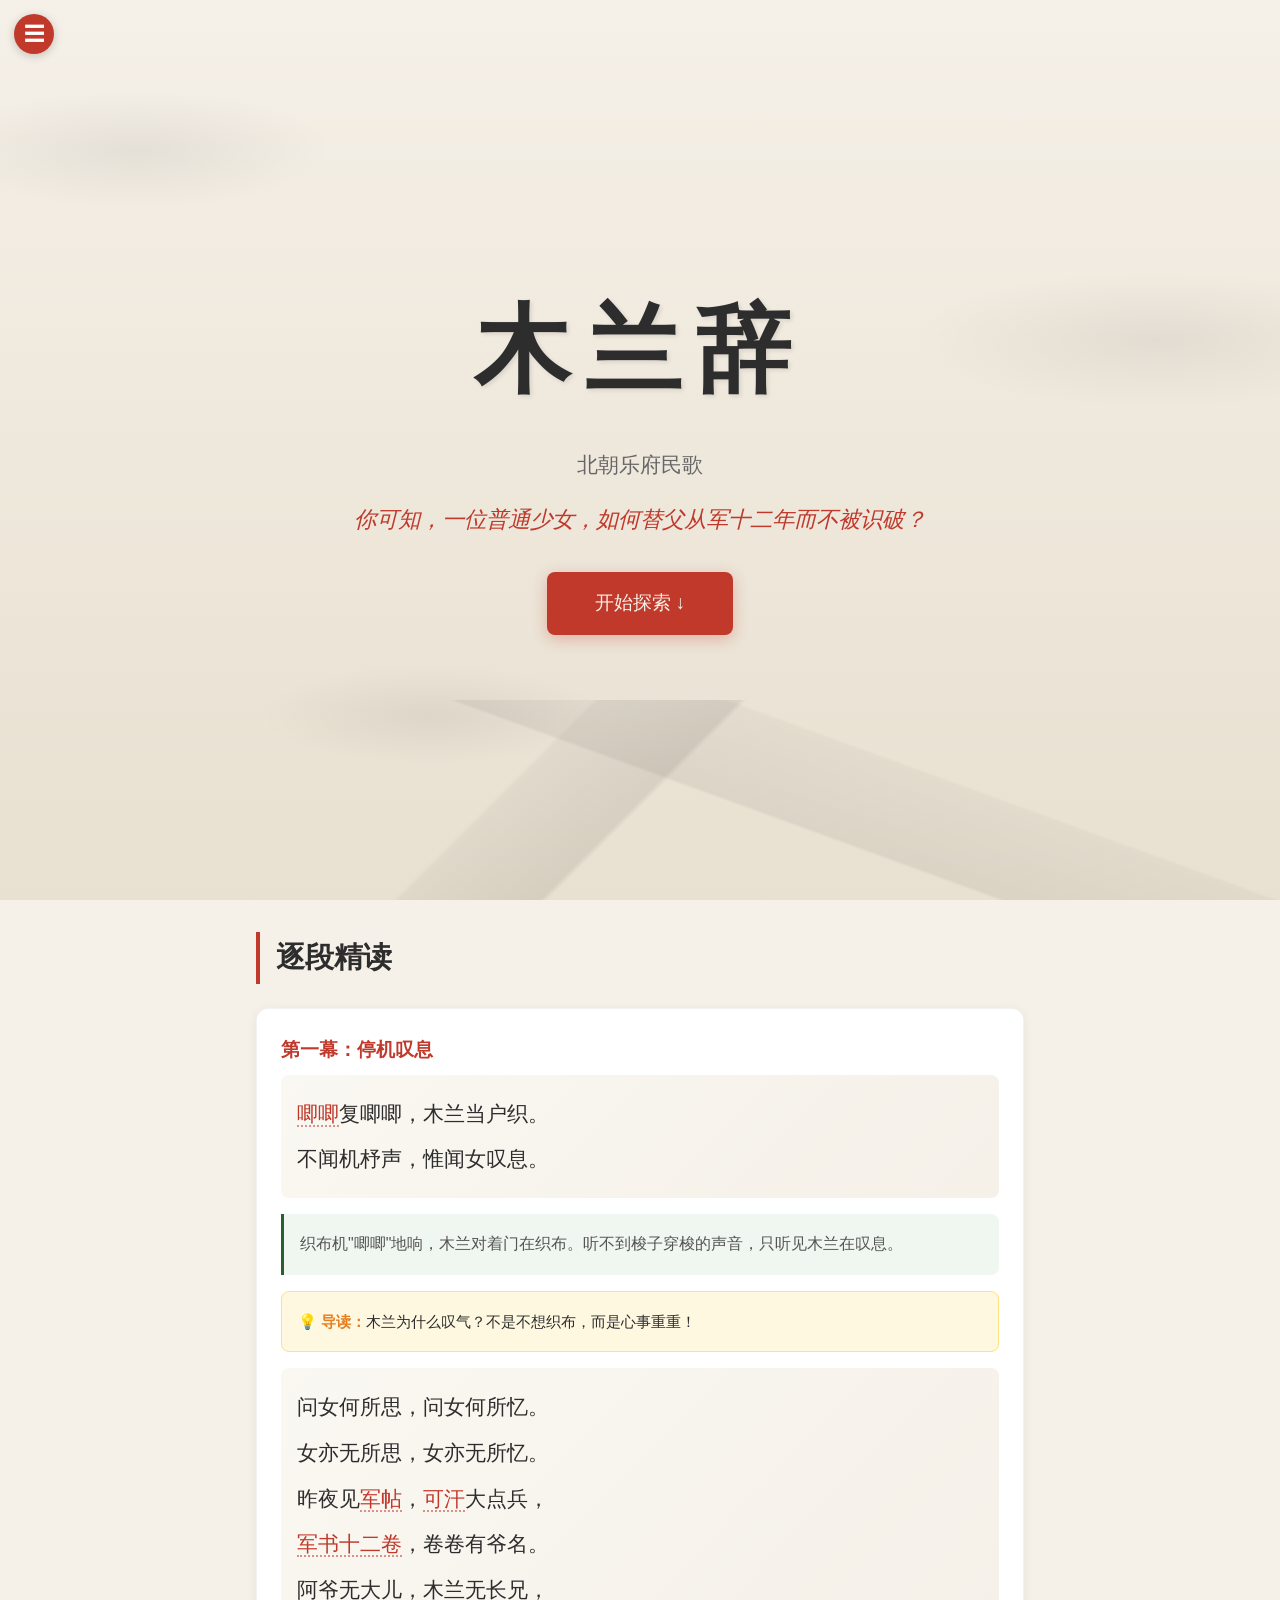
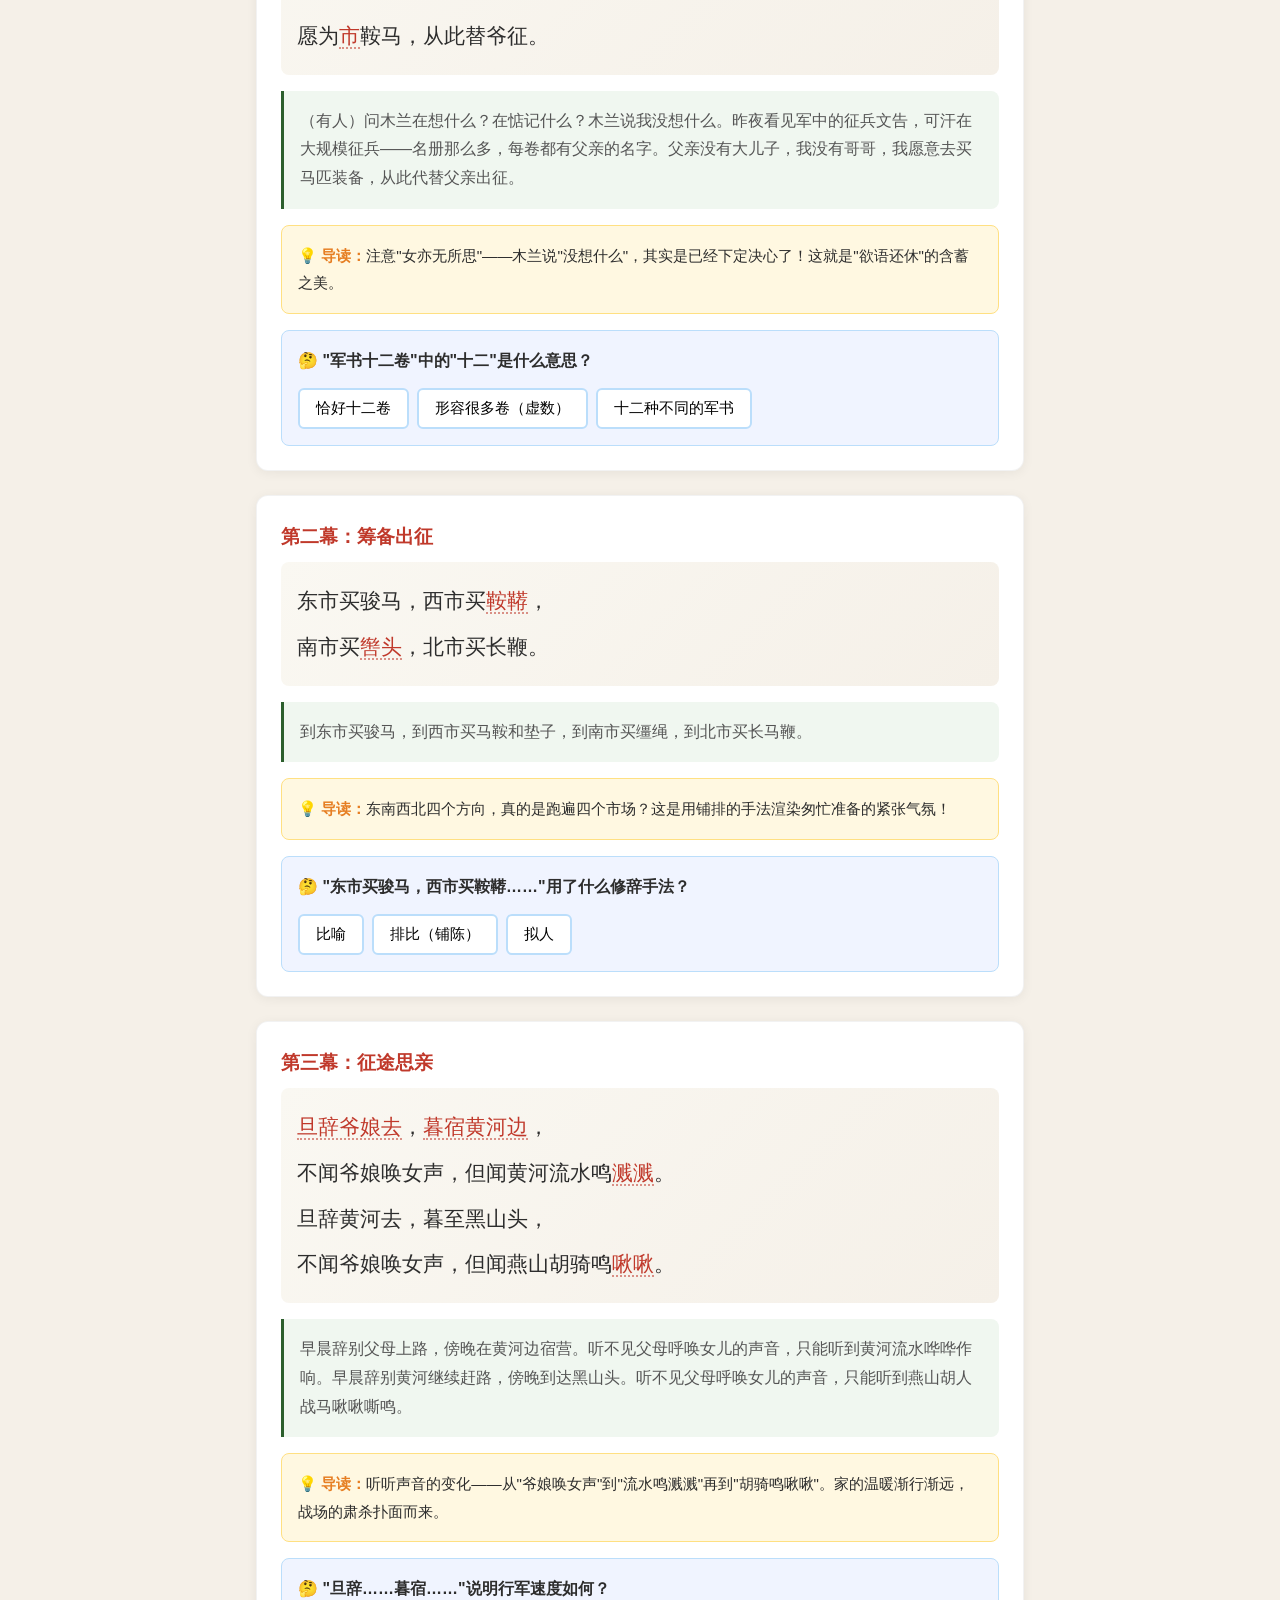
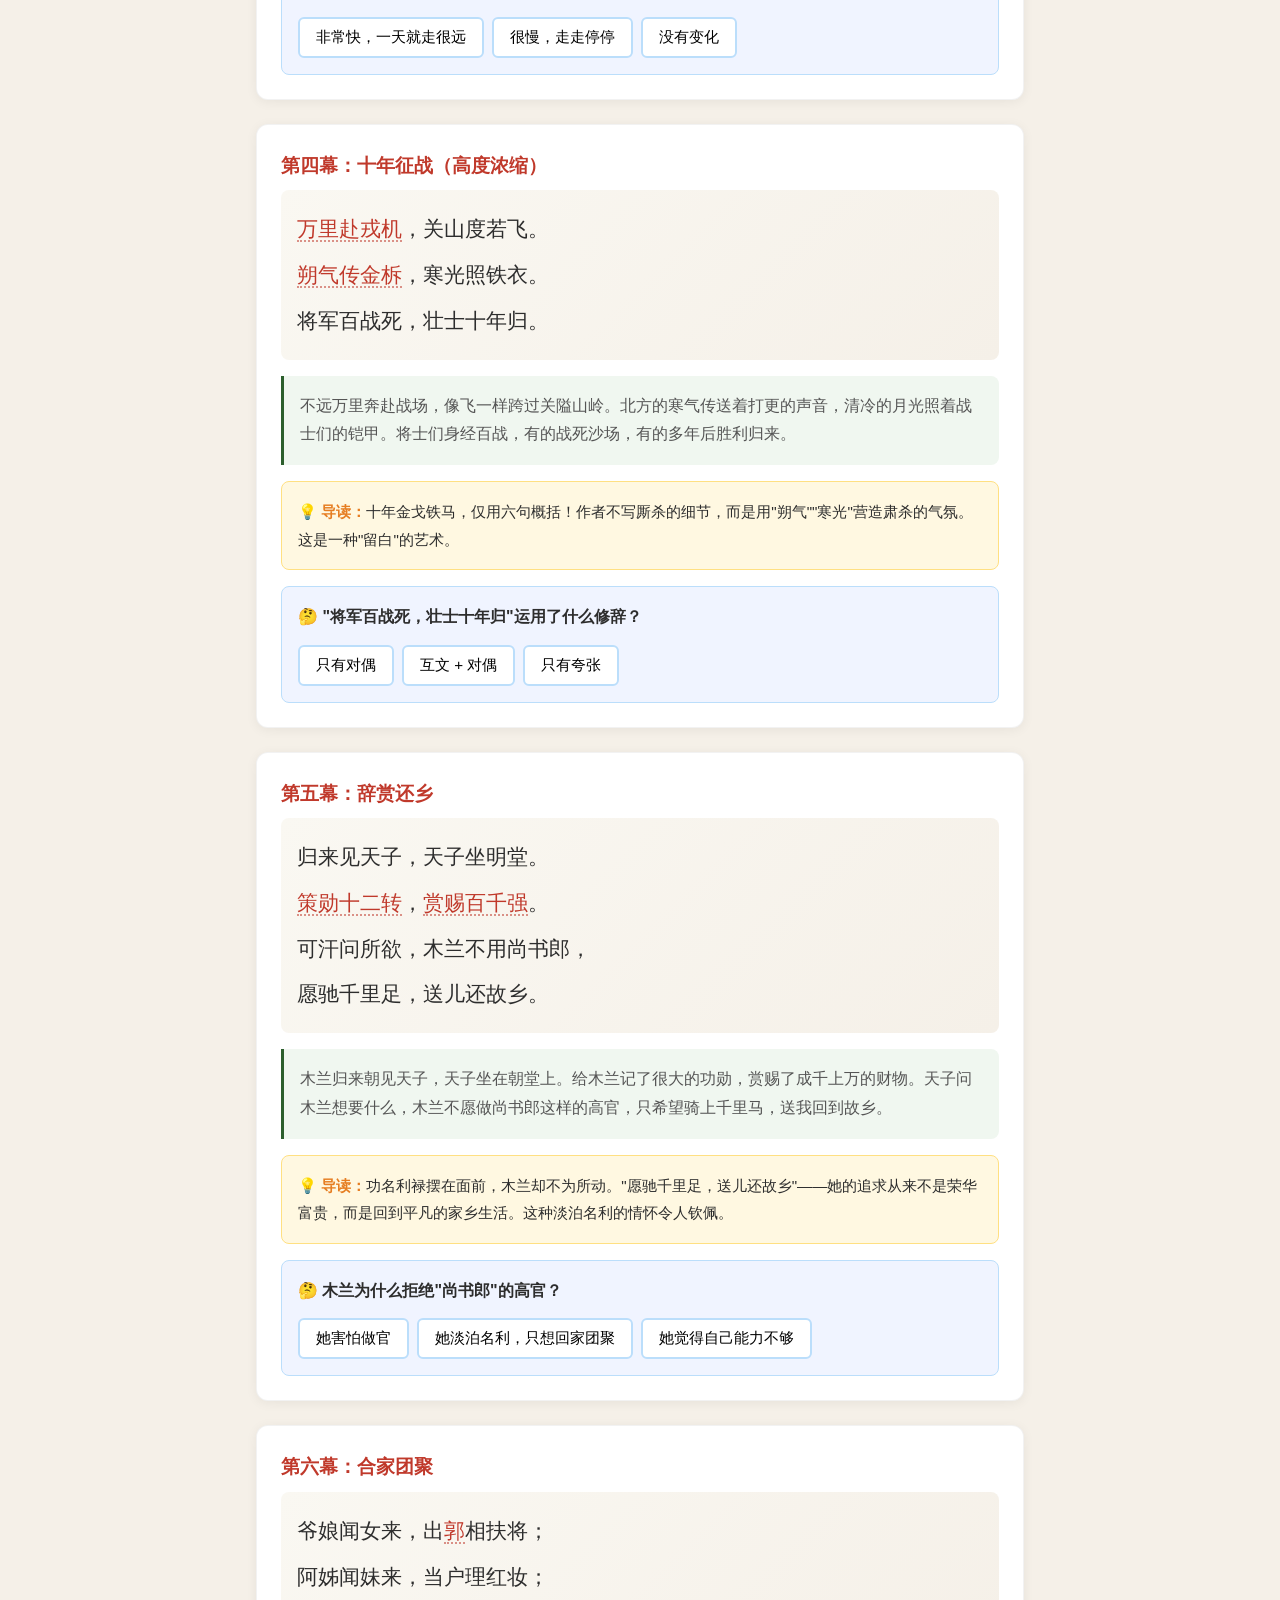
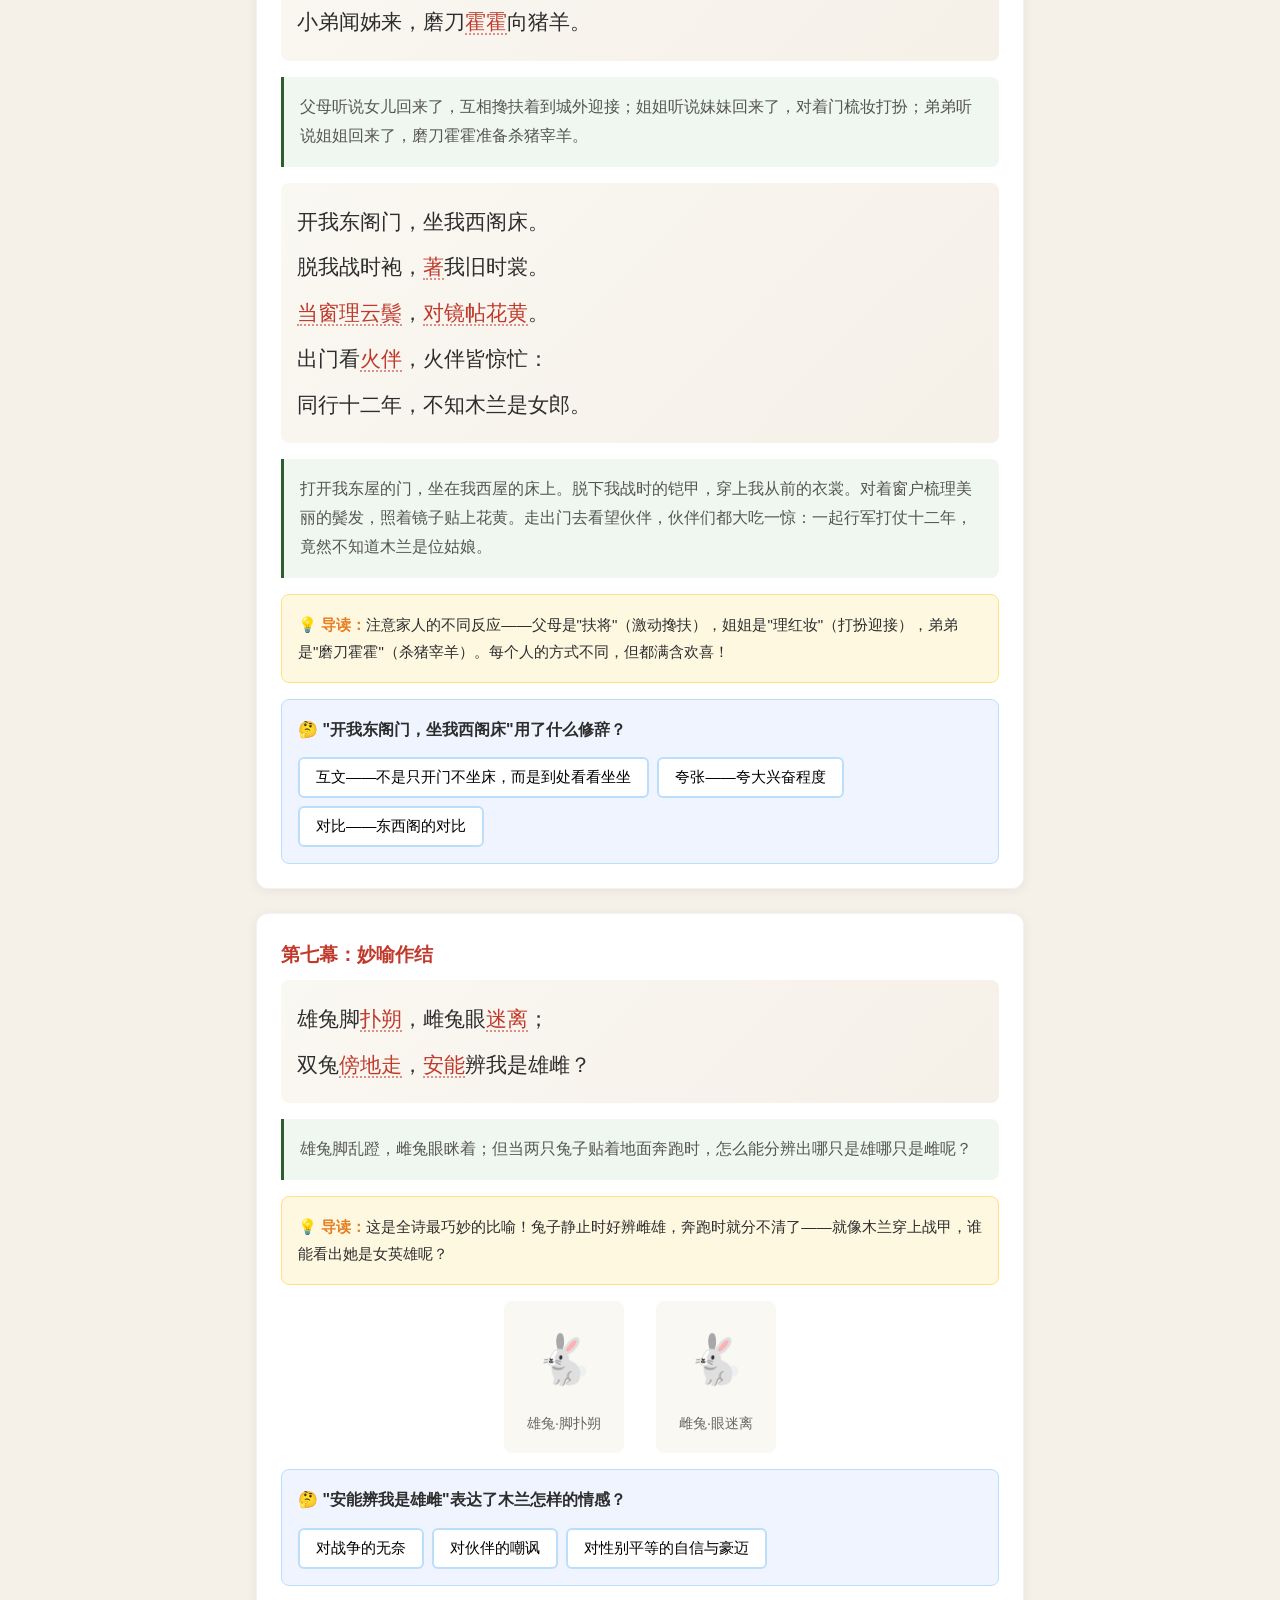
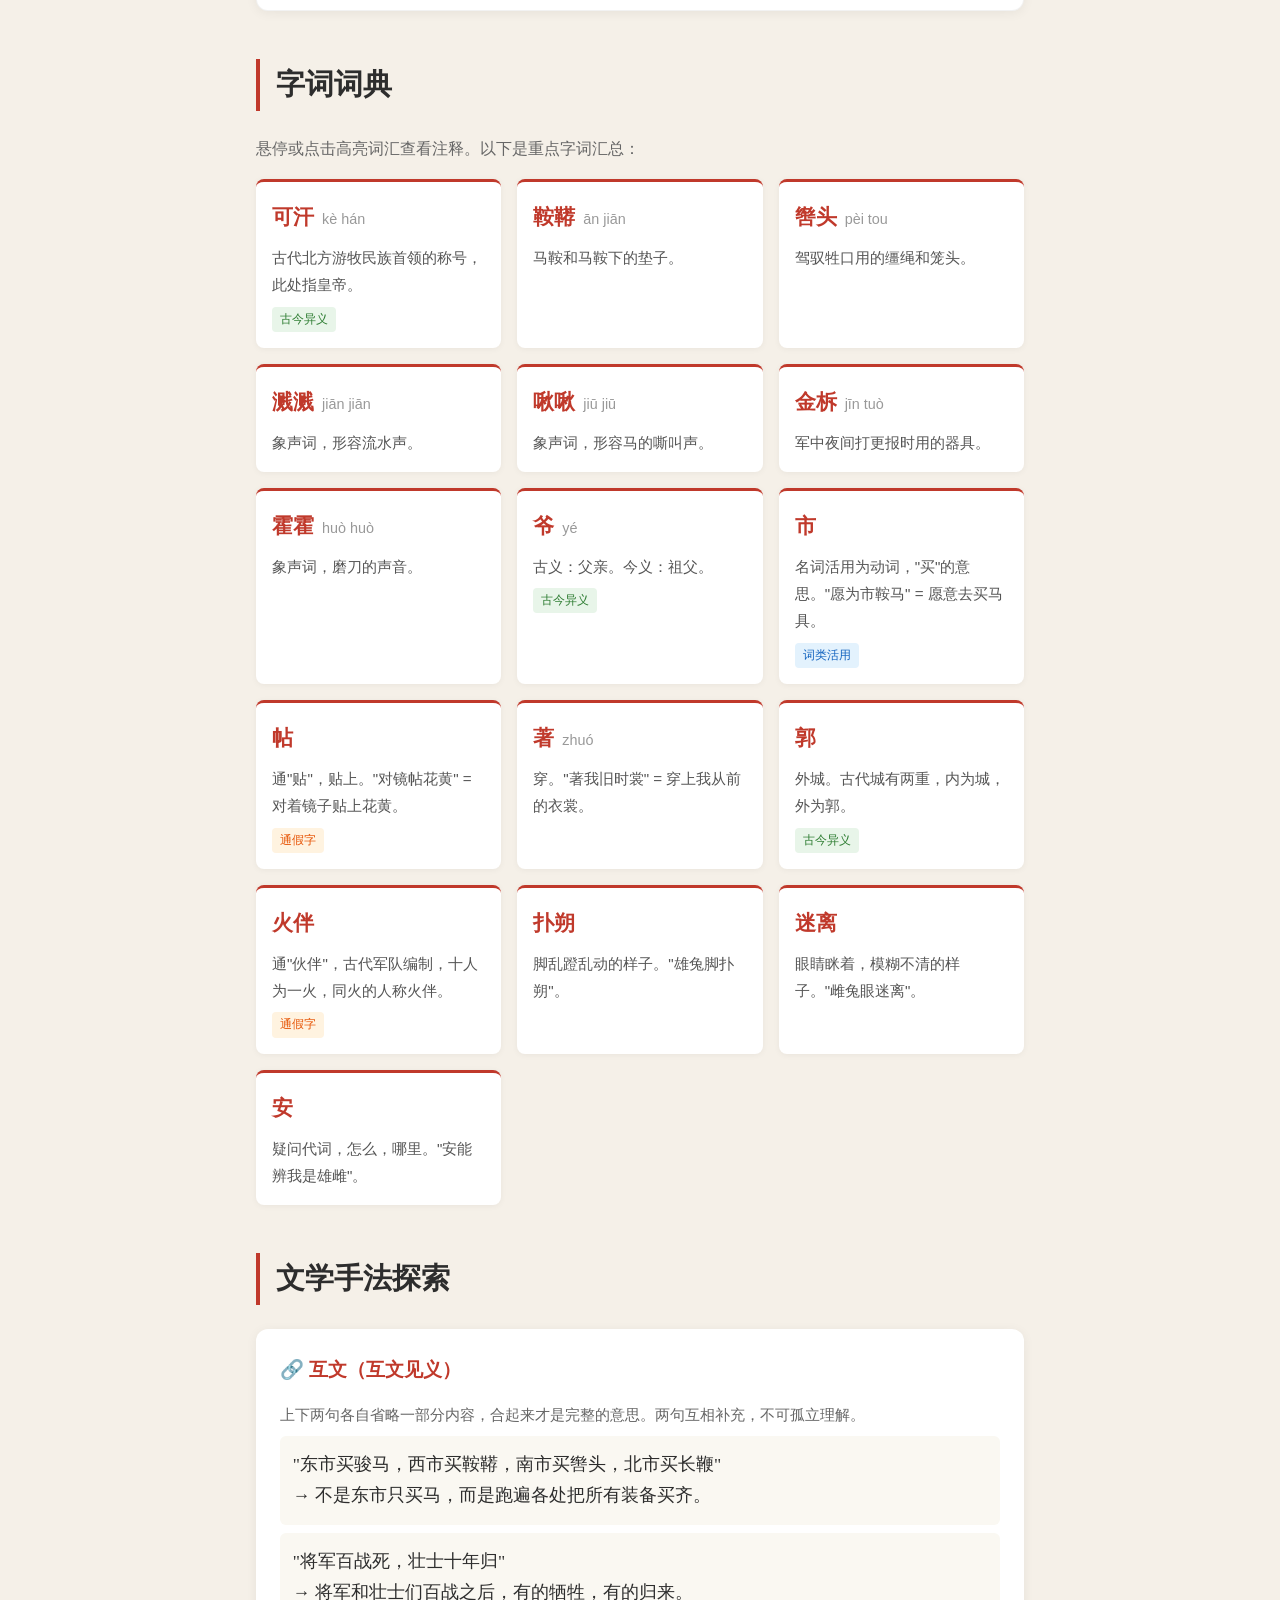
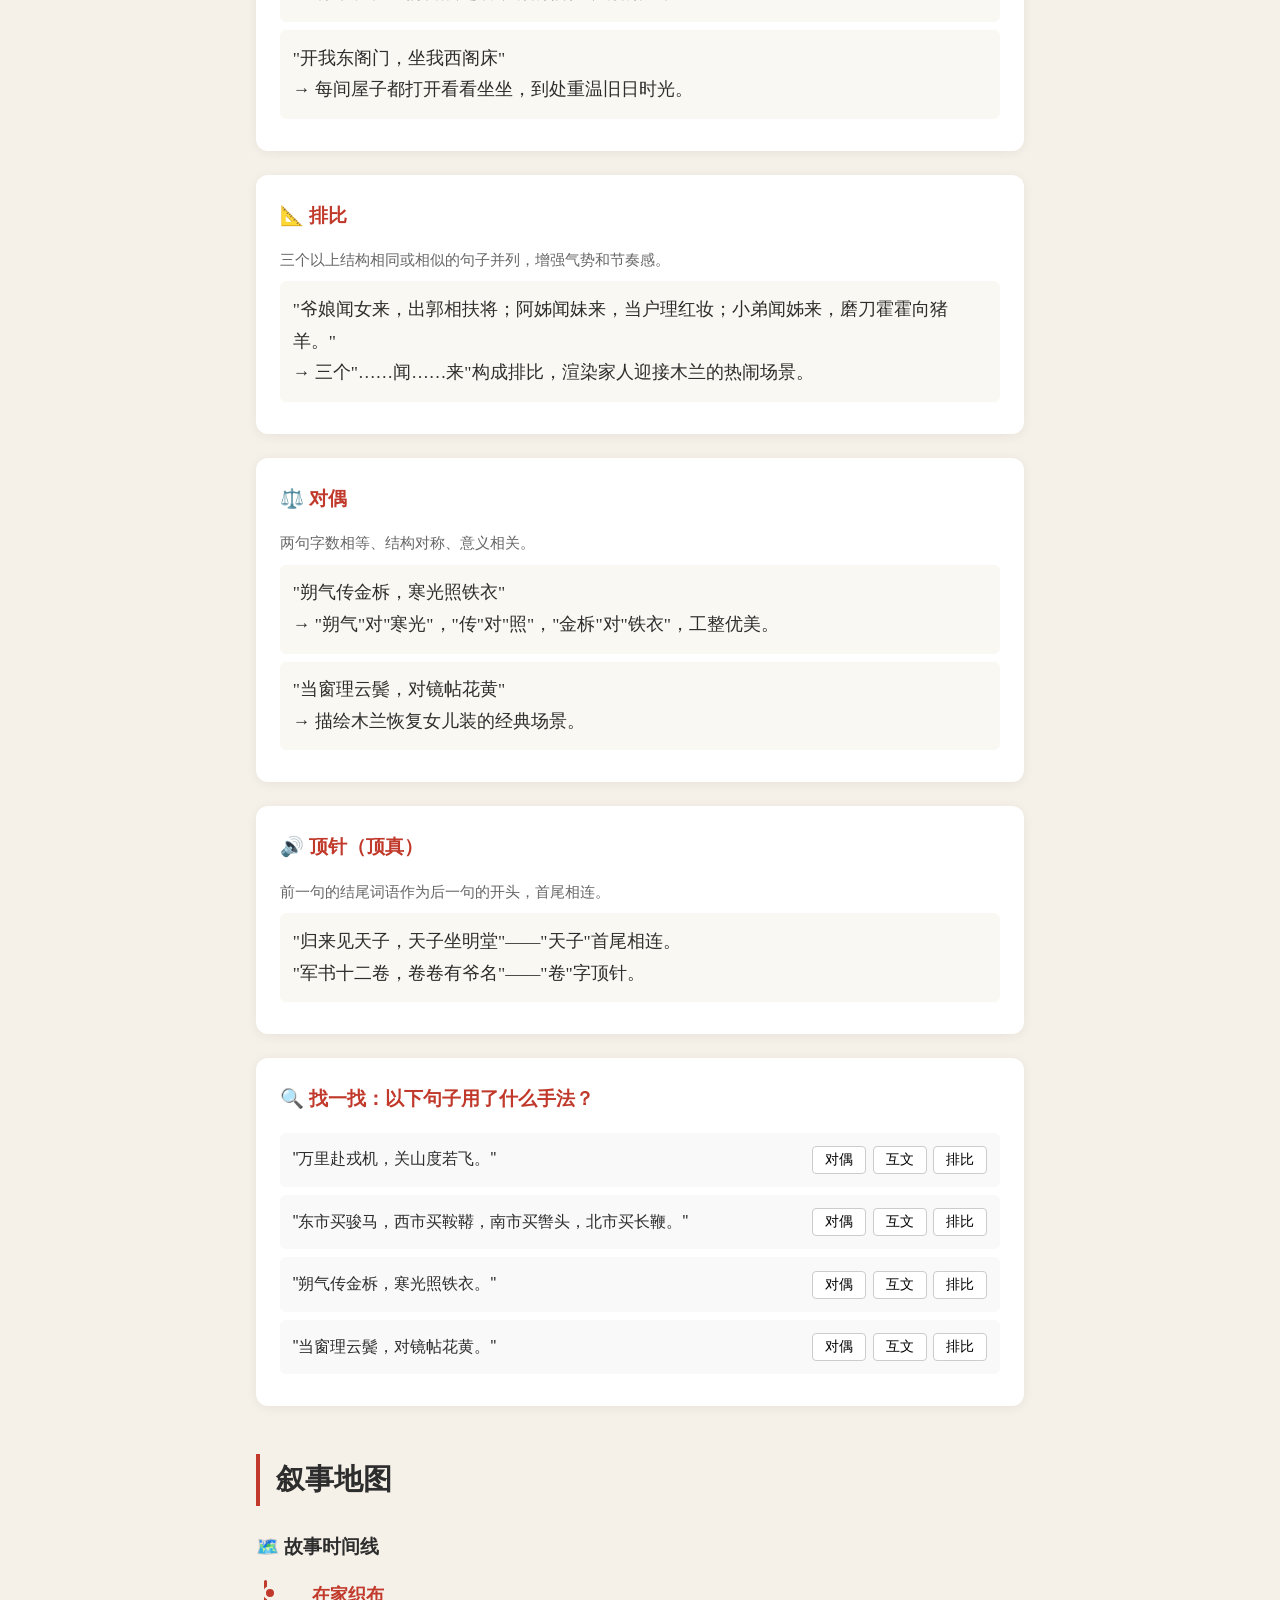
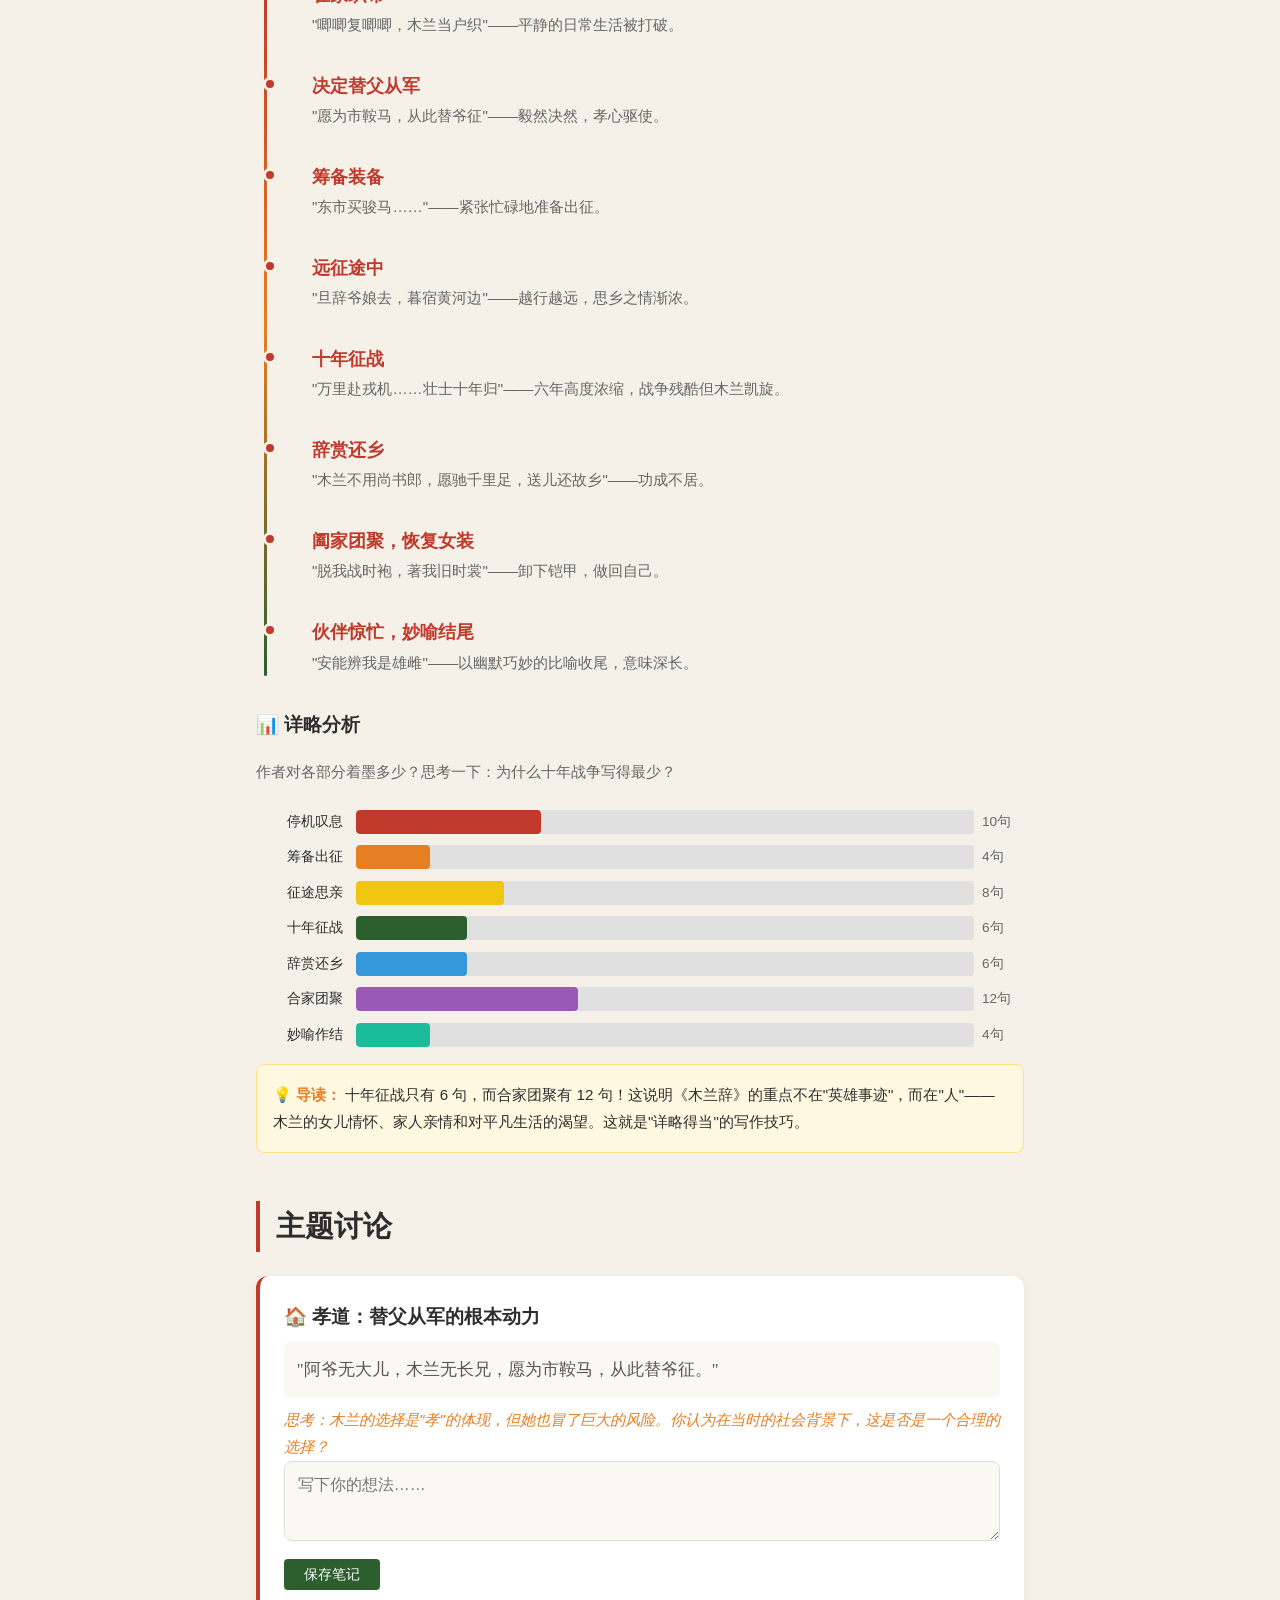
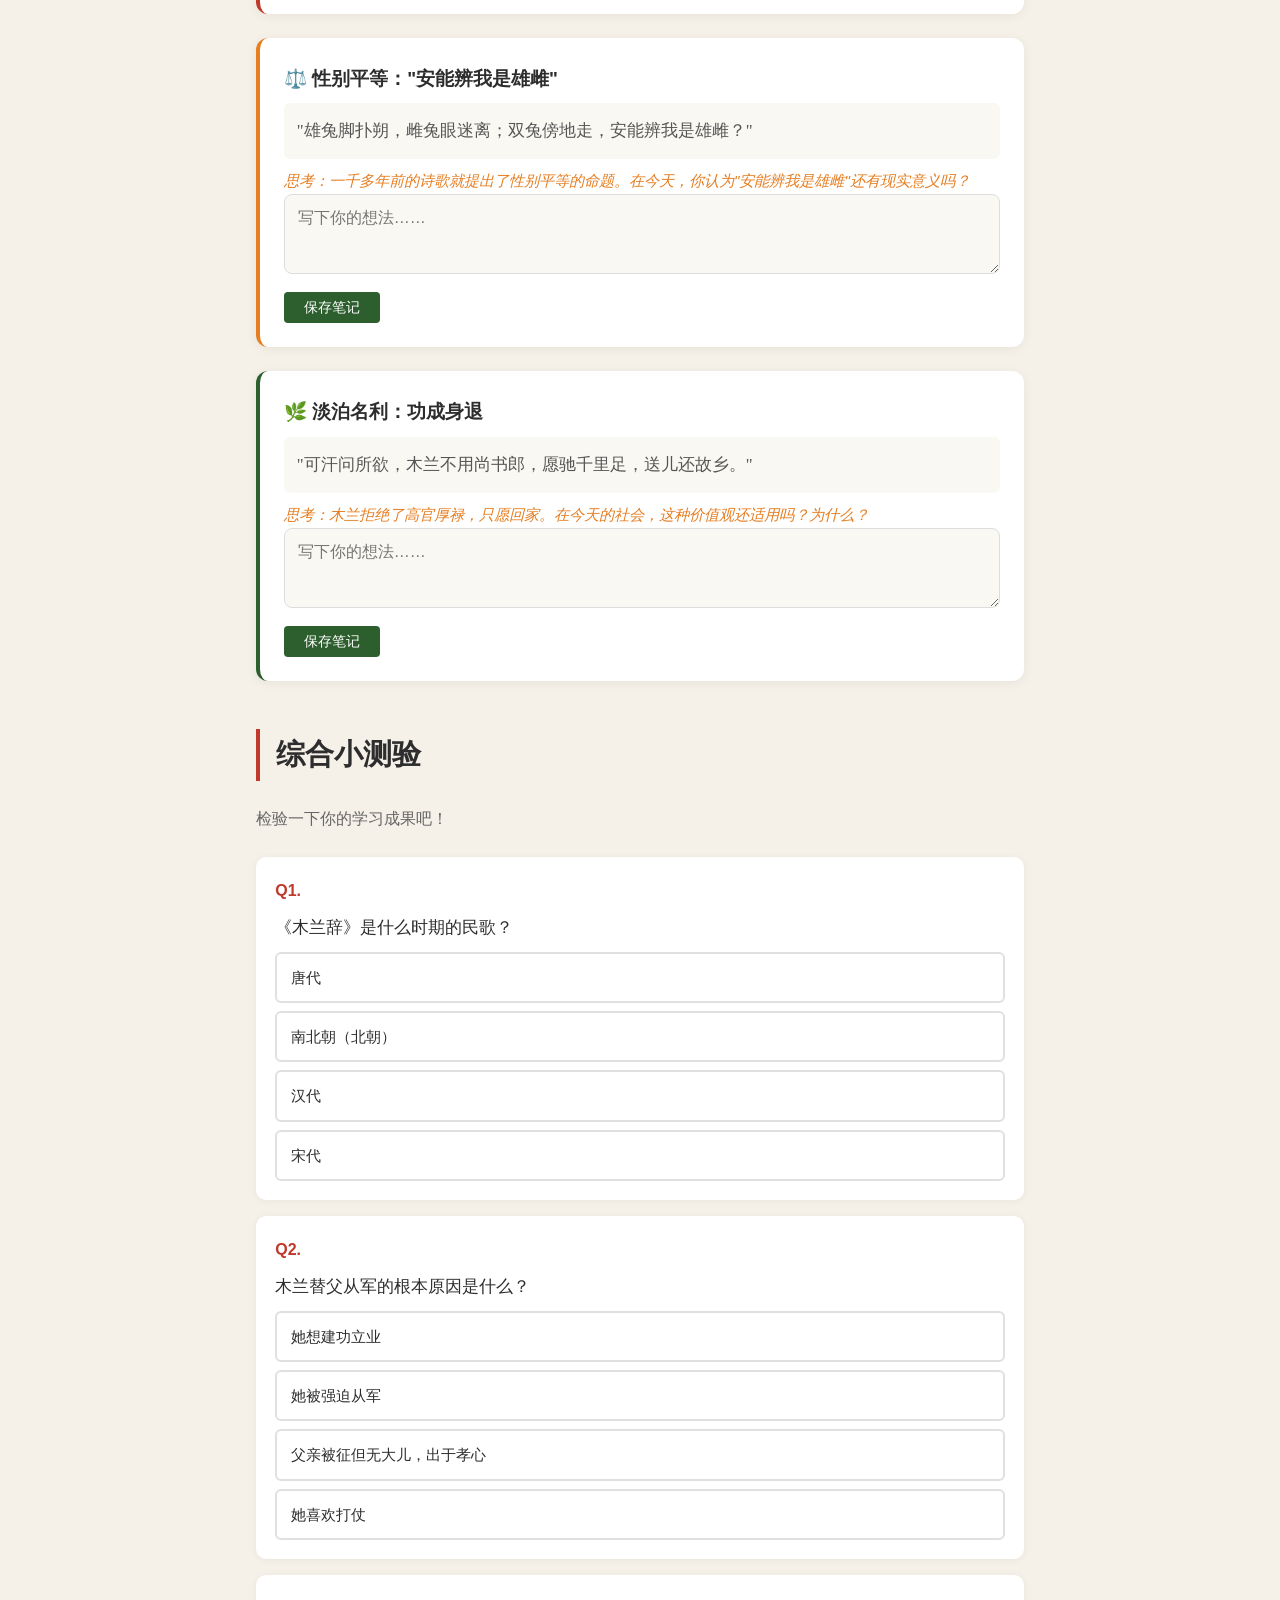
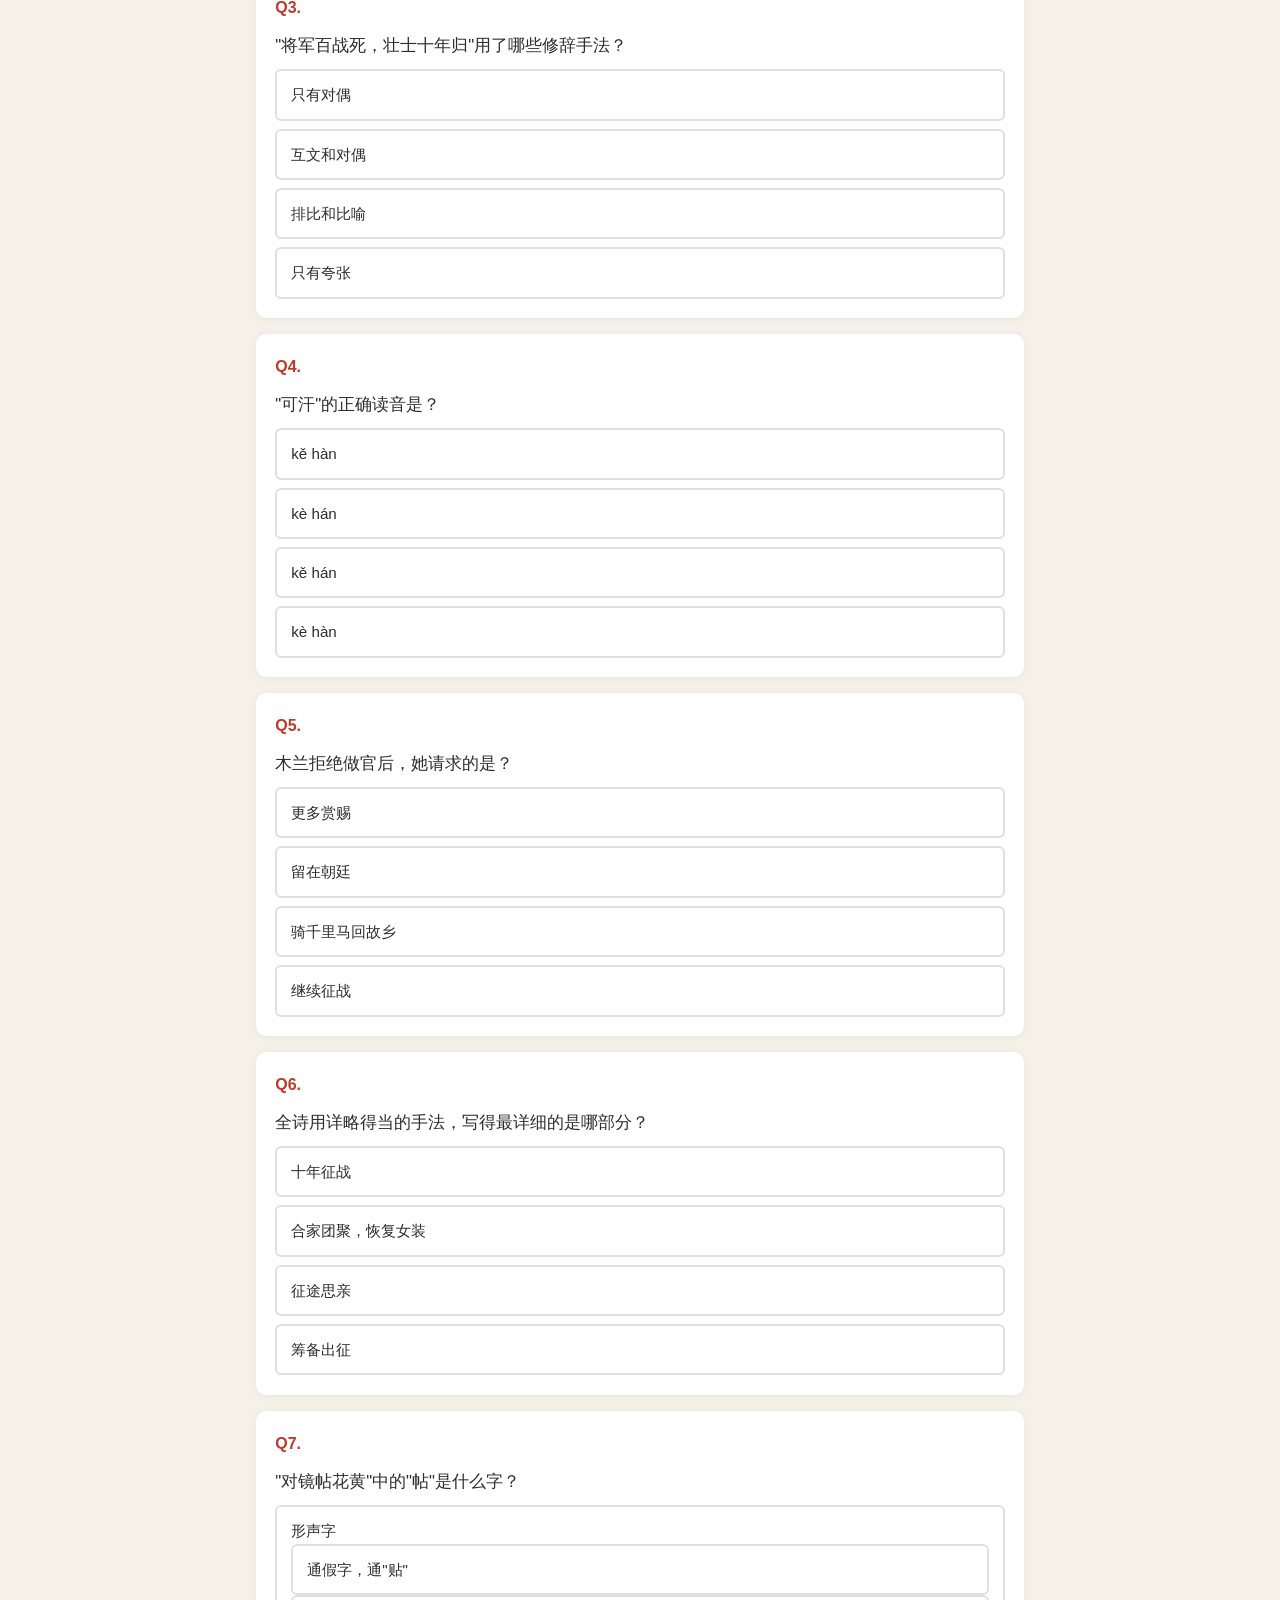
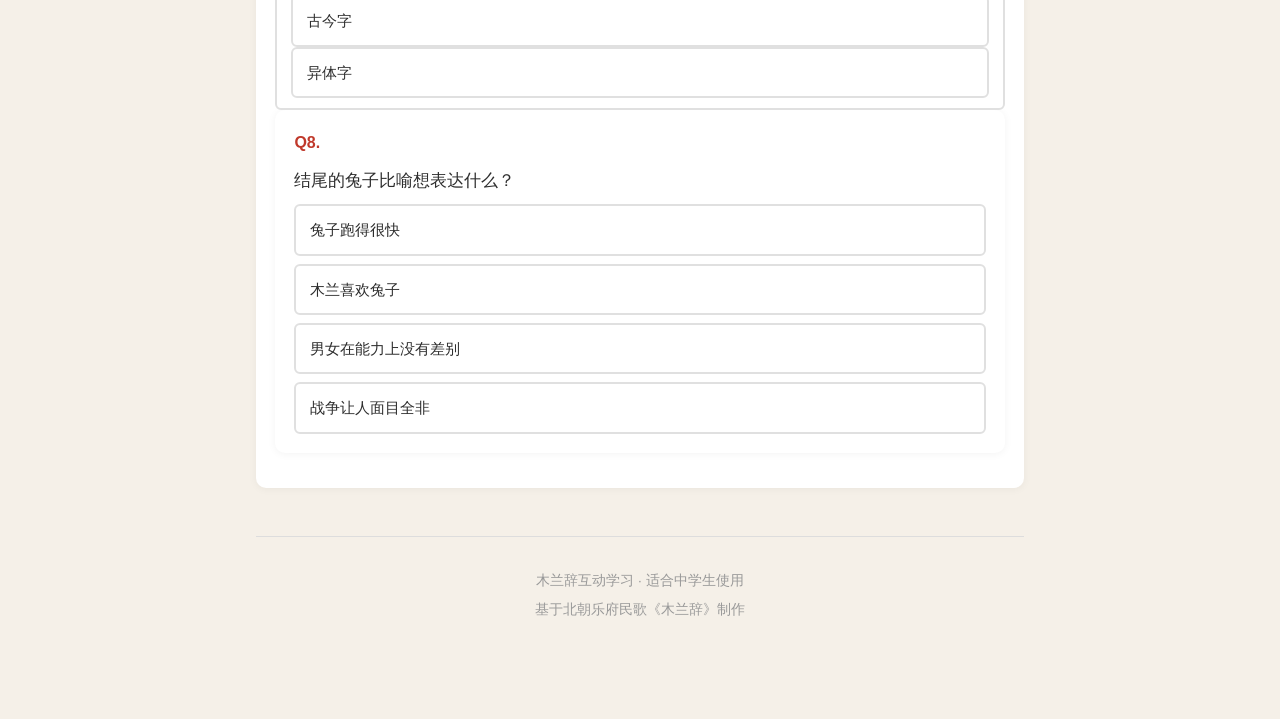
==== index.html @ 77244035 "Initial commit: add index.html Co-Authored-By: Claude Opus 4.7 <noreply@anthropic.com>" ====
<!DOCTYPE html>
<html lang="zh-CN">
<head>
<meta charset="UTF-8">
<meta name="viewport" content="width=device-width, initial-scale=1.0">
<title>木兰辞 — 互动学习</title>
<style>
/* ===== Reset & Base ===== */
*, *::before, *::after { margin: 0; padding: 0; box-sizing: border-box; }
html { scroll-behavior: smooth; scroll-padding-top: 60px; }
body {
  font-family: "PingFang SC", "Hiragino Sans GB", "Microsoft YaHei", "Noto Sans SC", sans-serif;
  background: #f5f0e8;
  color: #2d2d2d;
  line-height: 1.8;
  overflow-x: hidden;
}

/* ===== Scrollbar ===== */
::-webkit-scrollbar { width: 6px; }
::-webkit-scrollbar-thumb { background: #c0392b88; border-radius: 3px; }

/* ===== Top Progress Bar ===== */
#progress-bar {
  position: fixed; top: 0; left: 0; height: 4px; background: linear-gradient(90deg, #c0392b, #e67e22);
  z-index: 1000; transition: width 0.3s;
}

/* ===== Hero ===== */
#hero {
  min-height: 100vh; display: flex; flex-direction: column; align-items: center; justify-content: center;
  position: relative; overflow: hidden; background: linear-gradient(180deg, #f5f0e8 0%, #e8e0d0 100%);
}
/* Ink wash clouds */
.ink-cloud {
  position: absolute; border-radius: 50%;
  background: radial-gradient(ellipse, rgba(0,0,0,0.06) 0%, transparent 70%);
  animation: floatCloud 20s ease-in-out infinite;
}
.ink-cloud:nth-child(1) { width: 400px; height: 120px; top: 10%; left: -5%; animation-delay: 0s; }
.ink-cloud:nth-child(2) { width: 500px; height: 140px; top: 30%; right: -10%; animation-delay: -7s; }
.ink-cloud:nth-child(3) { width: 350px; height: 100px; bottom: 15%; left: 20%; animation-delay: -14s; }
@keyframes floatCloud {
  0%, 100% { transform: translateX(0) scale(1); opacity: 0.6; }
  50% { transform: translateX(40px) scale(1.05); opacity: 0.3; }
}
/* Mountain silhouette */
.ink-mountain {
  position: absolute; bottom: 0; width: 100%; height: 200px;
  background: linear-gradient(135deg, transparent 40%, rgba(0,0,0,0.04) 40.5%, rgba(0,0,0,0.08) 50%, transparent 50.5%),
              linear-gradient(200deg, transparent 30%, rgba(0,0,0,0.03) 30.5%, rgba(0,0,0,0.06) 45%, transparent 45.5%);
}

.hero-content { text-align: center; z-index: 1; padding: 2rem; }
.hero-content h1 {
  font-family: "STKaiti", "KaiTi", "Kaiti SC", "Noto Serif SC", serif;
  font-size: clamp(3rem, 8vw, 6rem);
  color: #2d2d2d;
  letter-spacing: 0.15em;
  margin-bottom: 0.5rem;
  text-shadow: 2px 2px 4px rgba(0,0,0,0.1);
}
.hero-content .subtitle {
  font-size: clamp(1rem, 2.5vw, 1.3rem);
  color: #666;
  margin-bottom: 1rem;
}
.hero-content .hook {
  font-size: clamp(1.1rem, 2.5vw, 1.4rem);
  color: #c0392b;
  font-style: italic;
  max-width: 600px;
  margin: 0 auto 2rem;
}
.btn-start {
  display: inline-block; padding: 14px 48px; font-size: 1.2rem;
  background: #c0392b; color: #f5f0e8; border: none; border-radius: 8px;
  cursor: pointer; text-decoration: none;
  transition: transform 0.2s, box-shadow 0.2s;
  box-shadow: 0 4px 15px rgba(192,57,43,0.3);
}
.btn-start:hover { transform: translateY(-2px); box-shadow: 0 6px 20px rgba(192,57,43,0.4); }

/* ===== Navigation Sidebar ===== */
#sidebar {
  position: fixed; left: 0; top: 0; width: 200px; height: 100vh;
  background: rgba(45,45,45,0.95); color: #f5f0e8;
  padding: 1.5rem 0; z-index: 999;
  transform: translateX(-100%); transition: transform 0.3s;
  overflow-y: auto;
}
#sidebar.open { transform: translateX(0); }
#sidebar h3 { padding: 0 1.2rem 1rem; font-size: 1.1rem; border-bottom: 1px solid #555; margin-bottom: 0.8rem; }
#sidebar a {
  display: block; padding: 0.6rem 1.2rem; color: #ccc; text-decoration: none;
  font-size: 0.95rem; transition: background 0.2s, color 0.2s;
  border-left: 3px solid transparent;
}
#sidebar a:hover, #sidebar a.active { background: rgba(255,255,255,0.08); color: #fff; border-left-color: #c0392b; }
#sidebar .badge-row { padding: 1rem 1.2rem; border-top: 1px solid #555; margin-top: 1rem; }
#sidebar .badge-row span { font-size: 1.5rem; margin-right: 4px; }
#sidebar .badge-row .badge { opacity: 0.3; transition: opacity 0.3s; display: inline-block; }
#sidebar .badge-row .badge.earned { opacity: 1; }

/* Toggle button */
#nav-toggle {
  position: fixed; top: 14px; left: 14px; z-index: 1001;
  width: 40px; height: 40px; border-radius: 50%; border: none;
  background: #c0392b; color: #fff; font-size: 1.3rem; cursor: pointer;
  box-shadow: 0 2px 10px rgba(0,0,0,0.2); transition: transform 0.2s;
}
#nav-toggle:hover { transform: scale(1.1); }

/* ===== Main Content ===== */
#main { padding: 2rem 1rem 4rem; max-width: 800px; margin: 0 auto; }
.section {
  margin-bottom: 3rem;
  opacity: 0; transform: translateY(30px);
  transition: opacity 0.6s, transform 0.6s;
}
.section.visible { opacity: 1; transform: translateY(0); }

.section-title {
  font-family: "STKaiti", "KaiTi", "Kaiti SC", serif;
  font-size: 1.8rem; color: #2d2d2d;
  border-left: 4px solid #c0392b; padding-left: 1rem; margin-bottom: 1.5rem;
}

/* ===== Poem Cards ===== */
.poem-card {
  background: #fff; border-radius: 12px; padding: 1.5rem; margin-bottom: 1.5rem;
  box-shadow: 0 2px 12px rgba(0,0,0,0.06);
  border: 1px solid rgba(0,0,0,0.05);
  transition: box-shadow 0.3s;
}
.poem-card:hover { box-shadow: 0 4px 20px rgba(0,0,0,0.1); }

.poem-original {
  font-family: "STKaiti", "KaiTi", "Kaiti SC", "Noto Serif SC", serif;
  font-size: 1.3rem; line-height: 2.2;
  color: #2d2d2d; padding: 1rem;
  background: linear-gradient(135deg, #faf8f2, #f5f0e8);
  border-radius: 8px; margin-bottom: 1rem;
  position: relative;
}
/* Highlighted terms */
.poem-original .hl {
  color: #c0392b; cursor: help; border-bottom: 2px dotted #c0392b88;
  position: relative; transition: background 0.2s;
}
.poem-original .hl:hover { background: rgba(192,57,43,0.08); }

.poem-translation {
  font-size: 1rem; color: #555; padding: 1rem;
  border-left: 3px solid #2c5f2d; margin-bottom: 1rem;
  background: #f0f7f0; border-radius: 0 8px 8px 0;
}

.tip-box {
  background: #fff8e1; border-radius: 8px; padding: 1rem; margin-bottom: 1rem;
  border: 1px solid #ffe082; font-size: 0.95rem;
}
.tip-box::before { content: "💡 导读："; font-weight: bold; color: #e67e22; }

/* ===== Quiz inline ===== */
.mini-quiz {
  background: #f0f4ff; border-radius: 8px; padding: 1rem; margin-top: 1rem;
  border: 1px solid #bbdefb;
}
.mini-quiz .question { font-weight: bold; margin-bottom: 0.8rem; font-size: 1rem; }
.mini-quiz .options { display: flex; flex-wrap: wrap; gap: 0.5rem; }
.mini-quiz .opt-btn {
  padding: 8px 16px; border: 2px solid #bbdefb; border-radius: 6px;
  background: #fff; cursor: pointer; transition: all 0.2s; font-size: 0.95rem;
}
.mini-quiz .opt-btn:hover { border-color: #42a5f5; background: #e3f2fd; }
.mini-quiz .opt-btn.correct { background: #c8e6c9; border-color: #4caf50; }
.mini-quiz .opt-btn.wrong { background: #ffcdd2; border-color: #ef5350; }
.mini-quiz .explanation {
  margin-top: 0.8rem; padding: 0.8rem; background: #fff; border-radius: 6px;
  display: none; font-size: 0.9rem; color: #555;
}
.mini-quiz .explanation.show { display: block; }

/* ===== Vocabulary Dictionary ===== */
.dict-grid {
  display: grid; grid-template-columns: repeat(auto-fill, minmax(240px, 1fr));
  gap: 1rem;
}
.dict-card {
  background: #fff; border-radius: 8px; padding: 1rem;
  box-shadow: 0 1px 6px rgba(0,0,0,0.05);
  border-top: 3px solid #c0392b;
  transition: transform 0.2s;
}
.dict-card:hover { transform: translateY(-2px); }
.dict-card .word { font-size: 1.3rem; font-weight: bold; color: #c0392b; }
.dict-card .pinyin { font-size: 0.9rem; color: #999; margin-left: 0.5rem; }
.dict-card .meaning { margin-top: 0.5rem; font-size: 0.95rem; color: #555; }
.dict-card .tag {
  display: inline-block; padding: 2px 8px; border-radius: 4px;
  font-size: 0.75rem; margin-top: 0.5rem;
}
.dict-card .tag.tongjia { background: #fff3e0; color: #e65100; }
.dict-card .tag.gujin { background: #e8f5e9; color: #2e7d32; }
.dict-card .tag.huoyong { background: #e3f2fd; color: #1565c0; }

/* ===== Literary Devices ===== */
.device-card {
  background: #fff; border-radius: 12px; padding: 1.5rem; margin-bottom: 1.5rem;
  box-shadow: 0 2px 12px rgba(0,0,0,0.06);
}
.device-card h3 { color: #c0392b; font-size: 1.2rem; margin-bottom: 0.8rem; }
.device-card .example {
  background: #faf8f2; padding: 0.8rem; border-radius: 6px; margin: 0.5rem 0;
  font-family: "STKaiti", "KaiTi", serif; font-size: 1.1rem;
}
.device-card .explain { font-size: 0.95rem; color: #666; margin-top: 0.5rem; }

/* Interactive: find the device */
.find-game { margin-top: 1rem; }
.find-game .sentence {
  padding: 0.8rem; margin: 0.5rem 0; background: #f9f9f9; border-radius: 6px;
  display: flex; justify-content: space-between; align-items: center; flex-wrap: wrap; gap: 0.5rem;
}
.find-game .sentence .device-options { display: flex; gap: 0.4rem; }
.find-game .device-btn {
  padding: 4px 12px; font-size: 0.85rem; border: 1px solid #ccc; border-radius: 4px;
  background: #fff; cursor: pointer; transition: all 0.2s;
}
.find-game .device-btn:hover { background: #e3f2fd; }
.find-game .device-btn.correct { background: #c8e6c9; border-color: #4caf50; }
.find-game .device-btn.wrong { background: #ffcdd2; border-color: #ef5350; }

/* ===== Timeline ===== */
.timeline { position: relative; padding-left: 2rem; }
.timeline::before {
  content: ''; position: absolute; left: 8px; top: 0; bottom: 0;
  width: 3px; background: linear-gradient(180deg, #c0392b, #e67e22, #2c5f2d);
  border-radius: 2px;
}
.timeline-item { position: relative; margin-bottom: 2rem; padding-left: 1.5rem; }
.timeline-item::before {
  content: ''; position: absolute; left: -1.55rem; top: 6px;
  width: 14px; height: 14px; border-radius: 50%;
  background: #c0392b; border: 3px solid #f5f0e8;
}
.timeline-item h4 { color: #c0392b; font-size: 1.1rem; }
.timeline-item .desc { color: #666; font-size: 0.95rem; }

/* Detail vs Brevity chart */
.chart-bar-container { margin-top: 1.5rem; }
.chart-row { display: flex; align-items: center; margin-bottom: 0.6rem; }
.chart-row .label { width: 100px; font-size: 0.9rem; text-align: right; padding-right: 0.8rem; }
.chart-row .bar-bg { flex: 1; height: 24px; background: #e0e0e0; border-radius: 4px; overflow: hidden; }
.chart-row .bar-fill { height: 100%; border-radius: 4px; transition: width 1s ease; }
.chart-row .count { width: 50px; font-size: 0.85rem; padding-left: 0.5rem; color: #666; }

/* ===== Themes ===== */
.theme-card {
  background: #fff; border-radius: 12px; padding: 1.5rem; margin-bottom: 1.5rem;
  box-shadow: 0 2px 12px rgba(0,0,0,0.06); border-left: 4px solid;
}
.theme-card.xiao { border-left-color: #c0392b; }
.theme-card.gender { border-left-color: #e67e22; }
.theme-card.humble { border-left-color: #2c5f2d; }
.theme-card h3 { margin-bottom: 0.5rem; }
.theme-card .evidence {
  font-family: "STKaiti", "KaiTi", serif; font-size: 1.05rem;
  color: #555; padding: 0.8rem; background: #faf8f2; border-radius: 6px; margin: 0.5rem 0;
}
.theme-card .prompt-q { color: #e67e22; font-size: 0.95rem; font-style: italic; }

/* Notes area */
.notes-area textarea {
  width: 100%; min-height: 80px; padding: 0.8rem; border: 1px solid #ddd;
  border-radius: 8px; font-size: 1rem; font-family: inherit; resize: vertical;
  background: #faf8f2; transition: border-color 0.2s;
}
.notes-area textarea:focus { outline: none; border-color: #c0392b; }
.notes-area .save-btn {
  margin-top: 0.5rem; padding: 6px 20px; background: #2c5f2d; color: #fff;
  border: none; border-radius: 4px; cursor: pointer; font-size: 0.9rem;
}
.notes-area .save-btn:hover { background: #3a7d3a; }
.notes-area .saved-msg { color: #2c5f2d; font-size: 0.85rem; margin-left: 0.5rem; opacity: 0; transition: opacity 0.3s; }
.notes-area .saved-msg.show { opacity: 1; }

/* ===== Final Quiz ===== */
.quiz-item {
  background: #fff; border-radius: 10px; padding: 1.2rem; margin-bottom: 1rem;
  box-shadow: 0 1px 8px rgba(0,0,0,0.05);
}
.quiz-item .q-num { color: #c0392b; font-weight: bold; }
.quiz-item .q-text { font-size: 1.05rem; margin: 0.5rem 0; }
.quiz-item .q-options { display: flex; flex-direction: column; gap: 0.5rem; margin-top: 0.5rem; }
.quiz-item .q-opt {
  padding: 10px 14px; border: 2px solid #e0e0e0; border-radius: 6px;
  cursor: pointer; transition: all 0.2s; font-size: 0.95rem; background: #fff;
}
.quiz-item .q-opt:hover { border-color: #42a5f5; background: #e3f2fd; }
.quiz-item .q-opt.correct { background: #c8e6c9; border-color: #4caf50; }
.quiz-item .q-opt.wrong { background: #ffcdd2; border-color: #ef5350; }
.quiz-item .q-opt.disabled { pointer-events: none; }
.quiz-item .q-explain {
  margin-top: 0.6rem; padding: 0.6rem; background: #f5f5f5; border-radius: 6px;
  font-size: 0.9rem; color: #555; display: none;
}
.quiz-item .q-explain.show { display: block; }

#quiz-result {
  text-align: center; padding: 2rem; background: #fff; border-radius: 12px;
  box-shadow: 0 2px 12px rgba(0,0,0,0.06); display: none;
}
#quiz-result .score { font-size: 3rem; font-weight: bold; color: #c0392b; }
#quiz-result .msg { font-size: 1.2rem; margin-top: 0.5rem; }

/* ===== Footer ===== */
footer {
  text-align: center; padding: 2rem 1rem; color: #999; font-size: 0.85rem;
  border-top: 1px solid #ddd;
}

/* ===== Tooltip ===== */
.tooltip-popup {
  position: fixed; z-index: 2000; background: #2d2d2d; color: #f5f0e8;
  padding: 12px 16px; border-radius: 8px; max-width: 300px;
  font-size: 0.9rem; line-height: 1.6;
  box-shadow: 0 4px 20px rgba(0,0,0,0.3);
  opacity: 0; transform: translateY(5px); pointer-events: none;
  transition: opacity 0.2s, transform 0.2s;
}
.tooltip-popup.show { opacity: 1; transform: translateY(0); pointer-events: auto; }
.tooltip-popup::after {
  content: ''; position: absolute; bottom: -6px; left: 50%; transform: translateX(-50%);
  border-left: 6px solid transparent; border-right: 6px solid transparent;
  border-top: 6px solid #2d2d2d;
}

/* ===== Rabbit animation ===== */
.rabbit-demo {
  display: flex; gap: 2rem; justify-content: center; align-items: flex-end;
  margin: 1rem 0;
}
.rabbit-box {
  text-align: center; padding: 1rem; background: #faf8f2; border-radius: 8px; min-width: 120px;
}
.rabbit-icon { font-size: 3rem; }
.rabbit-label { font-size: 0.9rem; margin-top: 0.5rem; color: #666; }
.rabbit-box.male .rabbit-icon { animation:扑朔 1s ease-in-out infinite; }
.rabbit-box.female .rabbit-icon { animation:迷离 1.5s ease-in-out infinite; }
@keyframes 扑朔 { 0%, 100% { transform: translateY(0); } 50% { transform: translateY(-8px) rotate(-5deg); } }
@keyframes 迷离 { 0%, 100% { transform: scaleY(1); } 50% { transform: scaleY(0.92); } }

/* ===== Responsive ===== */
@media (max-width: 768px) {
  #sidebar { width: 260px; }
  #main { padding: 1rem; }
  .hero-content h1 { font-size: 3rem; }
  .dict-grid { grid-template-columns: 1fr; }
  .chart-row .label { width: 70px; font-size: 0.8rem; }
  .find-game .sentence { flex-direction: column; align-items: flex-start; }
}

/* ===== Animations ===== */
@keyframes fadeInUp {
  from { opacity: 0; transform: translateY(20px); }
  to { opacity: 1; transform: translateY(0); }
}
.fade-in-up { animation: fadeInUp 0.5s ease forwards; }
</style>
</head>
<body>

<div id="progress-bar" style="width:0%"></div>

<button id="nav-toggle" aria-label="导航菜单">☰</button>

<nav id="sidebar">
  <h3>📖 导航</h3>
  <a href="#hero">首页</a>
  <a href="#sec-reading">逐段精读</a>
  <a href="#sec-dict">字词词典</a>
  <a href="#sec-devices">文学手法</a>
  <a href="#sec-timeline">叙事地图</a>
  <a href="#sec-themes">主题讨论</a>
  <a href="#sec-quiz">小测验</a>
  <div class="badge-row">
    <div style="font-size:0.85rem;color:#999;margin-bottom:0.5rem;">成就徽章</div>
    <span class="badge" id="badge-reading" title="精读完成">📖</span>
    <span class="badge" id="badge-device" title="修辞达人">🎭</span>
    <span class="badge" id="badge-quiz" title="测验通关">🏅</span>
  </div>
</nav>

<!-- Tooltip popup -->
<div class="tooltip-popup" id="tooltip"></div>

<!-- ===== HERO ===== -->
<section id="hero">
  <div class="ink-cloud"></div>
  <div class="ink-cloud"></div>
  <div class="ink-cloud"></div>
  <div class="ink-mountain"></div>
  <div class="hero-content">
    <h1>木兰辞</h1>
    <p class="subtitle">北朝乐府民歌</p>
    <p class="hook">你可知，一位普通少女，如何替父从军十二年而不被识破？</p>
    <a href="#sec-reading" class="btn-start">开始探索 ↓</a>
  </div>
</section>

<!-- ===== MAIN ===== -->
<div id="main">

  <!-- ====== Section 1: 逐段精读 ====== -->
  <div class="section" id="sec-reading">
    <h2 class="section-title">逐段精读</h2>

    <!-- Card 1: 停机叹息 -->
    <div class="poem-card">
      <h3 style="color:#c0392b;margin-bottom:0.5rem;">第一幕：停机叹息</h3>
      <div class="poem-original">
        <span class="hl" data-tip="织布机发出的声音，也作'唧唧'。形容织布声，这里暗示木兰心不在焉。">唧唧</span>复唧唧，木兰当户织。<br>
        不闻机杼声，惟闻女叹息。
      </div>
      <div class="poem-translation">
        织布机"唧唧"地响，木兰对着门在织布。听不到梭子穿梭的声音，只听见木兰在叹息。
      </div>
      <div class="tip-box">木兰为什么叹气？不是不想织布，而是心事重重！</div>

      <div class="poem-original">
        问女何所思，问女何所忆。<br>
        女亦无所思，女亦无所忆。<br>
        昨夜见<span class="hl" data-tip="军中的文告，征兵通知">军帖</span>，<span class="hl" data-tip="古代北方游牧民族首领的称号，这里指皇帝。读音：kè hán">可汗</span>大点兵，<br>
        <span class="hl" data-tip="虚数，形容很多卷，并非确指十二卷">军书十二卷</span>，卷卷有爷名。<br>
        阿爷无大儿，木兰无长兄，<br>
        愿为<span class="hl" data-tip="市：名词活用为动词，买">市</span>鞍马，从此替爷征。
      </div>
      <div class="poem-translation">
        （有人）问木兰在想什么？在惦记什么？木兰说我没想什么。昨夜看见军中的征兵文告，可汗在大规模征兵——名册那么多，每卷都有父亲的名字。父亲没有大儿子，我没有哥哥，我愿意去买马匹装备，从此代替父亲出征。
      </div>
      <div class="tip-box">注意"女亦无所思"——木兰说"没想什么"，其实是已经下定决心了！这就是"欲语还休"的含蓄之美。</div>
      <div class="mini-quiz" data-quiz="1">
        <div class="question">🤔 "军书十二卷"中的"十二"是什么意思？</div>
        <div class="options">
          <button class="opt-btn" data-correct="false">恰好十二卷</button>
          <button class="opt-btn" data-correct="true">形容很多卷（虚数）</button>
          <button class="opt-btn" data-correct="false">十二种不同的军书</button>
        </div>
        <div class="explanation">古汉语中，"十二"常作为虚数使用，表示数量很多，类似"三番五次"的"三"和"五"。</div>
      </div>
    </div>

    <!-- Card 2: 市鞍出征 -->
    <div class="poem-card">
      <h3 style="color:#c0392b;margin-bottom:0.5rem;">第二幕：筹备出征</h3>
      <div class="poem-original">
        东市买骏马，西市买<span class="hl" data-tip="马鞍和垫子。鞍：马鞍；鞯：马鞍下的垫子。读音：ān jiān">鞍鞯</span>，<br>
        南市买<span class="hl" data-tip="缰绳和笼头。读音：pèi tou">辔头</span>，北市买长鞭。
      </div>
      <div class="poem-translation">
        到东市买骏马，到西市买马鞍和垫子，到南市买缰绳，到北市买长马鞭。
      </div>
      <div class="tip-box">东南西北四个方向，真的是跑遍四个市场？这是用铺排的手法渲染匆忙准备的紧张气氛！</div>
      <div class="mini-quiz" data-quiz="2">
        <div class="question">🤔 "东市买骏马，西市买鞍鞯……"用了什么修辞手法？</div>
        <div class="options">
          <button class="opt-btn" data-correct="false">比喻</button>
          <button class="opt-btn" data-correct="true">排比（铺陈）</button>
          <button class="opt-btn" data-correct="false">拟人</button>
        </div>
        <div class="explanation">四句结构相同，方位词+市+买+物品，这是排比手法，也叫铺陈，营造出紧张忙碌的氛围。</div>
      </div>
    </div>

    <!-- Card 3: 征途思亲 -->
    <div class="poem-card">
      <h3 style="color:#c0392b;margin-bottom:0.5rem;">第三幕：征途思亲</h3>
      <div class="poem-original">
        <span class="hl" data-tip="旦：早晨。辞：告别">旦辞爷娘去</span>，<span class="hl" data-tip="暮：傍晚。宿：住宿">暮宿黄河边</span>，<br>
        不闻爷娘唤女声，但闻黄河流水鸣<span class="hl" data-tip="流水声。读音：jiān jiān">溅溅</span>。<br>
        旦辞黄河去，暮至黑山头，<br>
        不闻爷娘唤女声，但闻燕山胡骑鸣<span class="hl" data-tip="马嘶叫声。读音：jiū jiū">啾啾</span>。
      </div>
      <div class="poem-translation">
        早晨辞别父母上路，傍晚在黄河边宿营。听不见父母呼唤女儿的声音，只能听到黄河流水哗哗作响。早晨辞别黄河继续赶路，傍晚到达黑山头。听不见父母呼唤女儿的声音，只能听到燕山胡人战马啾啾嘶鸣。
      </div>
      <div class="tip-box">听听声音的变化——从"爷娘唤女声"到"流水鸣溅溅"再到"胡骑鸣啾啾"。家的温暖渐行渐远，战场的肃杀扑面而来。</div>
      <div class="mini-quiz" data-quiz="3">
        <div class="question">🤔 "旦辞……暮宿……"说明行军速度如何？</div>
        <div class="options">
          <button class="opt-btn" data-correct="true">非常快，一天就走很远</button>
          <button class="opt-btn" data-correct="false">很慢，走走停停</button>
          <button class="opt-btn" data-correct="false">没有变化</button>
        </div>
        <div class="explanation">"旦"是早晨，"暮"是傍晚，说明木兰一行行军速度极快，用夸张手法表现征途之急。</div>
      </div>
    </div>

    <!-- Card 4: 十年征战 -->
    <div class="poem-card">
      <h3 style="color:#c0392b;margin-bottom:0.5rem;">第四幕：十年征战（高度浓缩）</h3>
      <div class="poem-original">
        <span class="hl" data-tip="万里：虚数，形容极远。赴戎机：奔赴战场">万里赴戎机</span>，关山度若飞。<br>
        <span class="hl" data-tip="朔气：北方的寒气。金柝：军中打更用的器具">朔气传金柝</span>，寒光照铁衣。<br>
        将军百战死，壮士十年归。
      </div>
      <div class="poem-translation">
        不远万里奔赴战场，像飞一样跨过关隘山岭。北方的寒气传送着打更的声音，清冷的月光照着战士们的铠甲。将士们身经百战，有的战死沙场，有的多年后胜利归来。
      </div>
      <div class="tip-box">十年金戈铁马，仅用六句概括！作者不写厮杀的细节，而是用"朔气""寒光"营造肃杀的气氛。这是一种"留白"的艺术。</div>
      <div class="mini-quiz" data-quiz="4">
        <div class="question">🤔 "将军百战死，壮士十年归"运用了什么修辞？</div>
        <div class="options">
          <button class="opt-btn" data-correct="false">只有对偶</button>
          <button class="opt-btn" data-correct="true">互文 + 对偶</button>
          <button class="opt-btn" data-correct="false">只有夸张</button>
        </div>
        <div class="explanation">这句既是工整的对偶，又是互文——不是"将军都死了，士兵都回来了"，而是"将军和士兵们百战之后，有的牺牲，有的归来"。</div>
      </div>
    </div>

    <!-- Card 5: 辞赏还乡 -->
    <div class="poem-card">
      <h3 style="color:#c0392b;margin-bottom:0.5rem;">第五幕：辞赏还乡</h3>
      <div class="poem-original">
        归来见天子，天子坐明堂。<br>
        <span class="hl" data-tip="策勋：记功。转：军功每提升一等叫一转">策勋十二转</span>，<span class="hl" data-tip="强：有余，多">赏赐百千强</span>。<br>
        可汗问所欲，木兰不用尚书郎，<br>
        愿驰千里足，送儿还故乡。
      </div>
      <div class="poem-translation">
        木兰归来朝见天子，天子坐在朝堂上。给木兰记了很大的功勋，赏赐了成千上万的财物。天子问木兰想要什么，木兰不愿做尚书郎这样的高官，只希望骑上千里马，送我回到故乡。
      </div>
      <div class="tip-box">功名利禄摆在面前，木兰却不为所动。"愿驰千里足，送儿还故乡"——她的追求从来不是荣华富贵，而是回到平凡的家乡生活。这种淡泊名利的情怀令人钦佩。</div>
      <div class="mini-quiz" data-quiz="5">
        <div class="question">🤔 木兰为什么拒绝"尚书郎"的高官？</div>
        <div class="options">
          <button class="opt-btn" data-correct="false">她害怕做官</button>
          <button class="opt-btn" data-correct="true">她淡泊名利，只想回家团聚</button>
          <button class="opt-btn" data-correct="false">她觉得自己能力不够</button>
        </div>
        <div class="explanation">木兰替父从军不是为了功名利禄，而是出于对父亲的孝心。战争结束后，她只想回到家人身边，这体现了她淡泊名利的品格。</div>
      </div>
    </div>

    <!-- Card 6: 合家团聚 -->
    <div class="poem-card">
      <h3 style="color:#c0392b;margin-bottom:0.5rem;">第六幕：合家团聚</h3>
      <div class="poem-original">
        爷娘闻女来，出<span class="hl" data-tip="外城。古代城有两重，内为城，外为郭">郭</span>相扶将；<br>
        阿姊闻妹来，当户理红妆；<br>
        小弟闻姊来，磨刀<span class="hl" data-tip="磨刀声。形容磨刀的声音很快">霍霍</span>向猪羊。
      </div>
      <div class="poem-translation">
        父母听说女儿回来了，互相搀扶着到城外迎接；姐姐听说妹妹回来了，对着门梳妆打扮；弟弟听说姐姐回来了，磨刀霍霍准备杀猪宰羊。
      </div>

      <div class="poem-original">
        开我东阁门，坐我西阁床。<br>
        脱我战时袍，<span class="hl" data-tip="著：穿。读音：zhuó">著</span>我旧时裳。<br>
        <span class="hl" data-tip="当窗：对着窗户。理：梳理。云鬓：像云一样蓬松美丽的鬓发">当窗理云鬓</span>，<span class="hl" data-tip="对镜：对着镜子。帖：通'贴'，贴上。花黄：古代妇女的一种面部装饰">对镜帖花黄</span>。<br>
        出门看<span class="hl" data-tip="通'伙伴'，同伍的战友">火伴</span>，火伴皆惊忙：<br>
        同行十二年，不知木兰是女郎。
      </div>
      <div class="poem-translation">
        打开我东屋的门，坐在我西屋的床上。脱下我战时的铠甲，穿上我从前的衣裳。对着窗户梳理美丽的鬓发，照着镜子贴上花黄。走出门去看望伙伴，伙伴们都大吃一惊：一起行军打仗十二年，竟然不知道木兰是位姑娘。
      </div>
      <div class="tip-box">注意家人的不同反应——父母是"扶将"（激动搀扶），姐姐是"理红妆"（打扮迎接），弟弟是"磨刀霍霍"（杀猪宰羊）。每个人的方式不同，但都满含欢喜！</div>
      <div class="mini-quiz" data-quiz="6">
        <div class="question">🤔 "开我东阁门，坐我西阁床"用了什么修辞？</div>
        <div class="options">
          <button class="opt-btn" data-correct="true">互文——不是只开门不坐床，而是到处看看坐坐</button>
          <button class="opt-btn" data-correct="false">夸张——夸大兴奋程度</button>
          <button class="opt-btn" data-correct="false">对比——东西阁的对比</button>
        </div>
        <div class="explanation">这是互文手法，意思是木兰兴奋地打开每个房间的门，在每张床上坐坐，表达了她久别归家后的激动心情。</div>
      </div>
    </div>

    <!-- Card 7: 比喻作结 -->
    <div class="poem-card">
      <h3 style="color:#c0392b;margin-bottom:0.5rem;">第七幕：妙喻作结</h3>
      <div class="poem-original">
        雄兔脚<span class="hl" data-tip="扑朔：脚乱蹬乱动的样子">扑朔</span>，雌兔眼<span class="hl" data-tip="迷离：眼睛眯着，模糊不清">迷离</span>；<br>
        双兔<span class="hl" data-tip="傍地走：贴着地面跑。傍：贴近">傍地走</span>，<span class="hl" data-tip="安：怎么，哪里">安能</span>辨我是雄雌？
      </div>
      <div class="poem-translation">
        雄兔脚乱蹬，雌兔眼眯着；但当两只兔子贴着地面奔跑时，怎么能分辨出哪只是雄哪只是雌呢？
      </div>
      <div class="tip-box">这是全诗最巧妙的比喻！兔子静止时好辨雌雄，奔跑时就分不清了——就像木兰穿上战甲，谁能看出她是女英雄呢？</div>

      <!-- Rabbit demo -->
      <div class="rabbit-demo">
        <div class="rabbit-box male">
          <div class="rabbit-icon">🐇</div>
          <div class="rabbit-label">雄兔·脚扑朔</div>
        </div>
        <div class="rabbit-box female">
          <div class="rabbit-icon">🐇</div>
          <div class="rabbit-label">雌兔·眼迷离</div>
        </div>
      </div>

      <div class="mini-quiz" data-quiz="7">
        <div class="question">🤔 "安能辨我是雄雌"表达了木兰怎样的情感？</div>
        <div class="options">
          <button class="opt-btn" data-correct="false">对战争的无奈</button>
          <button class="opt-btn" data-correct="false">对伙伴的嘲讽</button>
          <button class="opt-btn" data-correct="true">对性别平等的自信与豪迈</button>
        </div>
        <div class="explanation">这个巧妙的比喻以幽默而自信的语气，表达了男女本无高下之分的核心思想，升华了全诗主题。</div>
      </div>
    </div>
  </div>

  <!-- ====== Section 2: 字词词典 ====== -->
  <div class="section" id="sec-dict">
    <h2 class="section-title">字词词典</h2>
    <p style="color:#666;margin-bottom:1rem;">悬停或点击高亮词汇查看注释。以下是重点字词汇总：</p>
    <div class="dict-grid">
      <div class="dict-card">
        <span class="word">可汗</span><span class="pinyin">kè hán</span>
        <div class="meaning">古代北方游牧民族首领的称号，此处指皇帝。</div>
        <span class="tag gujin">古今异义</span>
      </div>
      <div class="dict-card">
        <span class="word">鞍鞯</span><span class="pinyin">ān jiān</span>
        <div class="meaning">马鞍和马鞍下的垫子。</div>
      </div>
      <div class="dict-card">
        <span class="word">辔头</span><span class="pinyin">pèi tou</span>
        <div class="meaning">驾驭牲口用的缰绳和笼头。</div>
      </div>
      <div class="dict-card">
        <span class="word">溅溅</span><span class="pinyin">jiān jiān</span>
        <div class="meaning">象声词，形容流水声。</div>
      </div>
      <div class="dict-card">
        <span class="word">啾啾</span><span class="pinyin">jiū jiū</span>
        <div class="meaning">象声词，形容马的嘶叫声。</div>
      </div>
      <div class="dict-card">
        <span class="word">金柝</span><span class="pinyin">jīn tuò</span>
        <div class="meaning">军中夜间打更报时用的器具。</div>
      </div>
      <div class="dict-card">
        <span class="word">霍霍</span><span class="pinyin">huò huò</span>
        <div class="meaning">象声词，磨刀的声音。</div>
      </div>
      <div class="dict-card">
        <span class="word">爷</span><span class="pinyin">yé</span>
        <div class="meaning">古义：父亲。今义：祖父。</div>
        <span class="tag gujin">古今异义</span>
      </div>
      <div class="dict-card">
        <span class="word">市</span>
        <div class="meaning">名词活用为动词，"买"的意思。"愿为市鞍马" = 愿意去买马具。</div>
        <span class="tag huoyong">词类活用</span>
      </div>
      <div class="dict-card">
        <span class="word">帖</span>
        <div class="meaning">通"贴"，贴上。"对镜帖花黄" = 对着镜子贴上花黄。</div>
        <span class="tag tongjia">通假字</span>
      </div>
      <div class="dict-card">
        <span class="word">著</span><span class="pinyin">zhuó</span>
        <div class="meaning">穿。"著我旧时裳" = 穿上我从前的衣裳。</div>
      </div>
      <div class="dict-card">
        <span class="word">郭</span>
        <div class="meaning">外城。古代城有两重，内为城，外为郭。</div>
        <span class="tag gujin">古今异义</span>
      </div>
      <div class="dict-card">
        <span class="word">火伴</span>
        <div class="meaning">通"伙伴"，古代军队编制，十人为一火，同火的人称火伴。</div>
        <span class="tag tongjia">通假字</span>
      </div>
      <div class="dict-card">
        <span class="word">扑朔</span>
        <div class="meaning">脚乱蹬乱动的样子。"雄兔脚扑朔"。</div>
      </div>
      <div class="dict-card">
        <span class="word">迷离</span>
        <div class="meaning">眼睛眯着，模糊不清的样子。"雌兔眼迷离"。</div>
      </div>
      <div class="dict-card">
        <span class="word">安</span>
        <div class="meaning">疑问代词，怎么，哪里。"安能辨我是雄雌"。</div>
      </div>
    </div>
  </div>

  <!-- ====== Section 3: 文学手法 ====== -->
  <div class="section" id="sec-devices">
    <h2 class="section-title">文学手法探索</h2>

    <div class="device-card">
      <h3>🔗 互文（互文见义）</h3>
      <div class="explain">上下两句各自省略一部分内容，合起来才是完整的意思。两句互相补充，不可孤立理解。</div>
      <div class="example">
        "东市买骏马，西市买鞍鞯，南市买辔头，北市买长鞭"<br>
        → 不是东市只买马，而是跑遍各处把所有装备买齐。
      </div>
      <div class="example">
        "将军百战死，壮士十年归"<br>
        → 将军和壮士们百战之后，有的牺牲，有的归来。
      </div>
      <div class="example">
        "开我东阁门，坐我西阁床"<br>
        → 每间屋子都打开看看坐坐，到处重温旧日时光。
      </div>
    </div>

    <div class="device-card">
      <h3>📐 排比</h3>
      <div class="explain">三个以上结构相同或相似的句子并列，增强气势和节奏感。</div>
      <div class="example">
        "爷娘闻女来，出郭相扶将；阿姊闻妹来，当户理红妆；小弟闻姊来，磨刀霍霍向猪羊。"<br>
        → 三个"……闻……来"构成排比，渲染家人迎接木兰的热闹场景。
      </div>
    </div>

    <div class="device-card">
      <h3>⚖️ 对偶</h3>
      <div class="explain">两句字数相等、结构对称、意义相关。</div>
      <div class="example">
        "朔气传金柝，寒光照铁衣"<br>
        → "朔气"对"寒光"，"传"对"照"，"金柝"对"铁衣"，工整优美。
      </div>
      <div class="example">
        "当窗理云鬓，对镜帖花黄"<br>
        → 描绘木兰恢复女儿装的经典场景。
      </div>
    </div>

    <div class="device-card">
      <h3>🔊 顶针（顶真）</h3>
      <div class="explain">前一句的结尾词语作为后一句的开头，首尾相连。</div>
      <div class="example">
        "归来见天子，天子坐明堂"——"天子"首尾相连。<br>
        "军书十二卷，卷卷有爷名"——"卷"字顶针。
      </div>
    </div>

    <div class="device-card">
      <h3>🔍 找一找：以下句子用了什么手法？</h3>
      <div class="find-game" id="find-game">
        <div class="sentence" data-answer="互文">
          <span>"万里赴戎机，关山度若飞。"</span>
          <div class="device-options">
            <button class="device-btn" data-answer="对偶">对偶</button>
            <button class="device-btn" data-answer="互文">互文</button>
            <button class="device-btn" data-answer="排比">排比</button>
          </div>
        </div>
        <div class="sentence" data-answer="排比">
          <span>"东市买骏马，西市买鞍鞯，南市买辔头，北市买长鞭。"</span>
          <div class="device-options">
            <button class="device-btn" data-answer="对偶">对偶</button>
            <button class="device-btn" data-answer="互文">互文</button>
            <button class="device-btn" data-answer="排比">排比</button>
          </div>
        </div>
        <div class="sentence" data-answer="对偶">
          <span>"朔气传金柝，寒光照铁衣。"</span>
          <div class="device-options">
            <button class="device-btn" data-answer="对偶">对偶</button>
            <button class="device-btn" data-answer="互文">互文</button>
            <button class="device-btn" data-answer="排比">排比</button>
          </div>
        </div>
        <div class="sentence" data-answer="对偶">
          <span>"当窗理云鬓，对镜帖花黄。"</span>
          <div class="device-options">
            <button class="device-btn" data-answer="对偶">对偶</button>
            <button class="device-btn" data-answer="互文">互文</button>
            <button class="device-btn" data-answer="排比">排比</button>
          </div>
        </div>
      </div>
    </div>
  </div>

  <!-- ====== Section 4: 叙事地图 ====== -->
  <div class="section" id="sec-timeline">
    <h2 class="section-title">叙事地图</h2>

    <h3 style="margin-bottom:1rem;">🗺️ 故事时间线</h3>
    <div class="timeline">
      <div class="timeline-item">
        <h4>在家织布</h4>
        <div class="desc">"唧唧复唧唧，木兰当户织"——平静的日常生活被打破。</div>
      </div>
      <div class="timeline-item">
        <h4>决定替父从军</h4>
        <div class="desc">"愿为市鞍马，从此替爷征"——毅然决然，孝心驱使。</div>
      </div>
      <div class="timeline-item">
        <h4>筹备装备</h4>
        <div class="desc">"东市买骏马……"——紧张忙碌地准备出征。</div>
      </div>
      <div class="timeline-item">
        <h4>远征途中</h4>
        <div class="desc">"旦辞爷娘去，暮宿黄河边"——越行越远，思乡之情渐浓。</div>
      </div>
      <div class="timeline-item">
        <h4>十年征战</h4>
        <div class="desc">"万里赴戎机……壮士十年归"——六年高度浓缩，战争残酷但木兰凯旋。</div>
      </div>
      <div class="timeline-item">
        <h4>辞赏还乡</h4>
        <div class="desc">"木兰不用尚书郎，愿驰千里足，送儿还故乡"——功成不居。</div>
      </div>
      <div class="timeline-item">
        <h4>阖家团聚，恢复女装</h4>
        <div class="desc">"脱我战时袍，著我旧时裳"——卸下铠甲，做回自己。</div>
      </div>
      <div class="timeline-item">
        <h4>伙伴惊忙，妙喻结尾</h4>
        <div class="desc">"安能辨我是雄雌"——以幽默巧妙的比喻收尾，意味深长。</div>
      </div>
    </div>

    <h3 style="margin:2rem 0 1rem;">📊 详略分析</h3>
    <p style="color:#666;margin-bottom:1rem;font-size:0.95rem;">
      作者对各部分着墨多少？思考一下：为什么十年战争写得最少？
    </p>
    <div class="chart-bar-container">
      <div class="chart-row">
        <div class="label">停机叹息</div>
        <div class="bar-bg"><div class="bar-fill" style="width:30%;background:#c0392b"></div></div>
        <div class="count">10句</div>
      </div>
      <div class="chart-row">
        <div class="label">筹备出征</div>
        <div class="bar-bg"><div class="bar-fill" style="width:12%;background:#e67e22"></div></div>
        <div class="count">4句</div>
      </div>
      <div class="chart-row">
        <div class="label">征途思亲</div>
        <div class="bar-bg"><div class="bar-fill" style="width:24%;background:#f1c40f"></div></div>
        <div class="count">8句</div>
      </div>
      <div class="chart-row">
        <div class="label">十年征战</div>
        <div class="bar-bg"><div class="bar-fill" style="width:18%;background:#2c5f2d"></div></div>
        <div class="count">6句</div>
      </div>
      <div class="chart-row">
        <div class="label">辞赏还乡</div>
        <div class="bar-bg"><div class="bar-fill" style="width:18%;background:#3498db"></div></div>
        <div class="count">6句</div>
      </div>
      <div class="chart-row">
        <div class="label">合家团聚</div>
        <div class="bar-bg"><div class="bar-fill" style="width:36%;background:#9b59b6"></div></div>
        <div class="count">12句</div>
      </div>
      <div class="chart-row">
        <div class="label">妙喻作结</div>
        <div class="bar-bg"><div class="bar-fill" style="width:12%;background:#1abc9c"></div></div>
        <div class="count">4句</div>
      </div>
    </div>
    <div class="tip-box" style="margin-top:1rem;">
      十年征战只有 6 句，而合家团聚有 12 句！这说明《木兰辞》的重点不在"英雄事迹"，而在"人"——木兰的女儿情怀、家人亲情和对平凡生活的渴望。这就是"详略得当"的写作技巧。
    </div>
  </div>

  <!-- ====== Section 5: 主题讨论 ====== -->
  <div class="section" id="sec-themes">
    <h2 class="section-title">主题讨论</h2>

    <div class="theme-card xiao">
      <h3>🏠 孝道：替父从军的根本动力</h3>
      <div class="evidence">"阿爷无大儿，木兰无长兄，愿为市鞍马，从此替爷征。"</div>
      <p class="prompt-q">思考：木兰的选择是"孝"的体现，但她也冒了巨大的风险。你认为在当时的社会背景下，这是否是一个合理的选择？</p>
      <div class="notes-area">
        <textarea placeholder="写下你的想法……"></textarea>
        <button class="save-btn">保存笔记</button>
        <span class="saved-msg">已保存 ✓</span>
      </div>
    </div>

    <div class="theme-card gender">
      <h3>⚖️ 性别平等："安能辨我是雄雌"</h3>
      <div class="evidence">"雄兔脚扑朔，雌兔眼迷离；双兔傍地走，安能辨我是雄雌？"</div>
      <p class="prompt-q">思考：一千多年前的诗歌就提出了性别平等的命题。在今天，你认为"安能辨我是雄雌"还有现实意义吗？</p>
      <div class="notes-area">
        <textarea placeholder="写下你的想法……"></textarea>
        <button class="save-btn">保存笔记</button>
        <span class="saved-msg">已保存 ✓</span>
      </div>
    </div>

    <div class="theme-card humble">
      <h3>🌿 淡泊名利：功成身退</h3>
      <div class="evidence">"可汗问所欲，木兰不用尚书郎，愿驰千里足，送儿还故乡。"</div>
      <p class="prompt-q">思考：木兰拒绝了高官厚禄，只愿回家。在今天的社会，这种价值观还适用吗？为什么？</p>
      <div class="notes-area">
        <textarea placeholder="写下你的想法……"></textarea>
        <button class="save-btn">保存笔记</button>
        <span class="saved-msg">已保存 ✓</span>
      </div>
    </div>
  </div>

  <!-- ====== Section 6: 小测验 ====== -->
  <div class="section" id="sec-quiz">
    <h2 class="section-title">综合小测验</h2>
    <p style="color:#666;margin-bottom:1.5rem;">检验一下你的学习成果吧！</p>

    <div id="quiz-container">
      <div class="quiz-item" data-quiz-q="1">
        <span class="q-num">Q1.</span>
        <div class="q-text">《木兰辞》是什么时期的民歌？</div>
        <div class="q-options">
          <div class="q-opt" data-correct="false">唐代</div>
          <div class="q-opt" data-correct="true">南北朝（北朝）</div>
          <div class="q-opt" data-correct="false">汉代</div>
          <div class="q-opt" data-correct="false">宋代</div>
        </div>
        <div class="q-explain">《木兰辞》是南北朝时期北朝的乐府民歌，与《孔雀东南飞》并称"乐府双璧"。</div>
      </div>

      <div class="quiz-item" data-quiz-q="2">
        <span class="q-num">Q2.</span>
        <div class="q-text">木兰替父从军的根本原因是什么？</div>
        <div class="q-options">
          <div class="q-opt" data-correct="false">她想建功立业</div>
          <div class="q-opt" data-correct="false">她被强迫从军</div>
          <div class="q-opt" data-correct="true">父亲被征但无大儿，出于孝心</div>
          <div class="q-opt" data-correct="false">她喜欢打仗</div>
        </div>
        <div class="q-explain">"阿爷无大儿，木兰无长兄，愿为市鞍马，从此替爷征。"木兰是出于对父亲的孝心，主动代替父亲出征。</div>
      </div>

      <div class="quiz-item" data-quiz-q="3">
        <span class="q-num">Q3.</span>
        <div class="q-text">"将军百战死，壮士十年归"用了哪些修辞手法？</div>
        <div class="q-options">
          <div class="q-opt" data-correct="false">只有对偶</div>
          <div class="q-opt" data-correct="true">互文和对偶</div>
          <div class="q-opt" data-correct="false">排比和比喻</div>
          <div class="q-opt" data-correct="false">只有夸张</div>
        </div>
        <div class="q-explain">这句既是工整的对偶（两句字数、结构对称），又是互文（将军和壮士们百战之后，有的牺牲有的归来）。</div>
      </div>

      <div class="quiz-item" data-quiz-q="4">
        <span class="q-num">Q4.</span>
        <div class="q-text">"可汗"的正确读音是？</div>
        <div class="q-options">
          <div class="q-opt" data-correct="false">kě hàn</div>
          <div class="q-opt" data-correct="true">kè hán</div>
          <div class="q-opt" data-correct="false">kě hán</div>
          <div class="q-opt" data-correct="false">kè hàn</div>
        </div>
        <div class="q-explain">"可汗"读作 kè hán，是古代北方游牧民族对首领的称呼。</div>
      </div>

      <div class="quiz-item" data-quiz-q="5">
        <span class="q-num">Q5.</span>
        <div class="q-text">木兰拒绝做官后，她请求的是？</div>
        <div class="q-options">
          <div class="q-opt" data-correct="false">更多赏赐</div>
          <div class="q-opt" data-correct="false">留在朝廷</div>
          <div class="q-opt" data-correct="true">骑千里马回故乡</div>
          <div class="q-opt" data-correct="false">继续征战</div>
        </div>
        <div class="q-explain">"愿驰千里足，送儿还故乡。"木兰不慕荣华富贵，只想回到家人身边。</div>
      </div>

      <div class="quiz-item" data-quiz-q="6">
        <span class="q-num">Q6.</span>
        <div class="q-text">全诗用详略得当的手法，写得最详细的是哪部分？</div>
        <div class="q-options">
          <div class="q-opt" data-correct="false">十年征战</div>
          <div class="q-opt" data-correct="true">合家团聚，恢复女装</div>
          <div class="q-opt" data-correct="false">征途思亲</div>
          <div class="q-opt" data-correct="false">筹备出征</div>
        </div>
        <div class="q-explain">合家团聚和恢复女装部分用了12句，是全诗最详细的部分，体现了诗歌关注"人"而非战争的主旨。</div>
      </div>

      <div class="quiz-item" data-quiz-q="7">
        <span class="q-num">Q7.</span>
        <div class="q-text">"对镜帖花黄"中的"帖"是什么字？</div>
        <div class="q-options">
          <div class="q-opt" data-correct="false">形声字</button>
          <div class="q-opt" data-correct="true">通假字，通"贴"</div>
          <div class="q-opt" data-correct="false">古今字</div>
          <div class="q-opt" data-correct="false">异体字</div>
        </div>
        <div class="q-explain">"帖"在这里是通假字，通"贴"，意思是贴上。"花黄"是古代妇女的一种面部装饰。</div>
      </div>

      <div class="quiz-item" data-quiz-q="8">
        <span class="q-num">Q8.</span>
        <div class="q-text">结尾的兔子比喻想表达什么？</div>
        <div class="q-options">
          <div class="q-opt" data-correct="false">兔子跑得很快</div>
          <div class="q-opt" data-correct="false">木兰喜欢兔子</div>
          <div class="q-opt" data-correct="true">男女在能力上没有差别</div>
          <div class="q-opt" data-correct="false">战争让人面目全非</div>
        </div>
        <div class="q-explain">"安能辨我是雄雌"以幽默巧妙的方式表达了男女本无高下之分的核心思想，升华了全诗主题。</div>
      </div>
    </div>

    <div id="quiz-result">
      <div class="score" id="quiz-score"></div>
      <div class="msg" id="quiz-msg"></div>
      <button class="btn-start" style="margin-top:1.5rem;font-size:1rem;padding:10px 32px;" onclick="resetQuiz()">重新测验</button>
    </div>
  </div>

</div>

<footer>
  <p>木兰辞互动学习 · 适合中学生使用</p>
  <p style="margin-top:0.3rem;">基于北朝乐府民歌《木兰辞》制作</p>
</footer>

<script>
// ===== Navigation =====
const sidebar = document.getElementById('sidebar');
const navToggle = document.getElementById('nav-toggle');
navToggle.addEventListener('click', () => sidebar.classList.toggle('open'));
// Close sidebar when clicking a link
sidebar.querySelectorAll('a').forEach(a => {
  a.addEventListener('click', () => {
    if (window.innerWidth < 768) sidebar.classList.remove('open');
  });
});
// Close sidebar when clicking outside
document.addEventListener('click', e => {
  if (!sidebar.contains(e.target) && e.target !== navToggle && sidebar.classList.contains('open')) {
    sidebar.classList.remove('open');
  }
});

// ===== Scroll spy =====
const sections = document.querySelectorAll('.section');
const navLinks = sidebar.querySelectorAll('a');
function updateNav() {
  let current = 'hero';
  sections.forEach(s => {
    if (s.getBoundingClientRect().top < 200) current = s.id;
  });
  navLinks.forEach(a => {
    a.classList.toggle('active', a.getAttribute('href') === '#' + current);
  });
}
window.addEventListener('scroll', updateNav, { passive: true });

// ===== Progress bar =====
function updateProgress() {
  const scrollTop = window.scrollY;
  const docHeight = document.documentElement.scrollHeight - window.innerHeight;
  const pct = Math.min(100, (scrollTop / docHeight) * 100);
  document.getElementById('progress-bar').style.width = pct + '%';
}
window.addEventListener('scroll', updateProgress, { passive: true });

// ===== Fade in on scroll =====
const observer = new IntersectionObserver((entries) => {
  entries.forEach(entry => {
    if (entry.isIntersecting) {
      entry.target.classList.add('visible');
    }
  });
}, { threshold: 0.1, rootMargin: '0px 0px -50px 0px' });
sections.forEach(s => observer.observe(s));

// ===== Tooltip for highlighted words =====
const tooltip = document.getElementById('tooltip');
document.querySelectorAll('.hl').forEach(el => {
  el.addEventListener('mouseenter', e => {
    const text = el.getAttribute('data-tip');
    if (!text) return;
    tooltip.textContent = text;
    tooltip.classList.add('show');
    const rect = el.getBoundingClientRect();
    tooltip.style.left = (rect.left + rect.width / 2 - tooltip.offsetWidth / 2) + 'px';
    tooltip.style.top = (rect.top - tooltip.offsetHeight - 10) + 'px';
  });
  el.addEventListener('mouseleave', () => {
    tooltip.classList.remove('show');
  });
  // Touch support
  el.addEventListener('click', e => {
    e.preventDefault();
    const text = el.getAttribute('data-tip');
    if (!text) return;
    tooltip.textContent = text;
    const rect = el.getBoundingClientRect();
    tooltip.style.left = (rect.left + rect.width / 2 - tooltip.offsetWidth / 2) + 'px';
    tooltip.style.top = (rect.top - tooltip.offsetHeight - 10 + window.scrollY) + 'px';
    tooltip.classList.add('show');
    setTimeout(() => tooltip.classList.remove('show'), 3000);
  });
});

// ===== Mini quizzes =====
document.querySelectorAll('.mini-quiz').forEach(quiz => {
  quiz.querySelectorAll('.opt-btn').forEach(btn => {
    btn.addEventListener('click', () => {
      if (btn.classList.contains('correct') || btn.classList.contains('wrong')) return;
      const isCorrect = btn.getAttribute('data-correct') === 'true';
      btn.classList.add(isCorrect ? 'correct' : 'wrong');
      quiz.querySelector('.explanation').classList.add('show');
      quiz.querySelectorAll('.opt-btn').forEach(b => {
        if (b.getAttribute('data-correct') === 'true') b.classList.add('correct');
      });
    });
  });
});

// ===== Find the device game =====
let deviceCorrect = 0;
document.querySelectorAll('.find-game .sentence').forEach(row => {
  row.querySelectorAll('.device-btn').forEach(btn => {
    btn.addEventListener('click', () => {
      if (row.classList.contains('answered')) return;
      const answer = row.getAttribute('data-answer');
      const chosen = btn.getAttribute('data-answer');
      row.classList.add('answered');
      if (chosen === answer) {
        btn.classList.add('correct');
        deviceCorrect++;
      } else {
        btn.classList.add('wrong');
        row.querySelectorAll('.device-btn').forEach(b => {
          if (b.getAttribute('data-answer') === answer) b.classList.add('correct');
        });
      }
      row.querySelectorAll('.device-btn').forEach(b => b.style.pointerEvents = 'none');
      if (document.querySelectorAll('.find-game .sentence.answered').length === 4) {
        if (deviceCorrect >= 3) document.getElementById('badge-device').classList.add('earned');
      }
    });
  });
});

// ===== Notes saving =====
document.querySelectorAll('.notes-area').forEach(area => {
  const textarea = area.querySelector('textarea');
  const saveBtn = area.querySelector('.save-btn');
  const savedMsg = area.querySelector('.saved-msg');
  // Load saved
  const saved = localStorage.getItem('mulan_note_' + area.parentElement.className);
  if (saved) textarea.value = saved;
  saveBtn.addEventListener('click', () => {
    localStorage.setItem('mulan_note_' + area.parentElement.className, textarea.value);
    savedMsg.classList.add('show');
    setTimeout(() => savedMsg.classList.remove('show'), 2000);
  });
});

// ===== Final quiz =====
let quizScore = 0;
let quizAnswered = 0;
const totalQuiz = document.querySelectorAll('#quiz-container .quiz-item').length;

document.querySelectorAll('#quiz-container .quiz-item').forEach(item => {
  item.querySelectorAll('.q-opt').forEach(opt => {
    opt.addEventListener('click', () => {
      if (item.classList.contains('answered')) return;
      item.classList.add('answered');
      const isCorrect = opt.getAttribute('data-correct') === 'true';
      opt.classList.add(isCorrect ? 'correct' : 'wrong');
      item.querySelector('.q-explain').classList.add('show');
      if (isCorrect) quizScore++;
      item.querySelectorAll('.q-opt').forEach(o => {
        o.classList.add('disabled');
        if (o.getAttribute('data-correct') === 'true') o.classList.add('correct');
      });
      quizAnswered++;
      if (quizAnswered === totalQuiz) {
        showQuizResult();
      }
    });
  });
});

function showQuizResult() {
  const result = document.getElementById('quiz-result');
  const scoreEl = document.getElementById('quiz-score');
  const msgEl = document.getElementById('quiz-msg');
  result.style.display = 'block';
  scoreEl.textContent = quizScore + ' / ' + totalQuiz;
  if (quizScore === totalQuiz) {
    msgEl.textContent = '🎉 满分！你对《木兰辞》的理解非常棒！';
    document.getElementById('badge-quiz').classList.add('earned');
  } else if (quizScore >= totalQuiz * 0.7) {
    msgEl.textContent = '👍 很不错！再看看错题，加深理解吧！';
    document.getElementById('badge-quiz').classList.add('earned');
  } else {
    msgEl.textContent = '💪 继续加油！回头再看看课文吧！';
  }
  result.scrollIntoView({ behavior: 'smooth', block: 'center' });
}

function resetQuiz() {
  quizScore = 0;
  quizAnswered = 0;
  document.getElementById('quiz-result').style.display = 'none';
  document.querySelectorAll('#quiz-container .quiz-item').forEach(item => {
    item.classList.remove('answered');
    item.querySelector('.q-explain').classList.remove('show');
    item.querySelectorAll('.q-opt').forEach(o => {
      o.classList.remove('correct', 'wrong', 'disabled');
    });
  });
}

// ===== Reading badge (after scrolling past all poem cards) =====
const readingObserver = new IntersectionObserver((entries) => {
  entries.forEach(entry => {
    if (entry.isIntersecting) {
      document.getElementById('badge-reading').classList.add('earned');
    }
  });
}, { threshold: 0.5 });
const lastCard = document.querySelector('#sec-reading .poem-card:last-child');
if (lastCard) readingObserver.observe(lastCard);

// ===== Bar chart animation =====
const chartObserver = new IntersectionObserver((entries) => {
  entries.forEach(entry => {
    if (entry.isIntersecting) {
      entry.target.querySelectorAll('.bar-fill').forEach(bar => {
        const w = bar.style.width;
        bar.style.width = '0%';
        setTimeout(() => { bar.style.width = w; }, 100);
      });
    }
  });
}, { threshold: 0.3 });
document.querySelectorAll('.chart-bar-container').forEach(c => chartObserver.observe(c));
</script>
</body>
</html>
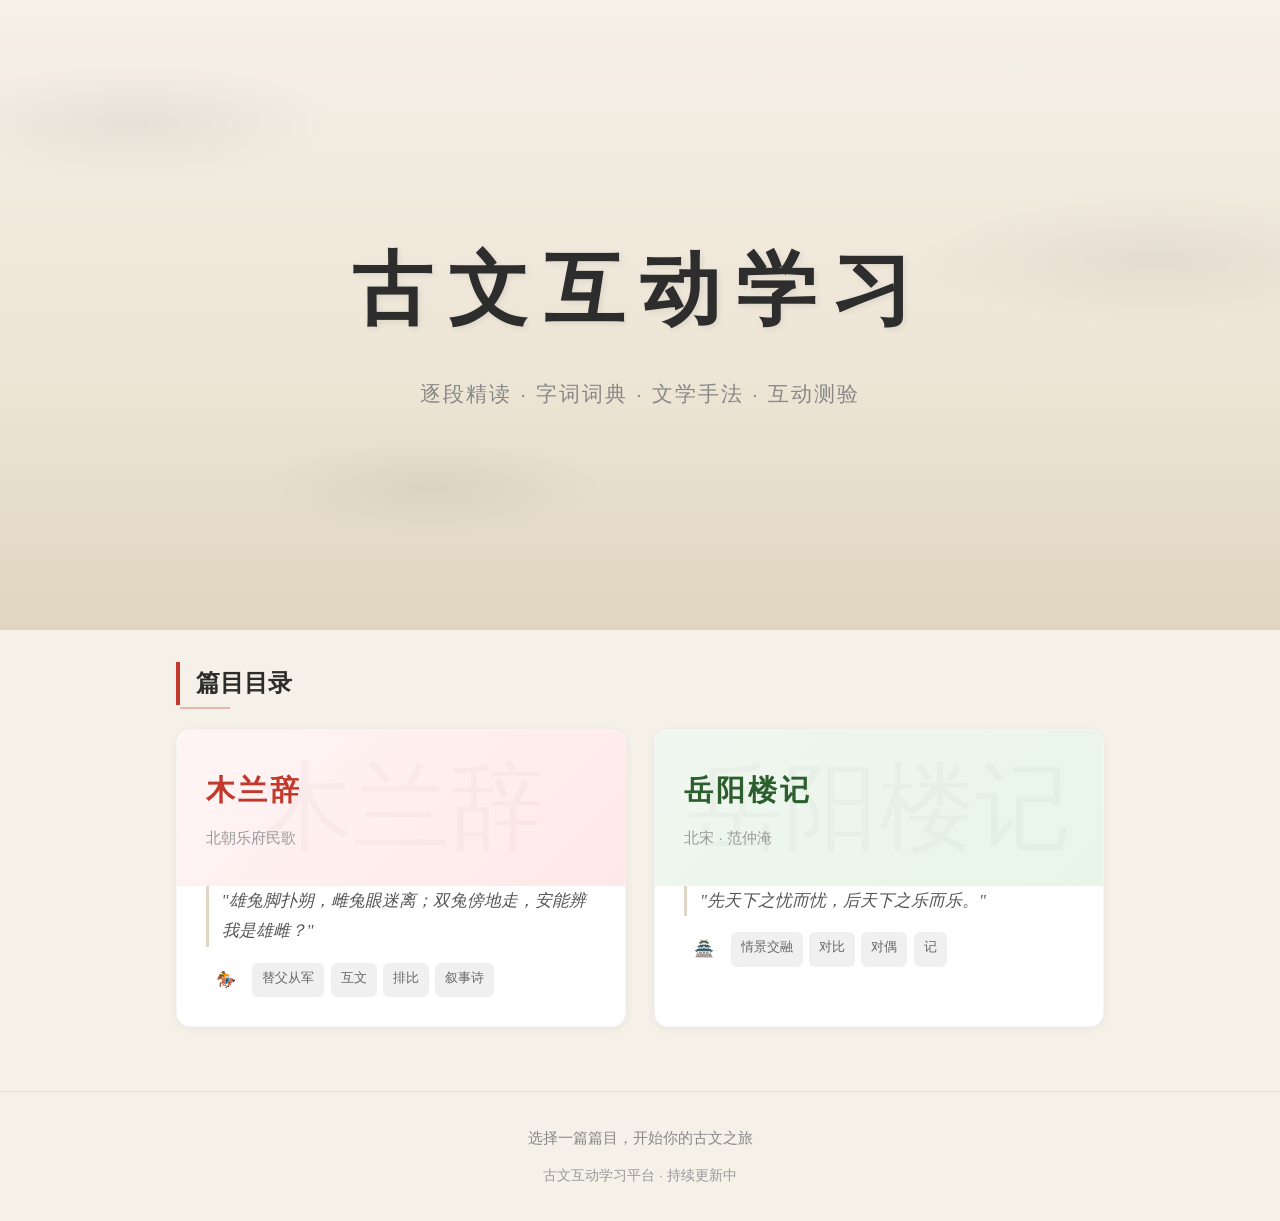
==== commit c1203bb7: "重构：将单页 index.html 拆分为模块化多页架构 - index.html 仅保留首页卡片列表，移除所有内联文章内 - 新增 common.css（通用样式 + CSS 自定义属性主题）和 c" ====
--- a/index.html
+++ b/index.html
@@ -3,1245 +3,202 @@
 <head>
 <meta charset="UTF-8">
 <meta name="viewport" content="width=device-width, initial-scale=1.0">
-<title>木兰辞 — 互动学习</title>
+<title>古文互动学习</title>
+<link rel="stylesheet" href="common.css">
 <style>
-/* ===== Reset & Base ===== */
-*, *::before, *::after { margin: 0; padding: 0; box-sizing: border-box; }
-html { scroll-behavior: smooth; scroll-padding-top: 60px; }
-body {
-  font-family: "PingFang SC", "Hiragino Sans GB", "Microsoft YaHei", "Noto Sans SC", sans-serif;
-  background: #f5f0e8;
-  color: #2d2d2d;
-  line-height: 1.8;
-  overflow-x: hidden;
-}
-
-/* ===== Scrollbar ===== */
-::-webkit-scrollbar { width: 6px; }
-::-webkit-scrollbar-thumb { background: #c0392b88; border-radius: 3px; }
-
-/* ===== Top Progress Bar ===== */
-#progress-bar {
-  position: fixed; top: 0; left: 0; height: 4px; background: linear-gradient(90deg, #c0392b, #e67e22);
-  z-index: 1000; transition: width 0.3s;
-}
-
 /* ===== Hero ===== */
 #hero {
-  min-height: 100vh; display: flex; flex-direction: column; align-items: center; justify-content: center;
-  position: relative; overflow: hidden; background: linear-gradient(180deg, #f5f0e8 0%, #e8e0d0 100%);
-}
-/* Ink wash clouds */
+  min-height: 70vh; display: flex; flex-direction: column; align-items: center; justify-content: center;
+  position: relative; overflow: hidden;
+  background: linear-gradient(180deg, #f5f0e8 0%, #ede5d5 60%, #e0d5c0 100%);
+  padding: 3rem 2rem;
+}
 .ink-cloud {
   position: absolute; border-radius: 50%;
-  background: radial-gradient(ellipse, rgba(0,0,0,0.06) 0%, transparent 70%);
+  background: radial-gradient(ellipse, rgba(0,0,0,0.05) 0%, transparent 70%);
   animation: floatCloud 20s ease-in-out infinite;
 }
 .ink-cloud:nth-child(1) { width: 400px; height: 120px; top: 10%; left: -5%; animation-delay: 0s; }
 .ink-cloud:nth-child(2) { width: 500px; height: 140px; top: 30%; right: -10%; animation-delay: -7s; }
 .ink-cloud:nth-child(3) { width: 350px; height: 100px; bottom: 15%; left: 20%; animation-delay: -14s; }
 @keyframes floatCloud {
-  0%, 100% { transform: translateX(0) scale(1); opacity: 0.6; }
-  50% { transform: translateX(40px) scale(1.05); opacity: 0.3; }
-}
-/* Mountain silhouette */
-.ink-mountain {
-  position: absolute; bottom: 0; width: 100%; height: 200px;
-  background: linear-gradient(135deg, transparent 40%, rgba(0,0,0,0.04) 40.5%, rgba(0,0,0,0.08) 50%, transparent 50.5%),
-              linear-gradient(200deg, transparent 30%, rgba(0,0,0,0.03) 30.5%, rgba(0,0,0,0.06) 45%, transparent 45.5%);
-}
-
-.hero-content { text-align: center; z-index: 1; padding: 2rem; }
+  0%, 100% { transform: translateX(0) scale(1); opacity: 0.5; }
+  50% { transform: translateX(40px) scale(1.05); opacity: 0.25; }
+}
+
+.hero-content { text-align: center; z-index: 1; }
 .hero-content h1 {
   font-family: "STKaiti", "KaiTi", "Kaiti SC", "Noto Serif SC", serif;
-  font-size: clamp(3rem, 8vw, 6rem);
+  font-size: clamp(2.8rem, 7vw, 5rem);
   color: #2d2d2d;
-  letter-spacing: 0.15em;
-  margin-bottom: 0.5rem;
-  text-shadow: 2px 2px 4px rgba(0,0,0,0.1);
+  letter-spacing: 0.2em;
+  margin-bottom: 0.8rem;
+  text-shadow: 2px 2px 6px rgba(0,0,0,0.08);
 }
 .hero-content .subtitle {
   font-size: clamp(1rem, 2.5vw, 1.3rem);
-  color: #666;
-  margin-bottom: 1rem;
-}
-.hero-content .hook {
-  font-size: clamp(1.1rem, 2.5vw, 1.4rem);
-  color: #c0392b;
-  font-style: italic;
-  max-width: 600px;
-  margin: 0 auto 2rem;
-}
-.btn-start {
-  display: inline-block; padding: 14px 48px; font-size: 1.2rem;
-  background: #c0392b; color: #f5f0e8; border: none; border-radius: 8px;
-  cursor: pointer; text-decoration: none;
-  transition: transform 0.2s, box-shadow 0.2s;
-  box-shadow: 0 4px 15px rgba(192,57,43,0.3);
-}
-.btn-start:hover { transform: translateY(-2px); box-shadow: 0 6px 20px rgba(192,57,43,0.4); }
-
-/* ===== Navigation Sidebar ===== */
-#sidebar {
-  position: fixed; left: 0; top: 0; width: 200px; height: 100vh;
-  background: rgba(45,45,45,0.95); color: #f5f0e8;
-  padding: 1.5rem 0; z-index: 999;
-  transform: translateX(-100%); transition: transform 0.3s;
-  overflow-y: auto;
-}
-#sidebar.open { transform: translateX(0); }
-#sidebar h3 { padding: 0 1.2rem 1rem; font-size: 1.1rem; border-bottom: 1px solid #555; margin-bottom: 0.8rem; }
-#sidebar a {
-  display: block; padding: 0.6rem 1.2rem; color: #ccc; text-decoration: none;
-  font-size: 0.95rem; transition: background 0.2s, color 0.2s;
-  border-left: 3px solid transparent;
-}
-#sidebar a:hover, #sidebar a.active { background: rgba(255,255,255,0.08); color: #fff; border-left-color: #c0392b; }
-#sidebar .badge-row { padding: 1rem 1.2rem; border-top: 1px solid #555; margin-top: 1rem; }
-#sidebar .badge-row span { font-size: 1.5rem; margin-right: 4px; }
-#sidebar .badge-row .badge { opacity: 0.3; transition: opacity 0.3s; display: inline-block; }
-#sidebar .badge-row .badge.earned { opacity: 1; }
-
-/* Toggle button */
-#nav-toggle {
-  position: fixed; top: 14px; left: 14px; z-index: 1001;
-  width: 40px; height: 40px; border-radius: 50%; border: none;
-  background: #c0392b; color: #fff; font-size: 1.3rem; cursor: pointer;
-  box-shadow: 0 2px 10px rgba(0,0,0,0.2); transition: transform 0.2s;
-}
-#nav-toggle:hover { transform: scale(1.1); }
+  color: #888;
+  letter-spacing: 0.1em;
+}
 
 /* ===== Main Content ===== */
-#main { padding: 2rem 1rem 4rem; max-width: 800px; margin: 0 auto; }
-.section {
-  margin-bottom: 3rem;
-  opacity: 0; transform: translateY(30px);
-  transition: opacity 0.6s, transform 0.6s;
-}
-.section.visible { opacity: 1; transform: translateY(0); }
+#main { max-width: 960px; margin: 0 auto; padding: 2rem 1rem 4rem; }
 
 .section-title {
   font-family: "STKaiti", "KaiTi", "Kaiti SC", serif;
-  font-size: 1.8rem; color: #2d2d2d;
-  border-left: 4px solid #c0392b; padding-left: 1rem; margin-bottom: 1.5rem;
-}
-
-/* ===== Poem Cards ===== */
-.poem-card {
-  background: #fff; border-radius: 12px; padding: 1.5rem; margin-bottom: 1.5rem;
-  box-shadow: 0 2px 12px rgba(0,0,0,0.06);
-  border: 1px solid rgba(0,0,0,0.05);
-  transition: box-shadow 0.3s;
-}
-.poem-card:hover { box-shadow: 0 4px 20px rgba(0,0,0,0.1); }
-
-.poem-original {
-  font-family: "STKaiti", "KaiTi", "Kaiti SC", "Noto Serif SC", serif;
-  font-size: 1.3rem; line-height: 2.2;
-  color: #2d2d2d; padding: 1rem;
-  background: linear-gradient(135deg, #faf8f2, #f5f0e8);
-  border-radius: 8px; margin-bottom: 1rem;
+  font-size: 1.5rem; color: #2d2d2d;
+  border-left: 4px solid var(--accent, #c0392b); padding-left: 1rem; margin-bottom: 1.5rem;
   position: relative;
 }
-/* Highlighted terms */
-.poem-original .hl {
-  color: #c0392b; cursor: help; border-bottom: 2px dotted #c0392b88;
-  position: relative; transition: background 0.2s;
-}
-.poem-original .hl:hover { background: rgba(192,57,43,0.08); }
-
-.poem-translation {
-  font-size: 1rem; color: #555; padding: 1rem;
-  border-left: 3px solid #2c5f2d; margin-bottom: 1rem;
-  background: #f0f7f0; border-radius: 0 8px 8px 0;
-}
-
-.tip-box {
-  background: #fff8e1; border-radius: 8px; padding: 1rem; margin-bottom: 1rem;
-  border: 1px solid #ffe082; font-size: 0.95rem;
-}
-.tip-box::before { content: "💡 导读："; font-weight: bold; color: #e67e22; }
-
-/* ===== Quiz inline ===== */
-.mini-quiz {
-  background: #f0f4ff; border-radius: 8px; padding: 1rem; margin-top: 1rem;
-  border: 1px solid #bbdefb;
-}
-.mini-quiz .question { font-weight: bold; margin-bottom: 0.8rem; font-size: 1rem; }
-.mini-quiz .options { display: flex; flex-wrap: wrap; gap: 0.5rem; }
-.mini-quiz .opt-btn {
-  padding: 8px 16px; border: 2px solid #bbdefb; border-radius: 6px;
-  background: #fff; cursor: pointer; transition: all 0.2s; font-size: 0.95rem;
-}
-.mini-quiz .opt-btn:hover { border-color: #42a5f5; background: #e3f2fd; }
-.mini-quiz .opt-btn.correct { background: #c8e6c9; border-color: #4caf50; }
-.mini-quiz .opt-btn.wrong { background: #ffcdd2; border-color: #ef5350; }
-.mini-quiz .explanation {
-  margin-top: 0.8rem; padding: 0.8rem; background: #fff; border-radius: 6px;
-  display: none; font-size: 0.9rem; color: #555;
-}
-.mini-quiz .explanation.show { display: block; }
-
-/* ===== Vocabulary Dictionary ===== */
-.dict-grid {
-  display: grid; grid-template-columns: repeat(auto-fill, minmax(240px, 1fr));
-  gap: 1rem;
-}
-.dict-card {
-  background: #fff; border-radius: 8px; padding: 1rem;
-  box-shadow: 0 1px 6px rgba(0,0,0,0.05);
-  border-top: 3px solid #c0392b;
-  transition: transform 0.2s;
-}
-.dict-card:hover { transform: translateY(-2px); }
-.dict-card .word { font-size: 1.3rem; font-weight: bold; color: #c0392b; }
-.dict-card .pinyin { font-size: 0.9rem; color: #999; margin-left: 0.5rem; }
-.dict-card .meaning { margin-top: 0.5rem; font-size: 0.95rem; color: #555; }
-.dict-card .tag {
-  display: inline-block; padding: 2px 8px; border-radius: 4px;
-  font-size: 0.75rem; margin-top: 0.5rem;
-}
-.dict-card .tag.tongjia { background: #fff3e0; color: #e65100; }
-.dict-card .tag.gujin { background: #e8f5e9; color: #2e7d32; }
-.dict-card .tag.huoyong { background: #e3f2fd; color: #1565c0; }
-
-/* ===== Literary Devices ===== */
-.device-card {
-  background: #fff; border-radius: 12px; padding: 1.5rem; margin-bottom: 1.5rem;
-  box-shadow: 0 2px 12px rgba(0,0,0,0.06);
-}
-.device-card h3 { color: #c0392b; font-size: 1.2rem; margin-bottom: 0.8rem; }
-.device-card .example {
-  background: #faf8f2; padding: 0.8rem; border-radius: 6px; margin: 0.5rem 0;
-  font-family: "STKaiti", "KaiTi", serif; font-size: 1.1rem;
-}
-.device-card .explain { font-size: 0.95rem; color: #666; margin-top: 0.5rem; }
-
-/* Interactive: find the device */
-.find-game { margin-top: 1rem; }
-.find-game .sentence {
-  padding: 0.8rem; margin: 0.5rem 0; background: #f9f9f9; border-radius: 6px;
-  display: flex; justify-content: space-between; align-items: center; flex-wrap: wrap; gap: 0.5rem;
-}
-.find-game .sentence .device-options { display: flex; gap: 0.4rem; }
-.find-game .device-btn {
-  padding: 4px 12px; font-size: 0.85rem; border: 1px solid #ccc; border-radius: 4px;
-  background: #fff; cursor: pointer; transition: all 0.2s;
-}
-.find-game .device-btn:hover { background: #e3f2fd; }
-.find-game .device-btn.correct { background: #c8e6c9; border-color: #4caf50; }
-.find-game .device-btn.wrong { background: #ffcdd2; border-color: #ef5350; }
-
-/* ===== Timeline ===== */
-.timeline { position: relative; padding-left: 2rem; }
-.timeline::before {
-  content: ''; position: absolute; left: 8px; top: 0; bottom: 0;
-  width: 3px; background: linear-gradient(180deg, #c0392b, #e67e22, #2c5f2d);
-  border-radius: 2px;
-}
-.timeline-item { position: relative; margin-bottom: 2rem; padding-left: 1.5rem; }
-.timeline-item::before {
-  content: ''; position: absolute; left: -1.55rem; top: 6px;
-  width: 14px; height: 14px; border-radius: 50%;
-  background: #c0392b; border: 3px solid #f5f0e8;
-}
-.timeline-item h4 { color: #c0392b; font-size: 1.1rem; }
-.timeline-item .desc { color: #666; font-size: 0.95rem; }
-
-/* Detail vs Brevity chart */
-.chart-bar-container { margin-top: 1.5rem; }
-.chart-row { display: flex; align-items: center; margin-bottom: 0.6rem; }
-.chart-row .label { width: 100px; font-size: 0.9rem; text-align: right; padding-right: 0.8rem; }
-.chart-row .bar-bg { flex: 1; height: 24px; background: #e0e0e0; border-radius: 4px; overflow: hidden; }
-.chart-row .bar-fill { height: 100%; border-radius: 4px; transition: width 1s ease; }
-.chart-row .count { width: 50px; font-size: 0.85rem; padding-left: 0.5rem; color: #666; }
-
-/* ===== Themes ===== */
-.theme-card {
-  background: #fff; border-radius: 12px; padding: 1.5rem; margin-bottom: 1.5rem;
-  box-shadow: 0 2px 12px rgba(0,0,0,0.06); border-left: 4px solid;
-}
-.theme-card.xiao { border-left-color: #c0392b; }
-.theme-card.gender { border-left-color: #e67e22; }
-.theme-card.humble { border-left-color: #2c5f2d; }
-.theme-card h3 { margin-bottom: 0.5rem; }
-.theme-card .evidence {
+.section-title::after {
+  content: '';
+  position: absolute;
+  bottom: -4px;
+  left: 0;
+  width: 50px;
+  height: 2px;
+  background: var(--accent, #c0392b);
+  opacity: 0.3;
+}
+
+/* ===== Article Cards ===== */
+.card-grid {
+  display: grid; grid-template-columns: repeat(auto-fill, minmax(320px, 1fr));
+  gap: 1.8rem;
+}
+.article-card {
+  background: #fff; border-radius: 14px; overflow: hidden;
+  box-shadow: 0 1px 8px rgba(0,0,0,0.04), 0 4px 16px rgba(0,0,0,0.02);
+  border: 1px solid rgba(0,0,0,0.04);
+  transition: transform 0.3s, box-shadow 0.3s;
+  text-decoration: none; color: inherit; display: block;
+}
+.article-card:hover { transform: translateY(-6px); box-shadow: 0 8px 36px rgba(0,0,0,0.1); }
+
+.card-header {
+  padding: 2.2rem 1.8rem; position: relative; overflow: hidden;
+}
+.card-header .bg-text {
+  position: absolute; top: 50%; left: 50%; transform: translate(-50%, -50%);
+  font-family: "STKaiti", "KaiTi", serif; font-size: 6rem; color: rgba(0,0,0,0.025);
+  white-space: nowrap; pointer-events: none; user-select: none;
+}
+.card-header h2 {
+  font-family: "STKaiti", "KaiTi", "Kaiti SC", serif;
+  font-size: 1.8rem; letter-spacing: 0.1em; position: relative; z-index: 1;
+}
+.card-header .dynasty {
+  font-size: 0.95rem; color: #999; margin-top: 0.4rem; position: relative; z-index: 1;
+}
+
+.card-body { padding: 0 1.8rem 1.8rem; }
+.card-body .famous-line {
   font-family: "STKaiti", "KaiTi", serif; font-size: 1.05rem;
-  color: #555; padding: 0.8rem; background: #faf8f2; border-radius: 6px; margin: 0.5rem 0;
-}
-.theme-card .prompt-q { color: #e67e22; font-size: 0.95rem; font-style: italic; }
-
-/* Notes area */
-.notes-area textarea {
-  width: 100%; min-height: 80px; padding: 0.8rem; border: 1px solid #ddd;
-  border-radius: 8px; font-size: 1rem; font-family: inherit; resize: vertical;
-  background: #faf8f2; transition: border-color 0.2s;
-}
-.notes-area textarea:focus { outline: none; border-color: #c0392b; }
-.notes-area .save-btn {
-  margin-top: 0.5rem; padding: 6px 20px; background: #2c5f2d; color: #fff;
-  border: none; border-radius: 4px; cursor: pointer; font-size: 0.9rem;
-}
-.notes-area .save-btn:hover { background: #3a7d3a; }
-.notes-area .saved-msg { color: #2c5f2d; font-size: 0.85rem; margin-left: 0.5rem; opacity: 0; transition: opacity 0.3s; }
-.notes-area .saved-msg.show { opacity: 1; }
-
-/* ===== Final Quiz ===== */
-.quiz-item {
-  background: #fff; border-radius: 10px; padding: 1.2rem; margin-bottom: 1rem;
-  box-shadow: 0 1px 8px rgba(0,0,0,0.05);
-}
-.quiz-item .q-num { color: #c0392b; font-weight: bold; }
-.quiz-item .q-text { font-size: 1.05rem; margin: 0.5rem 0; }
-.quiz-item .q-options { display: flex; flex-direction: column; gap: 0.5rem; margin-top: 0.5rem; }
-.quiz-item .q-opt {
-  padding: 10px 14px; border: 2px solid #e0e0e0; border-radius: 6px;
-  cursor: pointer; transition: all 0.2s; font-size: 0.95rem; background: #fff;
-}
-.quiz-item .q-opt:hover { border-color: #42a5f5; background: #e3f2fd; }
-.quiz-item .q-opt.correct { background: #c8e6c9; border-color: #4caf50; }
-.quiz-item .q-opt.wrong { background: #ffcdd2; border-color: #ef5350; }
-.quiz-item .q-opt.disabled { pointer-events: none; }
-.quiz-item .q-explain {
-  margin-top: 0.6rem; padding: 0.6rem; background: #f5f5f5; border-radius: 6px;
-  font-size: 0.9rem; color: #555; display: none;
-}
-.quiz-item .q-explain.show { display: block; }
-
-#quiz-result {
-  text-align: center; padding: 2rem; background: #fff; border-radius: 12px;
-  box-shadow: 0 2px 12px rgba(0,0,0,0.06); display: none;
-}
-#quiz-result .score { font-size: 3rem; font-weight: bold; color: #c0392b; }
-#quiz-result .msg { font-size: 1.2rem; margin-top: 0.5rem; }
+  color: #555; font-style: italic; margin-bottom: 1rem;
+  border-left: 3px solid #e0d5c5; padding-left: 0.8rem;
+  line-height: 1.8;
+}
+.card-body .tags { display: flex; flex-wrap: wrap; gap: 0.4rem; }
+.card-body .tag {
+  display: inline-block; padding: 3px 10px; border-radius: 6px;
+  font-size: 0.8rem; background: #f0f0f0; color: #666;
+  transition: background 0.2s;
+}
+.article-card:hover .card-body .tag { background: #e8e8e8; }
+.card-body .tag.emoji { background: transparent; font-size: 1rem; }
+
+/* Card color themes */
+.article-card.theme-mulan .card-header { background: linear-gradient(135deg, #fff5f5, #ffe8e8); }
+.article-card.theme-mulan .card-header h2 { color: #c0392b; }
+.article-card.theme-yueyang .card-header { background: linear-gradient(135deg, #f0f7f0, #e8f5e8); }
+.article-card.theme-yueyang .card-header h2 { color: #2c5f2d; }
+.article-card.theme-chushi .card-header { background: linear-gradient(135deg, #fff8e1, #fff3cd); }
+.article-card.theme-chushi .card-header h2 { color: #e67e22; }
+.article-card.theme-taohua .card-header { background: linear-gradient(135deg, #fce4ec, #f8bbd0); }
+.article-card.theme-taohua .card-header h2 { color: #ad1457; }
+.article-card.theme-shudao .card-header { background: linear-gradient(135deg, #e8eaf6, #c5cae9); }
+.article-card.theme-shudao .card-header h2 { color: #283593; }
 
 /* ===== Footer ===== */
 footer {
   text-align: center; padding: 2rem 1rem; color: #999; font-size: 0.85rem;
   border-top: 1px solid #ddd;
 }
-
-/* ===== Tooltip ===== */
-.tooltip-popup {
-  position: fixed; z-index: 2000; background: #2d2d2d; color: #f5f0e8;
-  padding: 12px 16px; border-radius: 8px; max-width: 300px;
-  font-size: 0.9rem; line-height: 1.6;
-  box-shadow: 0 4px 20px rgba(0,0,0,0.3);
-  opacity: 0; transform: translateY(5px); pointer-events: none;
-  transition: opacity 0.2s, transform 0.2s;
-}
-.tooltip-popup.show { opacity: 1; transform: translateY(0); pointer-events: auto; }
-.tooltip-popup::after {
-  content: ''; position: absolute; bottom: -6px; left: 50%; transform: translateX(-50%);
-  border-left: 6px solid transparent; border-right: 6px solid transparent;
-  border-top: 6px solid #2d2d2d;
-}
-
-/* ===== Rabbit animation ===== */
-.rabbit-demo {
-  display: flex; gap: 2rem; justify-content: center; align-items: flex-end;
-  margin: 1rem 0;
-}
-.rabbit-box {
-  text-align: center; padding: 1rem; background: #faf8f2; border-radius: 8px; min-width: 120px;
-}
-.rabbit-icon { font-size: 3rem; }
-.rabbit-label { font-size: 0.9rem; margin-top: 0.5rem; color: #666; }
-.rabbit-box.male .rabbit-icon { animation:扑朔 1s ease-in-out infinite; }
-.rabbit-box.female .rabbit-icon { animation:迷离 1.5s ease-in-out infinite; }
-@keyframes 扑朔 { 0%, 100% { transform: translateY(0); } 50% { transform: translateY(-8px) rotate(-5deg); } }
-@keyframes 迷离 { 0%, 100% { transform: scaleY(1); } 50% { transform: scaleY(0.92); } }
+footer .footer-hint {
+  margin-bottom: 0.8rem; color: #888; font-size: 0.95rem;
+}
 
 /* ===== Responsive ===== */
 @media (max-width: 768px) {
-  #sidebar { width: 260px; }
-  #main { padding: 1rem; }
-  .hero-content h1 { font-size: 3rem; }
-  .dict-grid { grid-template-columns: 1fr; }
-  .chart-row .label { width: 70px; font-size: 0.8rem; }
-  .find-game .sentence { flex-direction: column; align-items: flex-start; }
-}
-
-/* ===== Animations ===== */
-@keyframes fadeInUp {
-  from { opacity: 0; transform: translateY(20px); }
-  to { opacity: 1; transform: translateY(0); }
-}
-.fade-in-up { animation: fadeInUp 0.5s ease forwards; }
+  .card-grid { grid-template-columns: 1fr; }
+  .hero-content h1 { font-size: 2.5rem; }
+}
 </style>
 </head>
 <body>
-
-<div id="progress-bar" style="width:0%"></div>
-
-<button id="nav-toggle" aria-label="导航菜单">☰</button>
-
-<nav id="sidebar">
-  <h3>📖 导航</h3>
-  <a href="#hero">首页</a>
-  <a href="#sec-reading">逐段精读</a>
-  <a href="#sec-dict">字词词典</a>
-  <a href="#sec-devices">文学手法</a>
-  <a href="#sec-timeline">叙事地图</a>
-  <a href="#sec-themes">主题讨论</a>
-  <a href="#sec-quiz">小测验</a>
-  <div class="badge-row">
-    <div style="font-size:0.85rem;color:#999;margin-bottom:0.5rem;">成就徽章</div>
-    <span class="badge" id="badge-reading" title="精读完成">📖</span>
-    <span class="badge" id="badge-device" title="修辞达人">🎭</span>
-    <span class="badge" id="badge-quiz" title="测验通关">🏅</span>
-  </div>
-</nav>
-
-<!-- Tooltip popup -->
-<div class="tooltip-popup" id="tooltip"></div>
 
 <!-- ===== HERO ===== -->
 <section id="hero">
   <div class="ink-cloud"></div>
   <div class="ink-cloud"></div>
   <div class="ink-cloud"></div>
-  <div class="ink-mountain"></div>
   <div class="hero-content">
-    <h1>木兰辞</h1>
-    <p class="subtitle">北朝乐府民歌</p>
-    <p class="hook">你可知，一位普通少女，如何替父从军十二年而不被识破？</p>
-    <a href="#sec-reading" class="btn-start">开始探索 ↓</a>
+    <h1>古文互动学习</h1>
+    <p class="subtitle">逐段精读 · 字词词典 · 文学手法 · 互动测验</p>
   </div>
 </section>
 
 <!-- ===== MAIN ===== -->
 <div id="main">
-
-  <!-- ====== Section 1: 逐段精读 ====== -->
-  <div class="section" id="sec-reading">
-    <h2 class="section-title">逐段精读</h2>
-
-    <!-- Card 1: 停机叹息 -->
-    <div class="poem-card">
-      <h3 style="color:#c0392b;margin-bottom:0.5rem;">第一幕：停机叹息</h3>
-      <div class="poem-original">
-        <span class="hl" data-tip="织布机发出的声音，也作'唧唧'。形容织布声，这里暗示木兰心不在焉。">唧唧</span>复唧唧，木兰当户织。<br>
-        不闻机杼声，惟闻女叹息。
-      </div>
-      <div class="poem-translation">
-        织布机"唧唧"地响，木兰对着门在织布。听不到梭子穿梭的声音，只听见木兰在叹息。
-      </div>
-      <div class="tip-box">木兰为什么叹气？不是不想织布，而是心事重重！</div>
-
-      <div class="poem-original">
-        问女何所思，问女何所忆。<br>
-        女亦无所思，女亦无所忆。<br>
-        昨夜见<span class="hl" data-tip="军中的文告，征兵通知">军帖</span>，<span class="hl" data-tip="古代北方游牧民族首领的称号，这里指皇帝。读音：kè hán">可汗</span>大点兵，<br>
-        <span class="hl" data-tip="虚数，形容很多卷，并非确指十二卷">军书十二卷</span>，卷卷有爷名。<br>
-        阿爷无大儿，木兰无长兄，<br>
-        愿为<span class="hl" data-tip="市：名词活用为动词，买">市</span>鞍马，从此替爷征。
-      </div>
-      <div class="poem-translation">
-        （有人）问木兰在想什么？在惦记什么？木兰说我没想什么。昨夜看见军中的征兵文告，可汗在大规模征兵——名册那么多，每卷都有父亲的名字。父亲没有大儿子，我没有哥哥，我愿意去买马匹装备，从此代替父亲出征。
-      </div>
-      <div class="tip-box">注意"女亦无所思"——木兰说"没想什么"，其实是已经下定决心了！这就是"欲语还休"的含蓄之美。</div>
-      <div class="mini-quiz" data-quiz="1">
-        <div class="question">🤔 "军书十二卷"中的"十二"是什么意思？</div>
-        <div class="options">
-          <button class="opt-btn" data-correct="false">恰好十二卷</button>
-          <button class="opt-btn" data-correct="true">形容很多卷（虚数）</button>
-          <button class="opt-btn" data-correct="false">十二种不同的军书</button>
+  <h2 class="section-title">篇目目录</h2>
+
+  <div class="card-grid">
+
+    <!-- 木兰辞 -->
+    <a class="article-card theme-mulan" href="mulanci.html">
+      <div class="card-header">
+        <span class="bg-text" aria-hidden="true">木兰辞</span>
+        <h2>木兰辞</h2>
+        <p class="dynasty">北朝乐府民歌</p>
+      </div>
+      <div class="card-body">
+        <p class="famous-line">"雄兔脚扑朔，雌兔眼迷离；双兔傍地走，安能辨我是雄雌？"</p>
+        <div class="tags">
+          <span class="tag emoji">🏇</span>
+          <span class="tag">替父从军</span>
+          <span class="tag">互文</span>
+          <span class="tag">排比</span>
+          <span class="tag">叙事诗</span>
         </div>
-        <div class="explanation">古汉语中，"十二"常作为虚数使用，表示数量很多，类似"三番五次"的"三"和"五"。</div>
-      </div>
-    </div>
-
-    <!-- Card 2: 市鞍出征 -->
-    <div class="poem-card">
-      <h3 style="color:#c0392b;margin-bottom:0.5rem;">第二幕：筹备出征</h3>
-      <div class="poem-original">
-        东市买骏马，西市买<span class="hl" data-tip="马鞍和垫子。鞍：马鞍；鞯：马鞍下的垫子。读音：ān jiān">鞍鞯</span>，<br>
-        南市买<span class="hl" data-tip="缰绳和笼头。读音：pèi tou">辔头</span>，北市买长鞭。
-      </div>
-      <div class="poem-translation">
-        到东市买骏马，到西市买马鞍和垫子，到南市买缰绳，到北市买长马鞭。
-      </div>
-      <div class="tip-box">东南西北四个方向，真的是跑遍四个市场？这是用铺排的手法渲染匆忙准备的紧张气氛！</div>
-      <div class="mini-quiz" data-quiz="2">
-        <div class="question">🤔 "东市买骏马，西市买鞍鞯……"用了什么修辞手法？</div>
-        <div class="options">
-          <button class="opt-btn" data-correct="false">比喻</button>
-          <button class="opt-btn" data-correct="true">排比（铺陈）</button>
-          <button class="opt-btn" data-correct="false">拟人</button>
+      </div>
+    </a>
+
+    <!-- 岳阳楼记 -->
+    <a class="article-card theme-yueyang" href="yueyanglouji.html">
+      <div class="card-header">
+        <span class="bg-text" aria-hidden="true">岳阳楼记</span>
+        <h2>岳阳楼记</h2>
+        <p class="dynasty">北宋 · 范仲淹</p>
+      </div>
+      <div class="card-body">
+        <p class="famous-line">"先天下之忧而忧，后天下之乐而乐。"</p>
+        <div class="tags">
+          <span class="tag emoji">🏯</span>
+          <span class="tag">情景交融</span>
+          <span class="tag">对比</span>
+          <span class="tag">对偶</span>
+          <span class="tag">记</span>
         </div>
-        <div class="explanation">四句结构相同，方位词+市+买+物品，这是排比手法，也叫铺陈，营造出紧张忙碌的氛围。</div>
-      </div>
-    </div>
-
-    <!-- Card 3: 征途思亲 -->
-    <div class="poem-card">
-      <h3 style="color:#c0392b;margin-bottom:0.5rem;">第三幕：征途思亲</h3>
-      <div class="poem-original">
-        <span class="hl" data-tip="旦：早晨。辞：告别">旦辞爷娘去</span>，<span class="hl" data-tip="暮：傍晚。宿：住宿">暮宿黄河边</span>，<br>
-        不闻爷娘唤女声，但闻黄河流水鸣<span class="hl" data-tip="流水声。读音：jiān jiān">溅溅</span>。<br>
-        旦辞黄河去，暮至黑山头，<br>
-        不闻爷娘唤女声，但闻燕山胡骑鸣<span class="hl" data-tip="马嘶叫声。读音：jiū jiū">啾啾</span>。
-      </div>
-      <div class="poem-translation">
-        早晨辞别父母上路，傍晚在黄河边宿营。听不见父母呼唤女儿的声音，只能听到黄河流水哗哗作响。早晨辞别黄河继续赶路，傍晚到达黑山头。听不见父母呼唤女儿的声音，只能听到燕山胡人战马啾啾嘶鸣。
-      </div>
-      <div class="tip-box">听听声音的变化——从"爷娘唤女声"到"流水鸣溅溅"再到"胡骑鸣啾啾"。家的温暖渐行渐远，战场的肃杀扑面而来。</div>
-      <div class="mini-quiz" data-quiz="3">
-        <div class="question">🤔 "旦辞……暮宿……"说明行军速度如何？</div>
-        <div class="options">
-          <button class="opt-btn" data-correct="true">非常快，一天就走很远</button>
-          <button class="opt-btn" data-correct="false">很慢，走走停停</button>
-          <button class="opt-btn" data-correct="false">没有变化</button>
-        </div>
-        <div class="explanation">"旦"是早晨，"暮"是傍晚，说明木兰一行行军速度极快，用夸张手法表现征途之急。</div>
-      </div>
-    </div>
-
-    <!-- Card 4: 十年征战 -->
-    <div class="poem-card">
-      <h3 style="color:#c0392b;margin-bottom:0.5rem;">第四幕：十年征战（高度浓缩）</h3>
-      <div class="poem-original">
-        <span class="hl" data-tip="万里：虚数，形容极远。赴戎机：奔赴战场">万里赴戎机</span>，关山度若飞。<br>
-        <span class="hl" data-tip="朔气：北方的寒气。金柝：军中打更用的器具">朔气传金柝</span>，寒光照铁衣。<br>
-        将军百战死，壮士十年归。
-      </div>
-      <div class="poem-translation">
-        不远万里奔赴战场，像飞一样跨过关隘山岭。北方的寒气传送着打更的声音，清冷的月光照着战士们的铠甲。将士们身经百战，有的战死沙场，有的多年后胜利归来。
-      </div>
-      <div class="tip-box">十年金戈铁马，仅用六句概括！作者不写厮杀的细节，而是用"朔气""寒光"营造肃杀的气氛。这是一种"留白"的艺术。</div>
-      <div class="mini-quiz" data-quiz="4">
-        <div class="question">🤔 "将军百战死，壮士十年归"运用了什么修辞？</div>
-        <div class="options">
-          <button class="opt-btn" data-correct="false">只有对偶</button>
-          <button class="opt-btn" data-correct="true">互文 + 对偶</button>
-          <button class="opt-btn" data-correct="false">只有夸张</button>
-        </div>
-        <div class="explanation">这句既是工整的对偶，又是互文——不是"将军都死了，士兵都回来了"，而是"将军和士兵们百战之后，有的牺牲，有的归来"。</div>
-      </div>
-    </div>
-
-    <!-- Card 5: 辞赏还乡 -->
-    <div class="poem-card">
-      <h3 style="color:#c0392b;margin-bottom:0.5rem;">第五幕：辞赏还乡</h3>
-      <div class="poem-original">
-        归来见天子，天子坐明堂。<br>
-        <span class="hl" data-tip="策勋：记功。转：军功每提升一等叫一转">策勋十二转</span>，<span class="hl" data-tip="强：有余，多">赏赐百千强</span>。<br>
-        可汗问所欲，木兰不用尚书郎，<br>
-        愿驰千里足，送儿还故乡。
-      </div>
-      <div class="poem-translation">
-        木兰归来朝见天子，天子坐在朝堂上。给木兰记了很大的功勋，赏赐了成千上万的财物。天子问木兰想要什么，木兰不愿做尚书郎这样的高官，只希望骑上千里马，送我回到故乡。
-      </div>
-      <div class="tip-box">功名利禄摆在面前，木兰却不为所动。"愿驰千里足，送儿还故乡"——她的追求从来不是荣华富贵，而是回到平凡的家乡生活。这种淡泊名利的情怀令人钦佩。</div>
-      <div class="mini-quiz" data-quiz="5">
-        <div class="question">🤔 木兰为什么拒绝"尚书郎"的高官？</div>
-        <div class="options">
-          <button class="opt-btn" data-correct="false">她害怕做官</button>
-          <button class="opt-btn" data-correct="true">她淡泊名利，只想回家团聚</button>
-          <button class="opt-btn" data-correct="false">她觉得自己能力不够</button>
-        </div>
-        <div class="explanation">木兰替父从军不是为了功名利禄，而是出于对父亲的孝心。战争结束后，她只想回到家人身边，这体现了她淡泊名利的品格。</div>
-      </div>
-    </div>
-
-    <!-- Card 6: 合家团聚 -->
-    <div class="poem-card">
-      <h3 style="color:#c0392b;margin-bottom:0.5rem;">第六幕：合家团聚</h3>
-      <div class="poem-original">
-        爷娘闻女来，出<span class="hl" data-tip="外城。古代城有两重，内为城，外为郭">郭</span>相扶将；<br>
-        阿姊闻妹来，当户理红妆；<br>
-        小弟闻姊来，磨刀<span class="hl" data-tip="磨刀声。形容磨刀的声音很快">霍霍</span>向猪羊。
-      </div>
-      <div class="poem-translation">
-        父母听说女儿回来了，互相搀扶着到城外迎接；姐姐听说妹妹回来了，对着门梳妆打扮；弟弟听说姐姐回来了，磨刀霍霍准备杀猪宰羊。
-      </div>
-
-      <div class="poem-original">
-        开我东阁门，坐我西阁床。<br>
-        脱我战时袍，<span class="hl" data-tip="著：穿。读音：zhuó">著</span>我旧时裳。<br>
-        <span class="hl" data-tip="当窗：对着窗户。理：梳理。云鬓：像云一样蓬松美丽的鬓发">当窗理云鬓</span>，<span class="hl" data-tip="对镜：对着镜子。帖：通'贴'，贴上。花黄：古代妇女的一种面部装饰">对镜帖花黄</span>。<br>
-        出门看<span class="hl" data-tip="通'伙伴'，同伍的战友">火伴</span>，火伴皆惊忙：<br>
-        同行十二年，不知木兰是女郎。
-      </div>
-      <div class="poem-translation">
-        打开我东屋的门，坐在我西屋的床上。脱下我战时的铠甲，穿上我从前的衣裳。对着窗户梳理美丽的鬓发，照着镜子贴上花黄。走出门去看望伙伴，伙伴们都大吃一惊：一起行军打仗十二年，竟然不知道木兰是位姑娘。
-      </div>
-      <div class="tip-box">注意家人的不同反应——父母是"扶将"（激动搀扶），姐姐是"理红妆"（打扮迎接），弟弟是"磨刀霍霍"（杀猪宰羊）。每个人的方式不同，但都满含欢喜！</div>
-      <div class="mini-quiz" data-quiz="6">
-        <div class="question">🤔 "开我东阁门，坐我西阁床"用了什么修辞？</div>
-        <div class="options">
-          <button class="opt-btn" data-correct="true">互文——不是只开门不坐床，而是到处看看坐坐</button>
-          <button class="opt-btn" data-correct="false">夸张——夸大兴奋程度</button>
-          <button class="opt-btn" data-correct="false">对比——东西阁的对比</button>
-        </div>
-        <div class="explanation">这是互文手法，意思是木兰兴奋地打开每个房间的门，在每张床上坐坐，表达了她久别归家后的激动心情。</div>
-      </div>
-    </div>
-
-    <!-- Card 7: 比喻作结 -->
-    <div class="poem-card">
-      <h3 style="color:#c0392b;margin-bottom:0.5rem;">第七幕：妙喻作结</h3>
-      <div class="poem-original">
-        雄兔脚<span class="hl" data-tip="扑朔：脚乱蹬乱动的样子">扑朔</span>，雌兔眼<span class="hl" data-tip="迷离：眼睛眯着，模糊不清">迷离</span>；<br>
-        双兔<span class="hl" data-tip="傍地走：贴着地面跑。傍：贴近">傍地走</span>，<span class="hl" data-tip="安：怎么，哪里">安能</span>辨我是雄雌？
-      </div>
-      <div class="poem-translation">
-        雄兔脚乱蹬，雌兔眼眯着；但当两只兔子贴着地面奔跑时，怎么能分辨出哪只是雄哪只是雌呢？
-      </div>
-      <div class="tip-box">这是全诗最巧妙的比喻！兔子静止时好辨雌雄，奔跑时就分不清了——就像木兰穿上战甲，谁能看出她是女英雄呢？</div>
-
-      <!-- Rabbit demo -->
-      <div class="rabbit-demo">
-        <div class="rabbit-box male">
-          <div class="rabbit-icon">🐇</div>
-          <div class="rabbit-label">雄兔·脚扑朔</div>
-        </div>
-        <div class="rabbit-box female">
-          <div class="rabbit-icon">🐇</div>
-          <div class="rabbit-label">雌兔·眼迷离</div>
-        </div>
-      </div>
-
-      <div class="mini-quiz" data-quiz="7">
-        <div class="question">🤔 "安能辨我是雄雌"表达了木兰怎样的情感？</div>
-        <div class="options">
-          <button class="opt-btn" data-correct="false">对战争的无奈</button>
-          <button class="opt-btn" data-correct="false">对伙伴的嘲讽</button>
-          <button class="opt-btn" data-correct="true">对性别平等的自信与豪迈</button>
-        </div>
-        <div class="explanation">这个巧妙的比喻以幽默而自信的语气，表达了男女本无高下之分的核心思想，升华了全诗主题。</div>
-      </div>
-    </div>
+      </div>
+    </a>
+
   </div>
-
-  <!-- ====== Section 2: 字词词典 ====== -->
-  <div class="section" id="sec-dict">
-    <h2 class="section-title">字词词典</h2>
-    <p style="color:#666;margin-bottom:1rem;">悬停或点击高亮词汇查看注释。以下是重点字词汇总：</p>
-    <div class="dict-grid">
-      <div class="dict-card">
-        <span class="word">可汗</span><span class="pinyin">kè hán</span>
-        <div class="meaning">古代北方游牧民族首领的称号，此处指皇帝。</div>
-        <span class="tag gujin">古今异义</span>
-      </div>
-      <div class="dict-card">
-        <span class="word">鞍鞯</span><span class="pinyin">ān jiān</span>
-        <div class="meaning">马鞍和马鞍下的垫子。</div>
-      </div>
-      <div class="dict-card">
-        <span class="word">辔头</span><span class="pinyin">pèi tou</span>
-        <div class="meaning">驾驭牲口用的缰绳和笼头。</div>
-      </div>
-      <div class="dict-card">
-        <span class="word">溅溅</span><span class="pinyin">jiān jiān</span>
-        <div class="meaning">象声词，形容流水声。</div>
-      </div>
-      <div class="dict-card">
-        <span class="word">啾啾</span><span class="pinyin">jiū jiū</span>
-        <div class="meaning">象声词，形容马的嘶叫声。</div>
-      </div>
-      <div class="dict-card">
-        <span class="word">金柝</span><span class="pinyin">jīn tuò</span>
-        <div class="meaning">军中夜间打更报时用的器具。</div>
-      </div>
-      <div class="dict-card">
-        <span class="word">霍霍</span><span class="pinyin">huò huò</span>
-        <div class="meaning">象声词，磨刀的声音。</div>
-      </div>
-      <div class="dict-card">
-        <span class="word">爷</span><span class="pinyin">yé</span>
-        <div class="meaning">古义：父亲。今义：祖父。</div>
-        <span class="tag gujin">古今异义</span>
-      </div>
-      <div class="dict-card">
-        <span class="word">市</span>
-        <div class="meaning">名词活用为动词，"买"的意思。"愿为市鞍马" = 愿意去买马具。</div>
-        <span class="tag huoyong">词类活用</span>
-      </div>
-      <div class="dict-card">
-        <span class="word">帖</span>
-        <div class="meaning">通"贴"，贴上。"对镜帖花黄" = 对着镜子贴上花黄。</div>
-        <span class="tag tongjia">通假字</span>
-      </div>
-      <div class="dict-card">
-        <span class="word">著</span><span class="pinyin">zhuó</span>
-        <div class="meaning">穿。"著我旧时裳" = 穿上我从前的衣裳。</div>
-      </div>
-      <div class="dict-card">
-        <span class="word">郭</span>
-        <div class="meaning">外城。古代城有两重，内为城，外为郭。</div>
-        <span class="tag gujin">古今异义</span>
-      </div>
-      <div class="dict-card">
-        <span class="word">火伴</span>
-        <div class="meaning">通"伙伴"，古代军队编制，十人为一火，同火的人称火伴。</div>
-        <span class="tag tongjia">通假字</span>
-      </div>
-      <div class="dict-card">
-        <span class="word">扑朔</span>
-        <div class="meaning">脚乱蹬乱动的样子。"雄兔脚扑朔"。</div>
-      </div>
-      <div class="dict-card">
-        <span class="word">迷离</span>
-        <div class="meaning">眼睛眯着，模糊不清的样子。"雌兔眼迷离"。</div>
-      </div>
-      <div class="dict-card">
-        <span class="word">安</span>
-        <div class="meaning">疑问代词，怎么，哪里。"安能辨我是雄雌"。</div>
-      </div>
-    </div>
-  </div>
-
-  <!-- ====== Section 3: 文学手法 ====== -->
-  <div class="section" id="sec-devices">
-    <h2 class="section-title">文学手法探索</h2>
-
-    <div class="device-card">
-      <h3>🔗 互文（互文见义）</h3>
-      <div class="explain">上下两句各自省略一部分内容，合起来才是完整的意思。两句互相补充，不可孤立理解。</div>
-      <div class="example">
-        "东市买骏马，西市买鞍鞯，南市买辔头，北市买长鞭"<br>
-        → 不是东市只买马，而是跑遍各处把所有装备买齐。
-      </div>
-      <div class="example">
-        "将军百战死，壮士十年归"<br>
-        → 将军和壮士们百战之后，有的牺牲，有的归来。
-      </div>
-      <div class="example">
-        "开我东阁门，坐我西阁床"<br>
-        → 每间屋子都打开看看坐坐，到处重温旧日时光。
-      </div>
-    </div>
-
-    <div class="device-card">
-      <h3>📐 排比</h3>
-      <div class="explain">三个以上结构相同或相似的句子并列，增强气势和节奏感。</div>
-      <div class="example">
-        "爷娘闻女来，出郭相扶将；阿姊闻妹来，当户理红妆；小弟闻姊来，磨刀霍霍向猪羊。"<br>
-        → 三个"……闻……来"构成排比，渲染家人迎接木兰的热闹场景。
-      </div>
-    </div>
-
-    <div class="device-card">
-      <h3>⚖️ 对偶</h3>
-      <div class="explain">两句字数相等、结构对称、意义相关。</div>
-      <div class="example">
-        "朔气传金柝，寒光照铁衣"<br>
-        → "朔气"对"寒光"，"传"对"照"，"金柝"对"铁衣"，工整优美。
-      </div>
-      <div class="example">
-        "当窗理云鬓，对镜帖花黄"<br>
-        → 描绘木兰恢复女儿装的经典场景。
-      </div>
-    </div>
-
-    <div class="device-card">
-      <h3>🔊 顶针（顶真）</h3>
-      <div class="explain">前一句的结尾词语作为后一句的开头，首尾相连。</div>
-      <div class="example">
-        "归来见天子，天子坐明堂"——"天子"首尾相连。<br>
-        "军书十二卷，卷卷有爷名"——"卷"字顶针。
-      </div>
-    </div>
-
-    <div class="device-card">
-      <h3>🔍 找一找：以下句子用了什么手法？</h3>
-      <div class="find-game" id="find-game">
-        <div class="sentence" data-answer="互文">
-          <span>"万里赴戎机，关山度若飞。"</span>
-          <div class="device-options">
-            <button class="device-btn" data-answer="对偶">对偶</button>
-            <button class="device-btn" data-answer="互文">互文</button>
-            <button class="device-btn" data-answer="排比">排比</button>
-          </div>
-        </div>
-        <div class="sentence" data-answer="排比">
-          <span>"东市买骏马，西市买鞍鞯，南市买辔头，北市买长鞭。"</span>
-          <div class="device-options">
-            <button class="device-btn" data-answer="对偶">对偶</button>
-            <button class="device-btn" data-answer="互文">互文</button>
-            <button class="device-btn" data-answer="排比">排比</button>
-          </div>
-        </div>
-        <div class="sentence" data-answer="对偶">
-          <span>"朔气传金柝，寒光照铁衣。"</span>
-          <div class="device-options">
-            <button class="device-btn" data-answer="对偶">对偶</button>
-            <button class="device-btn" data-answer="互文">互文</button>
-            <button class="device-btn" data-answer="排比">排比</button>
-          </div>
-        </div>
-        <div class="sentence" data-answer="对偶">
-          <span>"当窗理云鬓，对镜帖花黄。"</span>
-          <div class="device-options">
-            <button class="device-btn" data-answer="对偶">对偶</button>
-            <button class="device-btn" data-answer="互文">互文</button>
-            <button class="device-btn" data-answer="排比">排比</button>
-          </div>
-        </div>
-      </div>
-    </div>
-  </div>
-
-  <!-- ====== Section 4: 叙事地图 ====== -->
-  <div class="section" id="sec-timeline">
-    <h2 class="section-title">叙事地图</h2>
-
-    <h3 style="margin-bottom:1rem;">🗺️ 故事时间线</h3>
-    <div class="timeline">
-      <div class="timeline-item">
-        <h4>在家织布</h4>
-        <div class="desc">"唧唧复唧唧，木兰当户织"——平静的日常生活被打破。</div>
-      </div>
-      <div class="timeline-item">
-        <h4>决定替父从军</h4>
-        <div class="desc">"愿为市鞍马，从此替爷征"——毅然决然，孝心驱使。</div>
-      </div>
-      <div class="timeline-item">
-        <h4>筹备装备</h4>
-        <div class="desc">"东市买骏马……"——紧张忙碌地准备出征。</div>
-      </div>
-      <div class="timeline-item">
-        <h4>远征途中</h4>
-        <div class="desc">"旦辞爷娘去，暮宿黄河边"——越行越远，思乡之情渐浓。</div>
-      </div>
-      <div class="timeline-item">
-        <h4>十年征战</h4>
-        <div class="desc">"万里赴戎机……壮士十年归"——六年高度浓缩，战争残酷但木兰凯旋。</div>
-      </div>
-      <div class="timeline-item">
-        <h4>辞赏还乡</h4>
-        <div class="desc">"木兰不用尚书郎，愿驰千里足，送儿还故乡"——功成不居。</div>
-      </div>
-      <div class="timeline-item">
-        <h4>阖家团聚，恢复女装</h4>
-        <div class="desc">"脱我战时袍，著我旧时裳"——卸下铠甲，做回自己。</div>
-      </div>
-      <div class="timeline-item">
-        <h4>伙伴惊忙，妙喻结尾</h4>
-        <div class="desc">"安能辨我是雄雌"——以幽默巧妙的比喻收尾，意味深长。</div>
-      </div>
-    </div>
-
-    <h3 style="margin:2rem 0 1rem;">📊 详略分析</h3>
-    <p style="color:#666;margin-bottom:1rem;font-size:0.95rem;">
-      作者对各部分着墨多少？思考一下：为什么十年战争写得最少？
-    </p>
-    <div class="chart-bar-container">
-      <div class="chart-row">
-        <div class="label">停机叹息</div>
-        <div class="bar-bg"><div class="bar-fill" style="width:30%;background:#c0392b"></div></div>
-        <div class="count">10句</div>
-      </div>
-      <div class="chart-row">
-        <div class="label">筹备出征</div>
-        <div class="bar-bg"><div class="bar-fill" style="width:12%;background:#e67e22"></div></div>
-        <div class="count">4句</div>
-      </div>
-      <div class="chart-row">
-        <div class="label">征途思亲</div>
-        <div class="bar-bg"><div class="bar-fill" style="width:24%;background:#f1c40f"></div></div>
-        <div class="count">8句</div>
-      </div>
-      <div class="chart-row">
-        <div class="label">十年征战</div>
-        <div class="bar-bg"><div class="bar-fill" style="width:18%;background:#2c5f2d"></div></div>
-        <div class="count">6句</div>
-      </div>
-      <div class="chart-row">
-        <div class="label">辞赏还乡</div>
-        <div class="bar-bg"><div class="bar-fill" style="width:18%;background:#3498db"></div></div>
-        <div class="count">6句</div>
-      </div>
-      <div class="chart-row">
-        <div class="label">合家团聚</div>
-        <div class="bar-bg"><div class="bar-fill" style="width:36%;background:#9b59b6"></div></div>
-        <div class="count">12句</div>
-      </div>
-      <div class="chart-row">
-        <div class="label">妙喻作结</div>
-        <div class="bar-bg"><div class="bar-fill" style="width:12%;background:#1abc9c"></div></div>
-        <div class="count">4句</div>
-      </div>
-    </div>
-    <div class="tip-box" style="margin-top:1rem;">
-      十年征战只有 6 句，而合家团聚有 12 句！这说明《木兰辞》的重点不在"英雄事迹"，而在"人"——木兰的女儿情怀、家人亲情和对平凡生活的渴望。这就是"详略得当"的写作技巧。
-    </div>
-  </div>
-
-  <!-- ====== Section 5: 主题讨论 ====== -->
-  <div class="section" id="sec-themes">
-    <h2 class="section-title">主题讨论</h2>
-
-    <div class="theme-card xiao">
-      <h3>🏠 孝道：替父从军的根本动力</h3>
-      <div class="evidence">"阿爷无大儿，木兰无长兄，愿为市鞍马，从此替爷征。"</div>
-      <p class="prompt-q">思考：木兰的选择是"孝"的体现，但她也冒了巨大的风险。你认为在当时的社会背景下，这是否是一个合理的选择？</p>
-      <div class="notes-area">
-        <textarea placeholder="写下你的想法……"></textarea>
-        <button class="save-btn">保存笔记</button>
-        <span class="saved-msg">已保存 ✓</span>
-      </div>
-    </div>
-
-    <div class="theme-card gender">
-      <h3>⚖️ 性别平等："安能辨我是雄雌"</h3>
-      <div class="evidence">"雄兔脚扑朔，雌兔眼迷离；双兔傍地走，安能辨我是雄雌？"</div>
-      <p class="prompt-q">思考：一千多年前的诗歌就提出了性别平等的命题。在今天，你认为"安能辨我是雄雌"还有现实意义吗？</p>
-      <div class="notes-area">
-        <textarea placeholder="写下你的想法……"></textarea>
-        <button class="save-btn">保存笔记</button>
-        <span class="saved-msg">已保存 ✓</span>
-      </div>
-    </div>
-
-    <div class="theme-card humble">
-      <h3>🌿 淡泊名利：功成身退</h3>
-      <div class="evidence">"可汗问所欲，木兰不用尚书郎，愿驰千里足，送儿还故乡。"</div>
-      <p class="prompt-q">思考：木兰拒绝了高官厚禄，只愿回家。在今天的社会，这种价值观还适用吗？为什么？</p>
-      <div class="notes-area">
-        <textarea placeholder="写下你的想法……"></textarea>
-        <button class="save-btn">保存笔记</button>
-        <span class="saved-msg">已保存 ✓</span>
-      </div>
-    </div>
-  </div>
-
-  <!-- ====== Section 6: 小测验 ====== -->
-  <div class="section" id="sec-quiz">
-    <h2 class="section-title">综合小测验</h2>
-    <p style="color:#666;margin-bottom:1.5rem;">检验一下你的学习成果吧！</p>
-
-    <div id="quiz-container">
-      <div class="quiz-item" data-quiz-q="1">
-        <span class="q-num">Q1.</span>
-        <div class="q-text">《木兰辞》是什么时期的民歌？</div>
-        <div class="q-options">
-          <div class="q-opt" data-correct="false">唐代</div>
-          <div class="q-opt" data-correct="true">南北朝（北朝）</div>
-          <div class="q-opt" data-correct="false">汉代</div>
-          <div class="q-opt" data-correct="false">宋代</div>
-        </div>
-        <div class="q-explain">《木兰辞》是南北朝时期北朝的乐府民歌，与《孔雀东南飞》并称"乐府双璧"。</div>
-      </div>
-
-      <div class="quiz-item" data-quiz-q="2">
-        <span class="q-num">Q2.</span>
-        <div class="q-text">木兰替父从军的根本原因是什么？</div>
-        <div class="q-options">
-          <div class="q-opt" data-correct="false">她想建功立业</div>
-          <div class="q-opt" data-correct="false">她被强迫从军</div>
-          <div class="q-opt" data-correct="true">父亲被征但无大儿，出于孝心</div>
-          <div class="q-opt" data-correct="false">她喜欢打仗</div>
-        </div>
-        <div class="q-explain">"阿爷无大儿，木兰无长兄，愿为市鞍马，从此替爷征。"木兰是出于对父亲的孝心，主动代替父亲出征。</div>
-      </div>
-
-      <div class="quiz-item" data-quiz-q="3">
-        <span class="q-num">Q3.</span>
-        <div class="q-text">"将军百战死，壮士十年归"用了哪些修辞手法？</div>
-        <div class="q-options">
-          <div class="q-opt" data-correct="false">只有对偶</div>
-          <div class="q-opt" data-correct="true">互文和对偶</div>
-          <div class="q-opt" data-correct="false">排比和比喻</div>
-          <div class="q-opt" data-correct="false">只有夸张</div>
-        </div>
-        <div class="q-explain">这句既是工整的对偶（两句字数、结构对称），又是互文（将军和壮士们百战之后，有的牺牲有的归来）。</div>
-      </div>
-
-      <div class="quiz-item" data-quiz-q="4">
-        <span class="q-num">Q4.</span>
-        <div class="q-text">"可汗"的正确读音是？</div>
-        <div class="q-options">
-          <div class="q-opt" data-correct="false">kě hàn</div>
-          <div class="q-opt" data-correct="true">kè hán</div>
-          <div class="q-opt" data-correct="false">kě hán</div>
-          <div class="q-opt" data-correct="false">kè hàn</div>
-        </div>
-        <div class="q-explain">"可汗"读作 kè hán，是古代北方游牧民族对首领的称呼。</div>
-      </div>
-
-      <div class="quiz-item" data-quiz-q="5">
-        <span class="q-num">Q5.</span>
-        <div class="q-text">木兰拒绝做官后，她请求的是？</div>
-        <div class="q-options">
-          <div class="q-opt" data-correct="false">更多赏赐</div>
-          <div class="q-opt" data-correct="false">留在朝廷</div>
-          <div class="q-opt" data-correct="true">骑千里马回故乡</div>
-          <div class="q-opt" data-correct="false">继续征战</div>
-        </div>
-        <div class="q-explain">"愿驰千里足，送儿还故乡。"木兰不慕荣华富贵，只想回到家人身边。</div>
-      </div>
-
-      <div class="quiz-item" data-quiz-q="6">
-        <span class="q-num">Q6.</span>
-        <div class="q-text">全诗用详略得当的手法，写得最详细的是哪部分？</div>
-        <div class="q-options">
-          <div class="q-opt" data-correct="false">十年征战</div>
-          <div class="q-opt" data-correct="true">合家团聚，恢复女装</div>
-          <div class="q-opt" data-correct="false">征途思亲</div>
-          <div class="q-opt" data-correct="false">筹备出征</div>
-        </div>
-        <div class="q-explain">合家团聚和恢复女装部分用了12句，是全诗最详细的部分，体现了诗歌关注"人"而非战争的主旨。</div>
-      </div>
-
-      <div class="quiz-item" data-quiz-q="7">
-        <span class="q-num">Q7.</span>
-        <div class="q-text">"对镜帖花黄"中的"帖"是什么字？</div>
-        <div class="q-options">
-          <div class="q-opt" data-correct="false">形声字</button>
-          <div class="q-opt" data-correct="true">通假字，通"贴"</div>
-          <div class="q-opt" data-correct="false">古今字</div>
-          <div class="q-opt" data-correct="false">异体字</div>
-        </div>
-        <div class="q-explain">"帖"在这里是通假字，通"贴"，意思是贴上。"花黄"是古代妇女的一种面部装饰。</div>
-      </div>
-
-      <div class="quiz-item" data-quiz-q="8">
-        <span class="q-num">Q8.</span>
-        <div class="q-text">结尾的兔子比喻想表达什么？</div>
-        <div class="q-options">
-          <div class="q-opt" data-correct="false">兔子跑得很快</div>
-          <div class="q-opt" data-correct="false">木兰喜欢兔子</div>
-          <div class="q-opt" data-correct="true">男女在能力上没有差别</div>
-          <div class="q-opt" data-correct="false">战争让人面目全非</div>
-        </div>
-        <div class="q-explain">"安能辨我是雄雌"以幽默巧妙的方式表达了男女本无高下之分的核心思想，升华了全诗主题。</div>
-      </div>
-    </div>
-
-    <div id="quiz-result">
-      <div class="score" id="quiz-score"></div>
-      <div class="msg" id="quiz-msg"></div>
-      <button class="btn-start" style="margin-top:1.5rem;font-size:1rem;padding:10px 32px;" onclick="resetQuiz()">重新测验</button>
-    </div>
-  </div>
-
 </div>
 
 <footer>
-  <p>木兰辞互动学习 · 适合中学生使用</p>
-  <p style="margin-top:0.3rem;">基于北朝乐府民歌《木兰辞》制作</p>
+  <p class="footer-hint">选择一篇篇目，开始你的古文之旅</p>
+  <p>古文互动学习平台 · 持续更新中</p>
 </footer>
 
-<script>
-// ===== Navigation =====
-const sidebar = document.getElementById('sidebar');
-const navToggle = document.getElementById('nav-toggle');
-navToggle.addEventListener('click', () => sidebar.classList.toggle('open'));
-// Close sidebar when clicking a link
-sidebar.querySelectorAll('a').forEach(a => {
-  a.addEventListener('click', () => {
-    if (window.innerWidth < 768) sidebar.classList.remove('open');
-  });
-});
-// Close sidebar when clicking outside
-document.addEventListener('click', e => {
-  if (!sidebar.contains(e.target) && e.target !== navToggle && sidebar.classList.contains('open')) {
-    sidebar.classList.remove('open');
-  }
-});
-
-// ===== Scroll spy =====
-const sections = document.querySelectorAll('.section');
-const navLinks = sidebar.querySelectorAll('a');
-function updateNav() {
-  let current = 'hero';
-  sections.forEach(s => {
-    if (s.getBoundingClientRect().top < 200) current = s.id;
-  });
-  navLinks.forEach(a => {
-    a.classList.toggle('active', a.getAttribute('href') === '#' + current);
-  });
-}
-window.addEventListener('scroll', updateNav, { passive: true });
-
-// ===== Progress bar =====
-function updateProgress() {
-  const scrollTop = window.scrollY;
-  const docHeight = document.documentElement.scrollHeight - window.innerHeight;
-  const pct = Math.min(100, (scrollTop / docHeight) * 100);
-  document.getElementById('progress-bar').style.width = pct + '%';
-}
-window.addEventListener('scroll', updateProgress, { passive: true });
-
-// ===== Fade in on scroll =====
-const observer = new IntersectionObserver((entries) => {
-  entries.forEach(entry => {
-    if (entry.isIntersecting) {
-      entry.target.classList.add('visible');
-    }
-  });
-}, { threshold: 0.1, rootMargin: '0px 0px -50px 0px' });
-sections.forEach(s => observer.observe(s));
-
-// ===== Tooltip for highlighted words =====
-const tooltip = document.getElementById('tooltip');
-document.querySelectorAll('.hl').forEach(el => {
-  el.addEventListener('mouseenter', e => {
-    const text = el.getAttribute('data-tip');
-    if (!text) return;
-    tooltip.textContent = text;
-    tooltip.classList.add('show');
-    const rect = el.getBoundingClientRect();
-    tooltip.style.left = (rect.left + rect.width / 2 - tooltip.offsetWidth / 2) + 'px';
-    tooltip.style.top = (rect.top - tooltip.offsetHeight - 10) + 'px';
-  });
-  el.addEventListener('mouseleave', () => {
-    tooltip.classList.remove('show');
-  });
-  // Touch support
-  el.addEventListener('click', e => {
-    e.preventDefault();
-    const text = el.getAttribute('data-tip');
-    if (!text) return;
-    tooltip.textContent = text;
-    const rect = el.getBoundingClientRect();
-    tooltip.style.left = (rect.left + rect.width / 2 - tooltip.offsetWidth / 2) + 'px';
-    tooltip.style.top = (rect.top - tooltip.offsetHeight - 10 + window.scrollY) + 'px';
-    tooltip.classList.add('show');
-    setTimeout(() => tooltip.classList.remove('show'), 3000);
-  });
-});
-
-// ===== Mini quizzes =====
-document.querySelectorAll('.mini-quiz').forEach(quiz => {
-  quiz.querySelectorAll('.opt-btn').forEach(btn => {
-    btn.addEventListener('click', () => {
-      if (btn.classList.contains('correct') || btn.classList.contains('wrong')) return;
-      const isCorrect = btn.getAttribute('data-correct') === 'true';
-      btn.classList.add(isCorrect ? 'correct' : 'wrong');
-      quiz.querySelector('.explanation').classList.add('show');
-      quiz.querySelectorAll('.opt-btn').forEach(b => {
-        if (b.getAttribute('data-correct') === 'true') b.classList.add('correct');
-      });
-    });
-  });
-});
-
-// ===== Find the device game =====
-let deviceCorrect = 0;
-document.querySelectorAll('.find-game .sentence').forEach(row => {
-  row.querySelectorAll('.device-btn').forEach(btn => {
-    btn.addEventListener('click', () => {
-      if (row.classList.contains('answered')) return;
-      const answer = row.getAttribute('data-answer');
-      const chosen = btn.getAttribute('data-answer');
-      row.classList.add('answered');
-      if (chosen === answer) {
-        btn.classList.add('correct');
-        deviceCorrect++;
-      } else {
-        btn.classList.add('wrong');
-        row.querySelectorAll('.device-btn').forEach(b => {
-          if (b.getAttribute('data-answer') === answer) b.classList.add('correct');
-        });
-      }
-      row.querySelectorAll('.device-btn').forEach(b => b.style.pointerEvents = 'none');
-      if (document.querySelectorAll('.find-game .sentence.answered').length === 4) {
-        if (deviceCorrect >= 3) document.getElementById('badge-device').classList.add('earned');
-      }
-    });
-  });
-});
-
-// ===== Notes saving =====
-document.querySelectorAll('.notes-area').forEach(area => {
-  const textarea = area.querySelector('textarea');
-  const saveBtn = area.querySelector('.save-btn');
-  const savedMsg = area.querySelector('.saved-msg');
-  // Load saved
-  const saved = localStorage.getItem('mulan_note_' + area.parentElement.className);
-  if (saved) textarea.value = saved;
-  saveBtn.addEventListener('click', () => {
-    localStorage.setItem('mulan_note_' + area.parentElement.className, textarea.value);
-    savedMsg.classList.add('show');
-    setTimeout(() => savedMsg.classList.remove('show'), 2000);
-  });
-});
-
-// ===== Final quiz =====
-let quizScore = 0;
-let quizAnswered = 0;
-const totalQuiz = document.querySelectorAll('#quiz-container .quiz-item').length;
-
-document.querySelectorAll('#quiz-container .quiz-item').forEach(item => {
-  item.querySelectorAll('.q-opt').forEach(opt => {
-    opt.addEventListener('click', () => {
-      if (item.classList.contains('answered')) return;
-      item.classList.add('answered');
-      const isCorrect = opt.getAttribute('data-correct') === 'true';
-      opt.classList.add(isCorrect ? 'correct' : 'wrong');
-      item.querySelector('.q-explain').classList.add('show');
-      if (isCorrect) quizScore++;
-      item.querySelectorAll('.q-opt').forEach(o => {
-        o.classList.add('disabled');
-        if (o.getAttribute('data-correct') === 'true') o.classList.add('correct');
-      });
-      quizAnswered++;
-      if (quizAnswered === totalQuiz) {
-        showQuizResult();
-      }
-    });
-  });
-});
-
-function showQuizResult() {
-  const result = document.getElementById('quiz-result');
-  const scoreEl = document.getElementById('quiz-score');
-  const msgEl = document.getElementById('quiz-msg');
-  result.style.display = 'block';
-  scoreEl.textContent = quizScore + ' / ' + totalQuiz;
-  if (quizScore === totalQuiz) {
-    msgEl.textContent = '🎉 满分！你对《木兰辞》的理解非常棒！';
-    document.getElementById('badge-quiz').classList.add('earned');
-  } else if (quizScore >= totalQuiz * 0.7) {
-    msgEl.textContent = '👍 很不错！再看看错题，加深理解吧！';
-    document.getElementById('badge-quiz').classList.add('earned');
-  } else {
-    msgEl.textContent = '💪 继续加油！回头再看看课文吧！';
-  }
-  result.scrollIntoView({ behavior: 'smooth', block: 'center' });
-}
-
-function resetQuiz() {
-  quizScore = 0;
-  quizAnswered = 0;
-  document.getElementById('quiz-result').style.display = 'none';
-  document.querySelectorAll('#quiz-container .quiz-item').forEach(item => {
-    item.classList.remove('answered');
-    item.querySelector('.q-explain').classList.remove('show');
-    item.querySelectorAll('.q-opt').forEach(o => {
-      o.classList.remove('correct', 'wrong', 'disabled');
-    });
-  });
-}
-
-// ===== Reading badge (after scrolling past all poem cards) =====
-const readingObserver = new IntersectionObserver((entries) => {
-  entries.forEach(entry => {
-    if (entry.isIntersecting) {
-      document.getElementById('badge-reading').classList.add('earned');
-    }
-  });
-}, { threshold: 0.5 });
-const lastCard = document.querySelector('#sec-reading .poem-card:last-child');
-if (lastCard) readingObserver.observe(lastCard);
-
-// ===== Bar chart animation =====
-const chartObserver = new IntersectionObserver((entries) => {
-  entries.forEach(entry => {
-    if (entry.isIntersecting) {
-      entry.target.querySelectorAll('.bar-fill').forEach(bar => {
-        const w = bar.style.width;
-        bar.style.width = '0%';
-        setTimeout(() => { bar.style.width = w; }, 100);
-      });
-    }
-  });
-}, { threshold: 0.3 });
-document.querySelectorAll('.chart-bar-container').forEach(c => chartObserver.observe(c));
-</script>
 </body>
 </html>
--- a/common.css
+++ b/common.css
@@ -0,0 +1,497 @@
+/* ===== Common Styles for Article Pages ===== */
+
+/* ===== Reset & Base ===== */
+*, *::before, *::after { margin: 0; padding: 0; box-sizing: border-box; }
+html { scroll-behavior: smooth; scroll-padding-top: 60px; }
+body {
+  font-family: "PingFang SC", "Hiragino Sans GB", "Microsoft YaHei", "Noto Sans SC", sans-serif;
+  background: #f5f0e8;
+  color: #2d2d2d;
+  line-height: 1.8;
+  overflow-x: hidden;
+}
+
+/* ===== Scrollbar ===== */
+::-webkit-scrollbar { width: 6px; }
+::-webkit-scrollbar-thumb { background: var(--accent, #c0392b); border-radius: 3px; }
+
+/* ===== Top Progress Bar ===== */
+#progress-bar {
+  position: fixed; top: 0; left: 0; height: 4px;
+  background: var(--progress-gradient, linear-gradient(90deg, #c0392b, #e67e22));
+  z-index: 1000; transition: width 0.3s;
+}
+
+/* ===== Hero ===== */
+.ink-cloud {
+  position: absolute; border-radius: 50%;
+  background: radial-gradient(ellipse, rgba(0,0,0,0.06) 0%, transparent 70%);
+  animation: floatCloud 20s ease-in-out infinite;
+}
+.ink-cloud:nth-child(1) { width: 400px; height: 120px; top: 10%; left: -5%; animation-delay: 0s; }
+.ink-cloud:nth-child(2) { width: 500px; height: 140px; top: 30%; right: -10%; animation-delay: -7s; }
+.ink-cloud:nth-child(3) { width: 350px; height: 100px; bottom: 15%; left: 20%; animation-delay: -14s; }
+@keyframes floatCloud {
+  0%, 100% { transform: translateX(0) scale(1); opacity: 0.6; }
+  50% { transform: translateX(40px) scale(1.05); opacity: 0.3; }
+}
+@keyframes fadeInUp {
+  from { opacity: 0; transform: translateY(20px); }
+  to { opacity: 1; transform: translateY(0); }
+}
+.fade-in-up { animation: fadeInUp 0.5s ease forwards; }
+
+/* ===== Navigation Sidebar ===== */
+#sidebar {
+  position: fixed; left: 0; top: 0; width: 240px; height: 100vh;
+  background: rgba(45,45,45,0.97); color: #f5f0e8;
+  padding: 0; z-index: 999;
+  transform: translateX(-100%); transition: transform 0.3s ease;
+  overflow-y: auto;
+  backdrop-filter: blur(10px);
+}
+#sidebar.open { transform: translateX(0); }
+#sidebar h3 {
+  padding: 1.2rem 1.2rem 0.8rem; font-size: 1.1rem;
+  border-bottom: 1px solid #555; margin: 0;
+}
+
+/* Toggle button — always visible */
+#nav-toggle {
+  position: fixed; left: 14px; top: 14px; z-index: 1002;
+  width: 40px; height: 40px; border-radius: 50%; border: 2px solid rgba(255,255,255,0.2);
+  background: var(--accent, #c0392b); color: #fff; font-size: 1.1rem; cursor: pointer;
+  box-shadow: 0 2px 12px rgba(0,0,0,0.25); transition: transform 0.2s, opacity 0.3s;
+  display: flex; align-items: center; justify-content: center;
+}
+#nav-toggle:hover { transform: scale(1.08); }
+#nav-toggle:active { transform: scale(0.95); }
+#nav-toggle:focus-visible { outline: 3px solid #fff; outline-offset: 2px; }
+
+/* Hide button when sidebar is open */
+#nav-toggle.hidden { display: none; }
+#sidebar a {
+  display: block; padding: 0.6rem 1.2rem; color: #ccc; text-decoration: none;
+  font-size: 0.95rem; transition: background 0.2s, color 0.2s;
+  border-left: 3px solid transparent;
+}
+#sidebar a:hover, #sidebar a.active {
+  background: rgba(255,255,255,0.08); color: #fff;
+  border-left-color: var(--accent, #c0392b);
+}
+
+/* Sidebar overlay */
+#sidebar-overlay {
+  position: fixed; inset: 0; background: rgba(0,0,0,0.4);
+  z-index: 998; opacity: 0; pointer-events: none;
+  transition: opacity 0.3s;
+}
+#sidebar-overlay.visible { opacity: 1; pointer-events: auto; }
+
+/* Focus styles for accessibility */
+a:focus-visible, button:focus-visible, textarea:focus-visible,
+.opt-btn:focus-visible, .q-opt:focus-visible, .device-btn:focus-visible,
+.extend-card-header:focus-visible {
+  outline: 3px solid var(--accent, #c0392b);
+  outline-offset: 2px;
+  border-radius: 4px;
+}
+
+/* ===== Main Content ===== */
+#main { padding: 2rem 1rem 4rem; max-width: 800px; margin: 0 auto; }
+.section {
+  margin-bottom: 3rem;
+  opacity: 0; transform: translateY(30px);
+  transition: opacity 0.6s ease, transform 0.6s ease;
+}
+.section.visible { opacity: 1; transform: translateY(0); }
+
+.section-title {
+  font-family: "STKaiti", "KaiTi", "Kaiti SC", serif;
+  font-size: 1.8rem; color: #2d2d2d;
+  border-left: 4px solid var(--accent, #c0392b); padding-left: 1rem; margin-bottom: 1.5rem;
+  position: relative;
+}
+.section-title::after {
+  content: '';
+  position: absolute;
+  bottom: -4px;
+  left: 0;
+  width: 60px;
+  height: 2px;
+  background: var(--accent, #c0392b);
+  opacity: 0.3;
+}
+
+/* ===== Poem Cards ===== */
+.poem-card {
+  background: #fff; border-radius: 14px; padding: 1.5rem; margin-bottom: 1.5rem;
+  box-shadow: 0 1px 8px rgba(0,0,0,0.04), 0 4px 16px rgba(0,0,0,0.02);
+  border: 1px solid rgba(0,0,0,0.04);
+  transition: box-shadow 0.3s, transform 0.3s;
+}
+.poem-card:hover { box-shadow: 0 4px 24px rgba(0,0,0,0.08); transform: translateY(-1px); }
+
+.poem-original {
+  font-family: "STKaiti", "KaiTi", "Kaiti SC", "Noto Serif SC", serif;
+  font-size: 1.3rem; line-height: 2.2;
+  color: #2d2d2d; padding: 1.2rem 1.5rem;
+  background: linear-gradient(135deg, #faf8f2, #f5f0e8);
+  border-radius: 10px; margin-bottom: 1rem;
+  position: relative;
+  border: 1px solid rgba(0,0,0,0.04);
+}
+.poem-original .hl {
+  color: var(--accent, #c0392b); cursor: help;
+  border-bottom: 2px dotted color-mix(in srgb, var(--accent, #c0392b) 40%, transparent);
+  position: relative; transition: background 0.2s, color 0.2s;
+}
+.poem-original .hl:focus-visible {
+  outline: 3px solid var(--accent, #c0392b);
+  outline-offset: 2px;
+  border-radius: 2px;
+}
+.poem-original .hl:hover { background: color-mix(in srgb, var(--accent, #c0392b) 6%, transparent); }
+
+.poem-translation {
+  font-size: 1rem; color: #555; padding: 1rem 1.2rem;
+  border-left: 3px solid color-mix(in srgb, var(--accent, #c0392b) 60%, transparent);
+  margin-bottom: 1rem;
+  background: color-mix(in srgb, var(--accent, #c0392b) 6%, #faf8f2); border-radius: 0 10px 10px 0;
+}
+
+.tip-box {
+  background: linear-gradient(135deg, #fff8e1, #fffde7); border-radius: 10px; padding: 1rem 1.2rem; margin-bottom: 1rem;
+  border: 1px solid #ffe082; font-size: 0.95rem;
+  box-shadow: 0 1px 4px rgba(230,126,34,0.06);
+}
+.tip-box::before { content: "💡 导读："; font-weight: bold; color: #e67e22; }
+
+/* ===== Quiz inline ===== */
+.mini-quiz {
+  background: linear-gradient(135deg, #f0f4ff, #e8f0fe); border-radius: 10px; padding: 1rem 1.2rem; margin-top: 1rem;
+  border: 1px solid #bbdefb;
+}
+.mini-quiz .question { font-weight: bold; margin-bottom: 0.8rem; font-size: 1rem; }
+.mini-quiz .options { display: flex; flex-wrap: wrap; gap: 0.5rem; }
+.mini-quiz .opt-btn {
+  padding: 8px 16px; border: 2px solid #bbdefb; border-radius: 8px;
+  background: #fff; cursor: pointer; transition: all 0.2s; font-size: 0.95rem;
+  font-family: inherit;
+}
+.mini-quiz .opt-btn:hover { border-color: #42a5f5; background: #e3f2fd; transform: translateY(-1px); }
+.mini-quiz .opt-btn.disabled { pointer-events: none; }
+.mini-quiz .opt-btn.correct { background: #c8e6c9; border-color: #4caf50; }
+.mini-quiz .opt-btn.correct::after { content: " ✓"; }
+.mini-quiz .opt-btn.wrong { background: #ffcdd2; border-color: #ef5350; }
+.mini-quiz .opt-btn.wrong::after { content: " ✗"; }
+.mini-quiz .explanation {
+  margin-top: 0.8rem; padding: 0.8rem 1rem; background: rgba(255,255,255,0.7); border-radius: 8px;
+  display: none; font-size: 0.9rem; color: #555;
+}
+.mini-quiz .explanation.show { display: block; }
+
+/* ===== Vocabulary Dictionary ===== */
+.dict-grid {
+  display: grid; grid-template-columns: repeat(auto-fill, minmax(260px, 1fr));
+  gap: 1rem;
+}
+.dict-card {
+  background: #fff; border-radius: 10px; padding: 1rem 1.2rem;
+  box-shadow: 0 1px 6px rgba(0,0,0,0.04);
+  transition: transform 0.2s, box-shadow 0.2s;
+}
+.dict-card:hover { transform: translateY(-3px); box-shadow: 0 4px 16px rgba(0,0,0,0.08); }
+.dict-card .word { font-size: 1.3rem; font-weight: bold; color: var(--accent, #c0392b); }
+.dict-card .pinyin { font-size: 0.9rem; color: #999; margin-left: 0.5rem; }
+.dict-card .meaning { margin-top: 0.5rem; font-size: 0.95rem; color: #555; }
+.dict-card .tag {
+  display: inline-block; padding: 2px 8px; border-radius: 4px;
+  font-size: 0.75rem; margin-top: 0.5rem;
+}
+.dict-card .tag.tongjia { background: #fff3e0; color: #e65100; }
+.dict-card .tag.gujin { background: #e8f5e9; color: #2e7d32; }
+.dict-card .tag.huoyong { background: #e3f2fd; color: #1565c0; }
+
+/* ===== Literary Devices ===== */
+.device-card {
+  background: #fff; border-radius: 14px; padding: 1.5rem; margin-bottom: 1.5rem;
+  box-shadow: 0 1px 8px rgba(0,0,0,0.04), 0 4px 16px rgba(0,0,0,0.02);
+  border: 1px solid rgba(0,0,0,0.04);
+  transition: box-shadow 0.3s, transform 0.3s;
+}
+.device-card:hover { box-shadow: 0 4px 24px rgba(0,0,0,0.08); transform: translateY(-1px); }
+.device-card h3 { color: var(--accent, #c0392b); font-size: 1.2rem; margin-bottom: 0.8rem; }
+.device-card .example {
+  background: #faf8f2; padding: 0.8rem 1rem; border-radius: 8px; margin: 0.5rem 0;
+  font-family: "STKaiti", "KaiTi", serif; font-size: 1.1rem;
+  border: 1px solid rgba(0,0,0,0.04);
+}
+.device-card .explain { font-size: 0.95rem; color: #666; margin-top: 0.5rem; }
+
+.find-game { margin-top: 1rem; }
+.find-game .sentence {
+  padding: 0.8rem 1rem; margin: 0.5rem 0; background: #faf8f2; border-radius: 8px;
+  display: flex; justify-content: space-between; align-items: center; flex-wrap: wrap; gap: 0.5rem;
+  border: 1px solid rgba(0,0,0,0.04); transition: background 0.2s;
+}
+.find-game .sentence:hover { background: #f5f0e8; }
+.find-game .sentence .device-options { display: flex; gap: 0.4rem; }
+.find-game .device-btn {
+  padding: 5px 14px; font-size: 0.85rem; border: 1.5px solid #ddd; border-radius: 6px;
+  background: #fff; cursor: pointer; transition: all 0.2s; font-family: inherit;
+}
+.find-game .device-btn:hover { background: #e3f2fd; border-color: #90caf9; transform: translateY(-1px); }
+.find-game .device-btn.disabled { pointer-events: none; }
+.find-game .device-btn.correct { background: #c8e6c9; border-color: #4caf50; }
+.find-game .device-btn.correct::after { content: " ✓"; }
+.find-game .device-btn.wrong { background: #ffcdd2; border-color: #ef5350; }
+.find-game .device-btn.wrong::after { content: " ✗"; }
+
+/* ===== Timeline ===== */
+.timeline { position: relative; padding-left: 2.5rem; }
+.timeline::before {
+  content: ''; position: absolute; left: 10px; top: 0; bottom: 0;
+  width: 2px; border-radius: 1px;
+  background: var(--timeline-gradient, linear-gradient(180deg, #c0392b, #e67e22, #2c5f2d));
+  opacity: 0.2;
+}
+.timeline-item { position: relative; margin-bottom: 2rem; padding-left: 1.5rem; }
+.timeline-item::before {
+  content: ''; position: absolute; left: -1.55rem; top: 12px;
+  width: 10px; height: 10px; border-radius: 50%;
+  background: radial-gradient(ellipse at 35% 35%,
+    var(--accent, #c0392b) 0%,
+    var(--accent, #c0392b) 40%,
+    rgba(0,0,0,0.15) 70%,
+    transparent 100%);
+  opacity: 0.7;
+  transition: opacity 0.3s, transform 0.3s;
+  filter: blur(0.3px);
+}
+.timeline-item:hover::before {
+  opacity: 1;
+  transform: scale(1.3);
+}
+.timeline-item h4 { color: var(--accent, #c0392b); font-size: 1.1rem; }
+.timeline-item .desc { color: #666; font-size: 0.95rem; }
+
+/* Chart */
+.chart-bar-container { margin-top: 1.5rem; }
+.chart-row { display: flex; align-items: center; margin-bottom: 0.6rem; }
+.chart-row .label { width: 100px; font-size: 0.9rem; text-align: right; padding-right: 0.8rem; }
+.chart-row .bar-bg { flex: 1; height: 24px; background: #e0e0e0; border-radius: 4px; overflow: hidden; }
+.chart-row .bar-fill { height: 100%; border-radius: 4px; transition: width 1s ease; }
+.chart-row .count { width: 50px; font-size: 0.85rem; padding-left: 0.5rem; color: #666; }
+
+.mood-chart { margin-top: 1.5rem; }
+.mood-row { display: flex; align-items: center; margin-bottom: 0.8rem; }
+.mood-row .label { width: 100px; font-size: 0.9rem; text-align: right; padding-right: 0.8rem; }
+.mood-row .bar-bg { flex: 1; height: 28px; background: #e0e0e0; border-radius: 4px; overflow: hidden; position: relative; }
+.mood-row .bar-fill { height: 100%; border-radius: 4px; transition: width 1s ease; display: flex; align-items: center; padding-left: 8px; font-size: 0.8rem; color: #fff; }
+.mood-row .bar-fill.bei { background: linear-gradient(90deg, #5d6d7e, #85929e); }
+.mood-row .bar-fill.xi { background: linear-gradient(90deg, #f39c12, #f1c40f); }
+
+/* ===== Themes ===== */
+.theme-card {
+  background: #fff; border-radius: 14px; padding: 1.5rem; margin-bottom: 1.5rem;
+  box-shadow: 0 1px 8px rgba(0,0,0,0.04), 0 4px 16px rgba(0,0,0,0.02);
+  transition: box-shadow 0.3s, transform 0.3s;
+}
+.theme-card:hover { box-shadow: 0 4px 24px rgba(0,0,0,0.08); transform: translateY(-1px); }
+.theme-card h3 { margin-bottom: 0.5rem; }
+.theme-card .evidence {
+  font-family: "STKaiti", "KaiTi", serif; font-size: 1.05rem;
+  color: #555; padding: 0.8rem 1rem; background: #faf8f2; border-radius: 8px; margin: 0.5rem 0;
+  border: 1px solid rgba(0,0,0,0.04);
+}
+.theme-card .prompt-q { color: #e67e22; font-size: 0.95rem; font-style: italic; }
+
+/* Notes area */
+.notes-area textarea {
+  width: 100%; min-height: 80px; padding: 0.8rem 1rem; border: 1.5px solid #e0d5c5;
+  border-radius: 10px; font-size: 1rem; font-family: inherit; resize: vertical;
+  background: #faf8f2; transition: border-color 0.2s, box-shadow 0.2s;
+}
+.notes-area textarea:focus { outline: none; border-color: var(--accent, #c0392b); box-shadow: 0 0 0 3px rgba(192,57,43,0.1); }
+.notes-area .save-btn {
+  margin-top: 0.5rem; padding: 8px 24px; background: var(--accent, #c0392b); color: #fff;
+  border: none; border-radius: 6px; cursor: pointer; font-size: 0.9rem;
+  font-family: inherit; transition: background 0.2s, transform 0.2s;
+}
+.notes-area .save-btn:hover { background: color-mix(in srgb, var(--accent, #c0392b) 80%, black); transform: translateY(-1px); }
+.notes-area .save-btn:active { transform: translateY(0); }
+.notes-area .saved-msg { color: var(--accent, #c0392b); font-size: 0.85rem; margin-left: 0.5rem; opacity: 0; transition: opacity 0.3s; }
+.notes-area .saved-msg.show { opacity: 1; }
+
+/* ===== Final Quiz ===== */
+.quiz-item {
+  background: #fff; border-radius: 12px; padding: 1.2rem 1.5rem; margin-bottom: 1rem;
+  box-shadow: 0 1px 8px rgba(0,0,0,0.04), 0 2px 12px rgba(0,0,0,0.02);
+  border: 1px solid rgba(0,0,0,0.04);
+  transition: box-shadow 0.3s;
+}
+.quiz-item:hover { box-shadow: 0 4px 20px rgba(0,0,0,0.07); }
+.quiz-item .q-num { color: var(--accent, #c0392b); font-weight: bold; }
+.quiz-item .q-text { font-size: 1.05rem; margin: 0.5rem 0; }
+.quiz-item .q-options { display: flex; flex-direction: column; gap: 0.5rem; margin-top: 0.5rem; }
+.quiz-item .q-opt {
+  padding: 10px 14px; border: 2px solid #e0e0e0; border-radius: 8px;
+  cursor: pointer; transition: all 0.2s; font-size: 0.95rem; background: #fff;
+  font-family: inherit;
+}
+.quiz-item .q-opt:hover { border-color: #42a5f5; background: #e3f2fd; transform: translateY(-1px); }
+.quiz-item .q-opt.correct { background: #c8e6c9; border-color: #4caf50; }
+.quiz-item .q-opt.correct::after { content: " ✓"; }
+.quiz-item .q-opt.wrong { background: #ffcdd2; border-color: #ef5350; }
+.quiz-item .q-opt.wrong::after { content: " ✗"; }
+.quiz-item .q-opt.disabled { pointer-events: none; }
+.quiz-item .q-explain {
+  margin-top: 0.6rem; padding: 0.6rem 1rem; background: #f5f5f5; border-radius: 8px;
+  font-size: 0.9rem; color: #555; display: none;
+}
+.quiz-item .q-explain.show { display: block; }
+
+#quiz-result {
+  text-align: center; padding: 2rem; background: #fff; border-radius: 14px;
+  box-shadow: 0 4px 24px rgba(0,0,0,0.06); display: none;
+}
+#quiz-result .score { font-size: 3rem; font-weight: bold; color: var(--accent, #c0392b); }
+#quiz-result .msg { font-size: 1.2rem; margin-top: 0.5rem; }
+
+/* ===== Footer ===== */
+footer {
+  text-align: center; padding: 2rem 1rem; color: #999; font-size: 0.85rem;
+  border-top: 1px solid #ddd;
+}
+footer .footer-nav {
+  display: flex; justify-content: center; gap: 2rem; flex-wrap: wrap;
+  margin-bottom: 1rem;
+}
+footer .footer-nav a {
+  color: var(--accent, #c0392b); text-decoration: none; font-size: 0.95rem;
+  transition: color 0.2s;
+}
+footer .footer-nav a:hover { text-decoration: underline; text-decoration-thickness: 2px; }
+
+/* ===== 知人论世 ===== */
+.info-card {
+  background: #fff; border-radius: 14px; padding: 1.5rem; margin-bottom: 1.2rem;
+  box-shadow: 0 1px 8px rgba(0,0,0,0.04), 0 4px 16px rgba(0,0,0,0.02);
+  border: 1px solid rgba(0,0,0,0.04);
+  transition: box-shadow 0.3s, transform 0.3s;
+}
+.info-card:hover { box-shadow: 0 4px 24px rgba(0,0,0,0.08); transform: translateY(-1px); }
+.info-card-header {
+  display: flex; align-items: center; gap: 1rem; margin-bottom: 1rem;
+}
+.author-seal {
+  width: 56px; height: 56px; border-radius: 50%; flex-shrink: 0;
+  display: flex; align-items: center; justify-content: center;
+  font-family: "STKaiti", "KaiTi", serif; font-size: 1.6rem; font-weight: bold;
+  color: #fff; background: var(--accent, #c0392b);
+  box-shadow: 0 2px 10px rgba(0,0,0,0.15);
+}
+.info-card-header h3 {
+  font-family: "STKaiti", "KaiTi", serif; font-size: 1.2rem; color: #2d2d2d;
+}
+.info-card-header .subtitle-tag {
+  font-size: 0.85rem; color: #999; margin-top: 2px;
+}
+.info-card-body { font-size: 0.95rem; color: #555; }
+.info-card-body p { margin-bottom: 0.5rem; line-height: 1.9; }
+.info-card-body ul { list-style: none; padding: 0; }
+.info-card-body ul li {
+  position: relative; padding-left: 1.2rem; margin-bottom: 0.5rem; line-height: 1.9;
+}
+.info-card-body ul li::before {
+  content: "·"; position: absolute; left: 0; color: var(--accent, #c0392b);
+  font-weight: bold; font-size: 1.2rem; line-height: 1.8;
+}
+.info-card-body .highlight-text {
+  color: var(--accent, #c0392b); font-weight: 600;
+}
+
+/* 趣味知识点 */
+.fun-fact {
+  background: #f0f7ff; border-radius: 8px; padding: 1rem; margin-top: 1rem;
+  border: 1px solid #bbdefb; font-size: 0.95rem; color: #34495e;
+}
+.fun-fact::before { content: "🔍 冷知识："; font-weight: bold; color: #2980b9; }
+
+/* ===== 延伸阅读 ===== */
+.extend-section { margin-bottom: 3rem; }
+.extend-card {
+  background: #fff; border-radius: 14px; margin-bottom: 1rem;
+  box-shadow: 0 1px 8px rgba(0,0,0,0.04), 0 4px 16px rgba(0,0,0,0.02);
+  border: 1px solid rgba(0,0,0,0.04);
+  overflow: hidden; transition: box-shadow 0.3s, transform 0.3s;
+}
+.extend-card:hover { box-shadow: 0 4px 24px rgba(0,0,0,0.08); transform: translateY(-1px); }
+.extend-card-header {
+  display: flex; align-items: center; gap: 0.8rem;
+  padding: 1.2rem 1.5rem; cursor: pointer;
+  transition: background 0.2s; user-select: none;
+}
+.extend-card-header:hover { background: #faf8f2; }
+.extend-icon {
+  font-size: 1.5rem; flex-shrink: 0;
+}
+.extend-card-header h3 {
+  font-family: "STKaiti", "KaiTi", serif; font-size: 1.1rem; color: #2d2d2d;
+  flex: 1;
+}
+.extend-arrow {
+  font-size: 0.9rem; color: #999; transition: transform 0.3s;
+}
+.extend-card.open .extend-arrow { transform: rotate(90deg); }
+.extend-content {
+  max-height: 0; overflow: hidden;
+  transition: max-height 0.4s ease;
+}
+.extend-card.open .extend-content { max-height: 2000px; }
+.extend-content-inner {
+  padding: 0 1.5rem 1.5rem; font-size: 0.95rem; color: #555; line-height: 1.9;
+}
+.extend-content-inner p { margin-bottom: 0.5rem; }
+.extend-content-inner a {
+  color: var(--accent, #c0392b); text-decoration: underline;
+  text-underline-offset: 3px;
+}
+.extend-content-inner a:hover { text-decoration-thickness: 2px; }
+.extend-content-inner blockquote {
+  margin: 0.8rem 0; padding: 0.8rem 1rem;
+  background: #faf8f2; border-left: 3px solid var(--accent, #c0392b);
+  border-radius: 0 8px 8px 0; font-family: "STKaiti", "KaiTi", serif;
+  font-size: 1.05rem; color: #2d2d2d;
+}
+
+/* ===== Tooltip ===== */
+.tooltip-popup {
+  position: fixed; z-index: 2000; background: #2d2d2d; color: #f5f0e8;
+  padding: 12px 16px; border-radius: 10px; max-width: 300px;
+  font-size: 0.9rem; line-height: 1.6;
+  box-shadow: 0 6px 24px rgba(0,0,0,0.3);
+  opacity: 0; transform: translateY(5px); pointer-events: none;
+  transition: opacity 0.2s, transform 0.2s;
+}
+.tooltip-popup.show { opacity: 1; transform: translateY(0); pointer-events: auto; }
+.tooltip-popup::after {
+  content: ''; position: absolute; bottom: -6px; left: 50%; transform: translateX(-50%);
+  border-left: 6px solid transparent; border-right: 6px solid transparent;
+  border-top: 6px solid #2d2d2d;
+}
+
+/* ===== Responsive ===== */
+@media (max-width: 768px) {
+  #sidebar { width: 260px; }
+  #main { padding: 1rem; }
+  .dict-grid { grid-template-columns: 1fr; }
+  .mood-row .label, .chart-row .label { width: 70px; font-size: 0.8rem; }
+  .find-game .sentence { flex-direction: column; align-items: flex-start; gap: 0.5rem; }
+  .info-card-header { flex-wrap: wrap; }
+  .info-card-body { font-size: 0.9rem; }
+  .extend-card-header { padding: 1rem; }
+  .extend-content-inner { padding: 0 1rem 1rem; }
+  .section-title { font-size: 1.5rem; }
+}
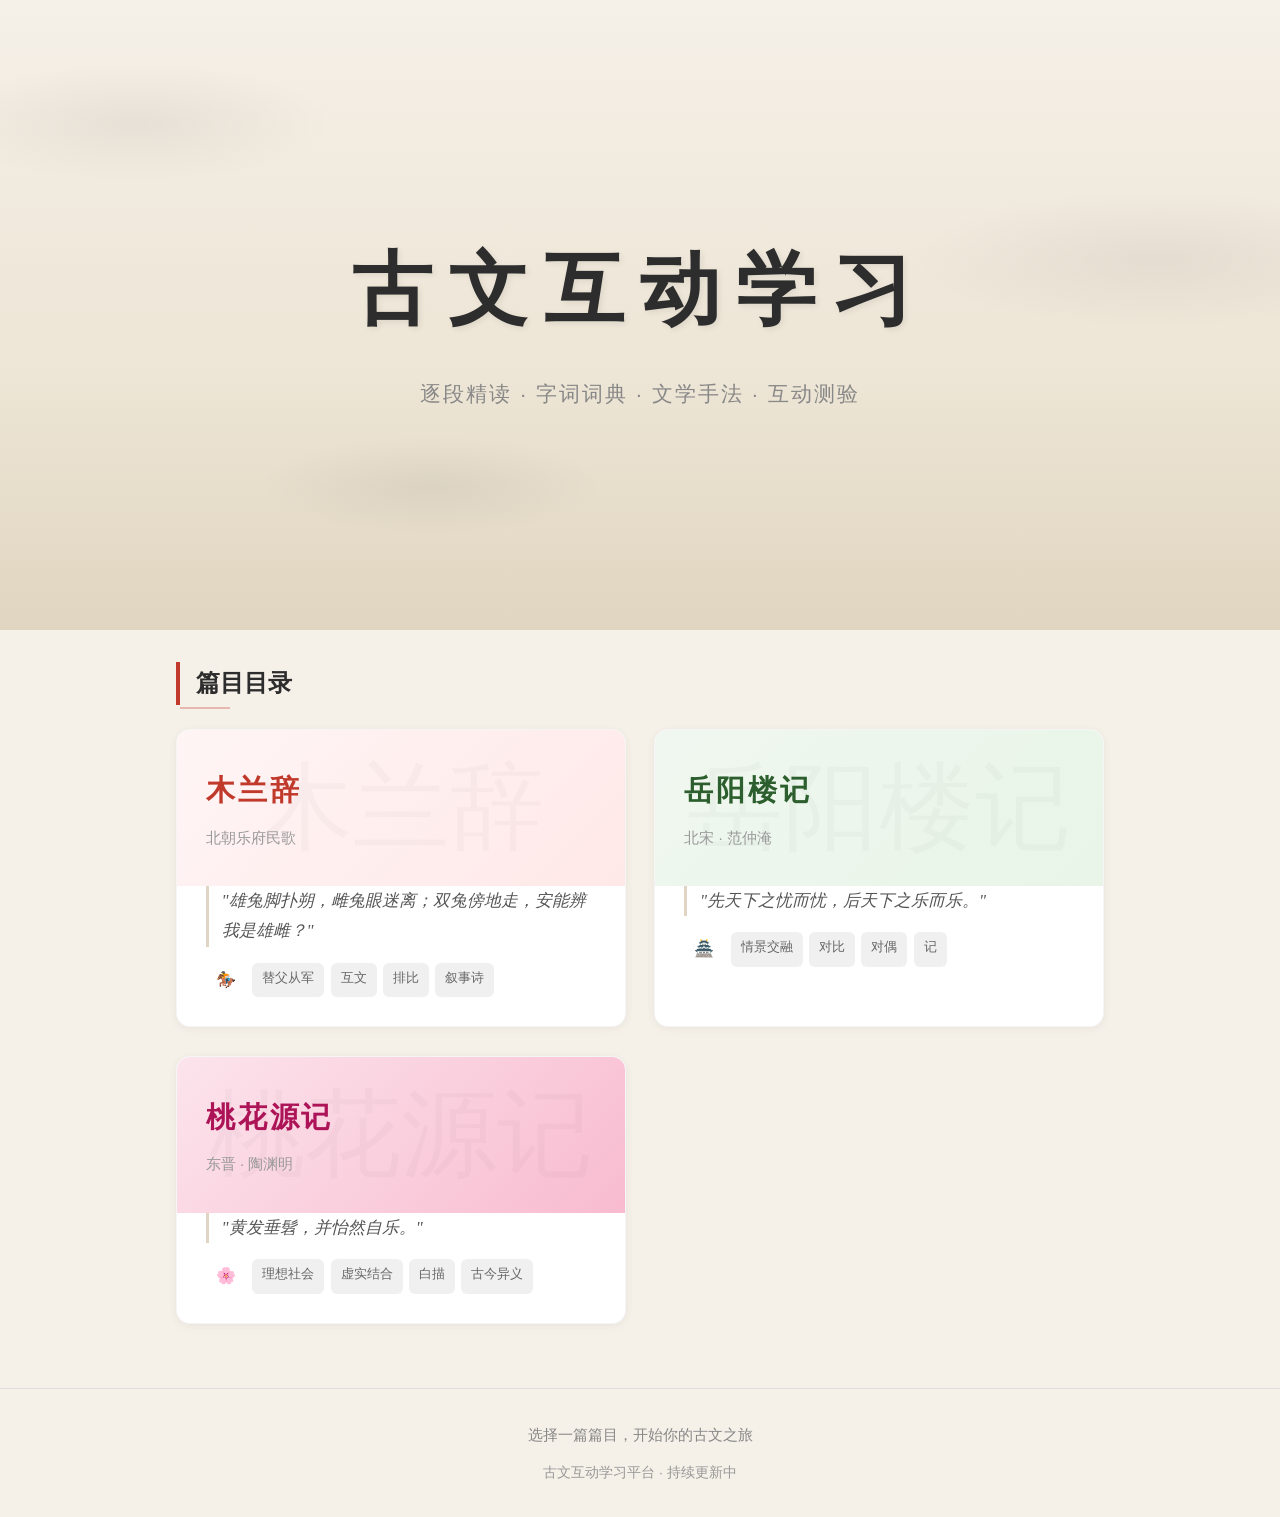
==== commit 87fe679b: "新增篇目：《桃花源记》（陶渊明，东晋） 作为初中/高中核心文言文篇目，包含： - 逐段精读（5段：发现桃林→进入桃源→做客→离开再寻→刘子骥结局） - 字词词典（18个重点字词，含6个古今异义、1个通" ====
--- a/index.html
+++ b/index.html
@@ -192,6 +192,25 @@
       </div>
     </a>
 
+    <!-- 桃花源记 -->
+    <a class="article-card theme-taohua" href="taohuayuanji.html">
+      <div class="card-header">
+        <span class="bg-text" aria-hidden="true">桃花源记</span>
+        <h2>桃花源记</h2>
+        <p class="dynasty">东晋 · 陶渊明</p>
+      </div>
+      <div class="card-body">
+        <p class="famous-line">"黄发垂髫，并怡然自乐。"</p>
+        <div class="tags">
+          <span class="tag emoji">🌸</span>
+          <span class="tag">理想社会</span>
+          <span class="tag">虚实结合</span>
+          <span class="tag">白描</span>
+          <span class="tag">古今异义</span>
+        </div>
+      </div>
+    </a>
+
   </div>
 </div>
 
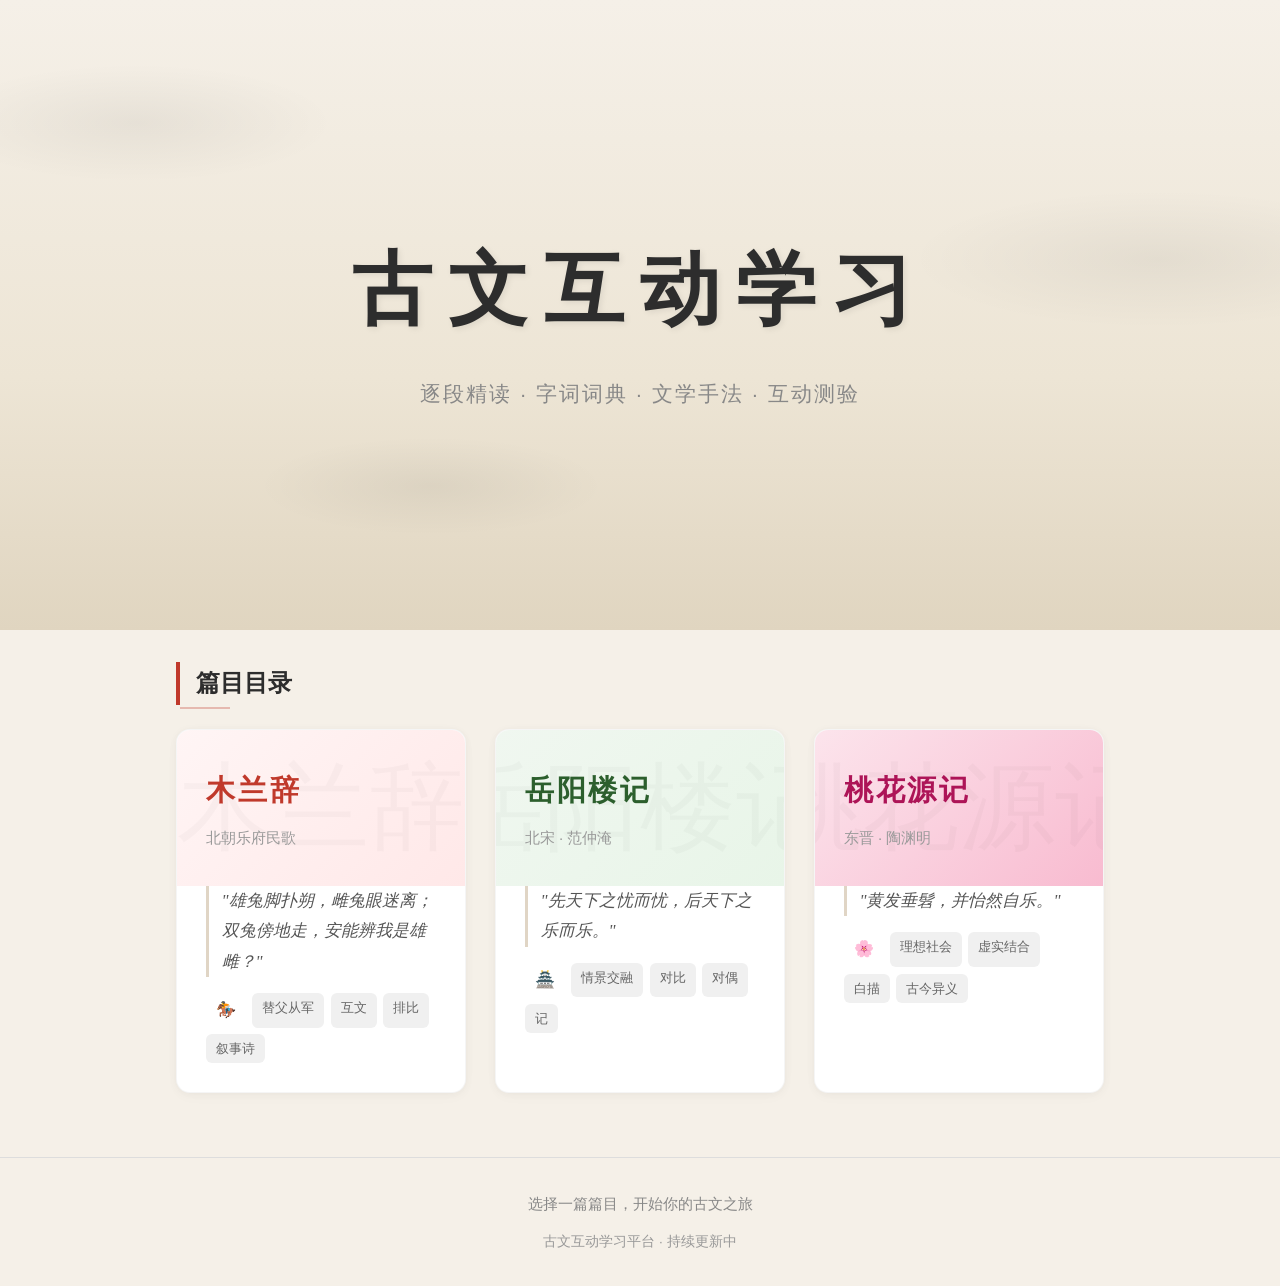
==== commit b8e371e8: "修复：移动端和 Safari 浏览器兼容性 - 修复 100vh 在 iOS Safari 首屏溢出（改用 -webkit-fill-available + 100dvh） - 修复 .hl 元素触摸" ====
--- a/index.html
+++ b/index.html
@@ -8,7 +8,7 @@
 <style>
 /* ===== Hero ===== */
 #hero {
-  min-height: 70vh; display: flex; flex-direction: column; align-items: center; justify-content: center;
+  min-height: 70vh; min-height: 70dvh; display: flex; flex-direction: column; align-items: center; justify-content: center;
   position: relative; overflow: hidden;
   background: linear-gradient(180deg, #f5f0e8 0%, #ede5d5 60%, #e0d5c0 100%);
   padding: 3rem 2rem;
@@ -63,7 +63,7 @@
 
 /* ===== Article Cards ===== */
 .card-grid {
-  display: grid; grid-template-columns: repeat(auto-fill, minmax(320px, 1fr));
+  display: grid; grid-template-columns: repeat(auto-fill, minmax(280px, 1fr));
   gap: 1.8rem;
 }
 .article-card {
--- a/common.css
+++ b/common.css
@@ -48,6 +48,7 @@
   padding: 0; z-index: 999;
   transform: translateX(-100%); transition: transform 0.3s ease;
   overflow-y: auto;
+  -webkit-backdrop-filter: blur(10px);
   backdrop-filter: blur(10px);
 }
 #sidebar.open { transform: translateX(0); }
@@ -143,6 +144,9 @@
 }
 .poem-original .hl {
   color: var(--accent, #c0392b); cursor: help;
+  -webkit-tap-highlight-color: transparent;
+  -webkit-touch-callout: none;
+  border-bottom: 2px dotted rgba(192, 57, 43, 0.4);
   border-bottom: 2px dotted color-mix(in srgb, var(--accent, #c0392b) 40%, transparent);
   position: relative; transition: background 0.2s, color 0.2s;
 }
@@ -151,12 +155,14 @@
   outline-offset: 2px;
   border-radius: 2px;
 }
-.poem-original .hl:hover { background: color-mix(in srgb, var(--accent, #c0392b) 6%, transparent); }
+.poem-original .hl:hover { background: rgba(192, 57, 43, 0.06); background: color-mix(in srgb, var(--accent, #c0392b) 6%, transparent); }
 
 .poem-translation {
   font-size: 1rem; color: #555; padding: 1rem 1.2rem;
+  border-left: 3px solid rgba(192, 57, 43, 0.6);
   border-left: 3px solid color-mix(in srgb, var(--accent, #c0392b) 60%, transparent);
   margin-bottom: 1rem;
+  background: rgba(192, 57, 43, 0.06);
   background: color-mix(in srgb, var(--accent, #c0392b) 6%, #faf8f2); border-radius: 0 10px 10px 0;
 }
 
@@ -310,7 +316,7 @@
 /* Notes area */
 .notes-area textarea {
   width: 100%; min-height: 80px; padding: 0.8rem 1rem; border: 1.5px solid #e0d5c5;
-  border-radius: 10px; font-size: 1rem; font-family: inherit; resize: vertical;
+  border-radius: 10px; font-size: 16px; font-family: inherit; resize: vertical;
   background: #faf8f2; transition: border-color 0.2s, box-shadow 0.2s;
 }
 .notes-area textarea:focus { outline: none; border-color: var(--accent, #c0392b); box-shadow: 0 0 0 3px rgba(192,57,43,0.1); }
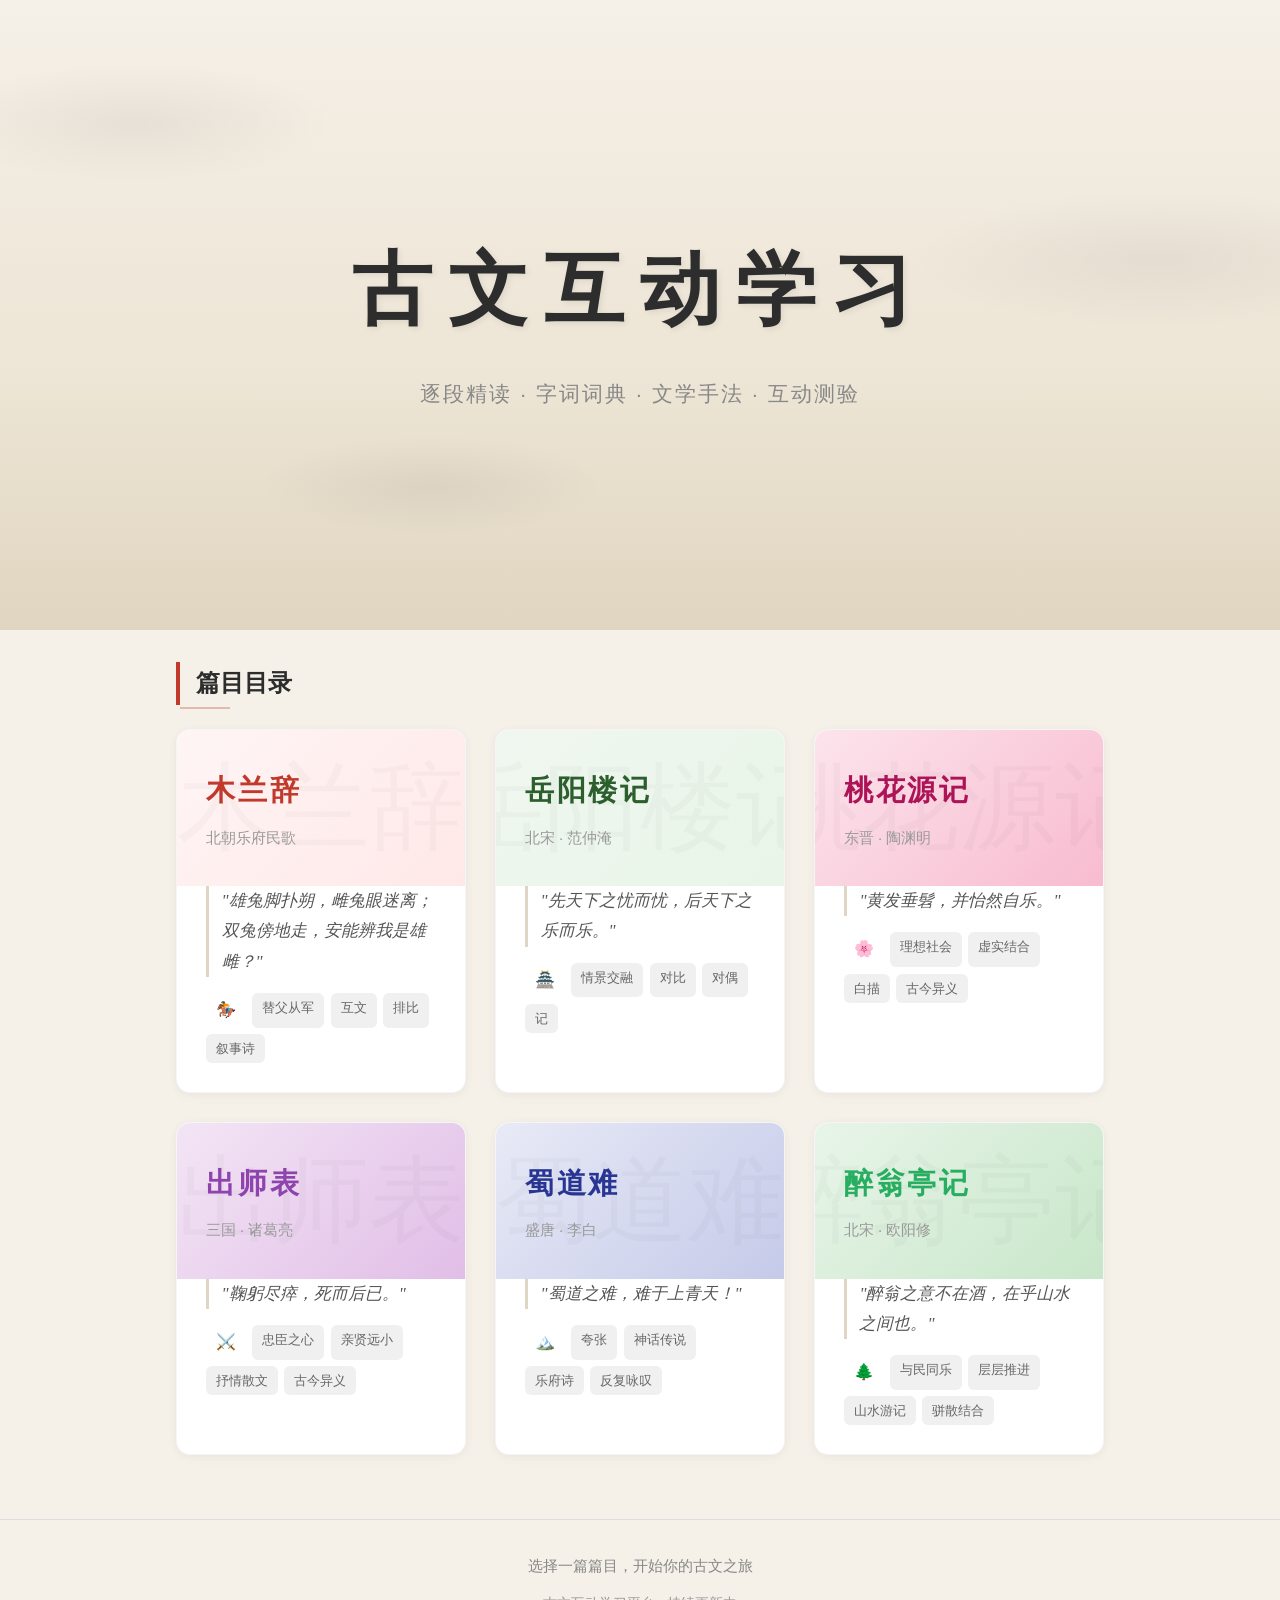
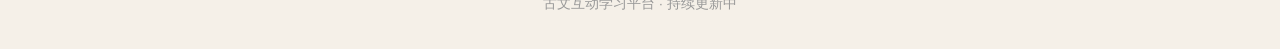
==== commit 9085ea78: "新增三篇古文学习页面：《出师表》《蜀道难》《醉翁亭记》 新增内容： - chushibiao.html：《出师表》（诸葛亮）互动学习页面   - 知人论世、逐段精读、字词词典、文学手法分析   - 综" ====
--- a/index.html
+++ b/index.html
@@ -73,7 +73,10 @@
   transition: transform 0.3s, box-shadow 0.3s;
   text-decoration: none; color: inherit; display: block;
 }
-.article-card:hover { transform: translateY(-6px); box-shadow: 0 8px 36px rgba(0,0,0,0.1); }
+@media (hover: hover) {
+  .article-card:hover { transform: translateY(-6px); box-shadow: 0 8px 36px rgba(0,0,0,0.1); }
+  .article-card:hover .card-body .tag { background: #e8e8e8; }
+}
 
 .card-header {
   padding: 2.2rem 1.8rem; position: relative; overflow: hidden;
@@ -104,7 +107,6 @@
   font-size: 0.8rem; background: #f0f0f0; color: #666;
   transition: background 0.2s;
 }
-.article-card:hover .card-body .tag { background: #e8e8e8; }
 .card-body .tag.emoji { background: transparent; font-size: 1rem; }
 
 /* Card color themes */
@@ -112,12 +114,14 @@
 .article-card.theme-mulan .card-header h2 { color: #c0392b; }
 .article-card.theme-yueyang .card-header { background: linear-gradient(135deg, #f0f7f0, #e8f5e8); }
 .article-card.theme-yueyang .card-header h2 { color: #2c5f2d; }
-.article-card.theme-chushi .card-header { background: linear-gradient(135deg, #fff8e1, #fff3cd); }
-.article-card.theme-chushi .card-header h2 { color: #e67e22; }
+.article-card.theme-chushi .card-header { background: linear-gradient(135deg, #f3e5f5, #e1bee7); }
+.article-card.theme-chushi .card-header h2 { color: #8e44ad; }
 .article-card.theme-taohua .card-header { background: linear-gradient(135deg, #fce4ec, #f8bbd0); }
 .article-card.theme-taohua .card-header h2 { color: #ad1457; }
 .article-card.theme-shudao .card-header { background: linear-gradient(135deg, #e8eaf6, #c5cae9); }
 .article-card.theme-shudao .card-header h2 { color: #283593; }
+.article-card.theme-zuweng .card-header { background: linear-gradient(135deg, #e8f5e9, #c8e6c9); }
+.article-card.theme-zuweng .card-header h2 { color: #27ae60; }
 
 /* ===== Footer ===== */
 footer {
@@ -211,6 +215,63 @@
       </div>
     </a>
 
+    <!-- 出师表 -->
+    <a class="article-card theme-chushi" href="chushibiao.html">
+      <div class="card-header">
+        <span class="bg-text" aria-hidden="true">出师表</span>
+        <h2>出师表</h2>
+        <p class="dynasty">三国 · 诸葛亮</p>
+      </div>
+      <div class="card-body">
+        <p class="famous-line">"鞠躬尽瘁，死而后已。"</p>
+        <div class="tags">
+          <span class="tag emoji">⚔️</span>
+          <span class="tag">忠臣之心</span>
+          <span class="tag">亲贤远小</span>
+          <span class="tag">抒情散文</span>
+          <span class="tag">古今异义</span>
+        </div>
+      </div>
+    </a>
+
+    <!-- 蜀道难 -->
+    <a class="article-card theme-shudao" href="shudao.html">
+      <div class="card-header">
+        <span class="bg-text" aria-hidden="true">蜀道难</span>
+        <h2>蜀道难</h2>
+        <p class="dynasty">盛唐 · 李白</p>
+      </div>
+      <div class="card-body">
+        <p class="famous-line">"蜀道之难，难于上青天！"</p>
+        <div class="tags">
+          <span class="tag emoji">🏔️</span>
+          <span class="tag">夸张</span>
+          <span class="tag">神话传说</span>
+          <span class="tag">乐府诗</span>
+          <span class="tag">反复咏叹</span>
+        </div>
+      </div>
+    </a>
+
+    <!-- 醉翁亭记 -->
+    <a class="article-card theme-zuweng" href="zuwengtingji.html">
+      <div class="card-header">
+        <span class="bg-text" aria-hidden="true">醉翁亭记</span>
+        <h2>醉翁亭记</h2>
+        <p class="dynasty">北宋 · 欧阳修</p>
+      </div>
+      <div class="card-body">
+        <p class="famous-line">"醉翁之意不在酒，在乎山水之间也。"</p>
+        <div class="tags">
+          <span class="tag emoji">🌲</span>
+          <span class="tag">与民同乐</span>
+          <span class="tag">层层推进</span>
+          <span class="tag">山水游记</span>
+          <span class="tag">骈散结合</span>
+        </div>
+      </div>
+    </a>
+
   </div>
 </div>
 
--- a/common.css
+++ b/common.css
@@ -11,6 +11,11 @@
   overflow-x: hidden;
 }
 
+/* 触摸设备禁用 tap 高亮 */
+button, .opt-btn, .device-btn, .q-opt, .save-btn, .btn-start, .extend-card-header, .nav-toggle {
+  -webkit-tap-highlight-color: transparent;
+}
+
 /* ===== Scrollbar ===== */
 ::-webkit-scrollbar { width: 6px; }
 ::-webkit-scrollbar-thumb { background: var(--accent, #c0392b); border-radius: 3px; }
@@ -65,7 +70,9 @@
   box-shadow: 0 2px 12px rgba(0,0,0,0.25); transition: transform 0.2s, opacity 0.3s;
   display: flex; align-items: center; justify-content: center;
 }
-#nav-toggle:hover { transform: scale(1.08); }
+@media (hover: hover) {
+  #nav-toggle:hover { transform: scale(1.08); }
+}
 #nav-toggle:active { transform: scale(0.95); }
 #nav-toggle:focus-visible { outline: 3px solid #fff; outline-offset: 2px; }
 
@@ -76,10 +83,10 @@
   font-size: 0.95rem; transition: background 0.2s, color 0.2s;
   border-left: 3px solid transparent;
 }
-#sidebar a:hover, #sidebar a.active {
-  background: rgba(255,255,255,0.08); color: #fff;
-  border-left-color: var(--accent, #c0392b);
-}
+@media (hover: hover) {
+  #sidebar a:hover { background: rgba(255,255,255,0.08); color: #fff; border-left-color: var(--accent, #c0392b); }
+}
+#sidebar a.active { background: rgba(255,255,255,0.08); color: #fff; border-left-color: var(--accent, #c0392b); }
 
 /* Sidebar overlay */
 #sidebar-overlay {
@@ -131,7 +138,10 @@
   border: 1px solid rgba(0,0,0,0.04);
   transition: box-shadow 0.3s, transform 0.3s;
 }
-.poem-card:hover { box-shadow: 0 4px 24px rgba(0,0,0,0.08); transform: translateY(-1px); }
+/* 仅在有 hover 能力的设备上生效（排除触摸屏） */
+@media (hover: hover) {
+  .poem-card:hover { box-shadow: 0 4px 24px rgba(0,0,0,0.08); transform: translateY(-1px); }
+}
 
 .poem-original {
   font-family: "STKaiti", "KaiTi", "Kaiti SC", "Noto Serif SC", serif;
@@ -155,7 +165,9 @@
   outline-offset: 2px;
   border-radius: 2px;
 }
-.poem-original .hl:hover { background: rgba(192, 57, 43, 0.06); background: color-mix(in srgb, var(--accent, #c0392b) 6%, transparent); }
+@media (hover: hover) {
+  .poem-original .hl:hover { background: rgba(192, 57, 43, 0.06); background: color-mix(in srgb, var(--accent, #c0392b) 6%, transparent); }
+}
 
 .poem-translation {
   font-size: 1rem; color: #555; padding: 1rem 1.2rem;
@@ -185,7 +197,9 @@
   background: #fff; cursor: pointer; transition: all 0.2s; font-size: 0.95rem;
   font-family: inherit;
 }
-.mini-quiz .opt-btn:hover { border-color: #42a5f5; background: #e3f2fd; transform: translateY(-1px); }
+@media (hover: hover) {
+  .mini-quiz .opt-btn:hover { border-color: #42a5f5; background: #e3f2fd; transform: translateY(-1px); }
+}
 .mini-quiz .opt-btn.disabled { pointer-events: none; }
 .mini-quiz .opt-btn.correct { background: #c8e6c9; border-color: #4caf50; }
 .mini-quiz .opt-btn.correct::after { content: " ✓"; }
@@ -207,7 +221,9 @@
   box-shadow: 0 1px 6px rgba(0,0,0,0.04);
   transition: transform 0.2s, box-shadow 0.2s;
 }
-.dict-card:hover { transform: translateY(-3px); box-shadow: 0 4px 16px rgba(0,0,0,0.08); }
+@media (hover: hover) {
+  .dict-card:hover { transform: translateY(-3px); box-shadow: 0 4px 16px rgba(0,0,0,0.08); }
+}
 .dict-card .word { font-size: 1.3rem; font-weight: bold; color: var(--accent, #c0392b); }
 .dict-card .pinyin { font-size: 0.9rem; color: #999; margin-left: 0.5rem; }
 .dict-card .meaning { margin-top: 0.5rem; font-size: 0.95rem; color: #555; }
@@ -226,7 +242,9 @@
   border: 1px solid rgba(0,0,0,0.04);
   transition: box-shadow 0.3s, transform 0.3s;
 }
-.device-card:hover { box-shadow: 0 4px 24px rgba(0,0,0,0.08); transform: translateY(-1px); }
+@media (hover: hover) {
+  .device-card:hover { box-shadow: 0 4px 24px rgba(0,0,0,0.08); transform: translateY(-1px); }
+}
 .device-card h3 { color: var(--accent, #c0392b); font-size: 1.2rem; margin-bottom: 0.8rem; }
 .device-card .example {
   background: #faf8f2; padding: 0.8rem 1rem; border-radius: 8px; margin: 0.5rem 0;
@@ -241,13 +259,17 @@
   display: flex; justify-content: space-between; align-items: center; flex-wrap: wrap; gap: 0.5rem;
   border: 1px solid rgba(0,0,0,0.04); transition: background 0.2s;
 }
-.find-game .sentence:hover { background: #f5f0e8; }
+@media (hover: hover) {
+  .find-game .sentence:hover { background: #f5f0e8; }
+}
 .find-game .sentence .device-options { display: flex; gap: 0.4rem; }
 .find-game .device-btn {
   padding: 5px 14px; font-size: 0.85rem; border: 1.5px solid #ddd; border-radius: 6px;
   background: #fff; cursor: pointer; transition: all 0.2s; font-family: inherit;
 }
-.find-game .device-btn:hover { background: #e3f2fd; border-color: #90caf9; transform: translateY(-1px); }
+@media (hover: hover) {
+  .find-game .device-btn:hover { background: #e3f2fd; border-color: #90caf9; transform: translateY(-1px); }
+}
 .find-game .device-btn.disabled { pointer-events: none; }
 .find-game .device-btn.correct { background: #c8e6c9; border-color: #4caf50; }
 .find-game .device-btn.correct::after { content: " ✓"; }
@@ -275,9 +297,11 @@
   transition: opacity 0.3s, transform 0.3s;
   filter: blur(0.3px);
 }
-.timeline-item:hover::before {
-  opacity: 1;
-  transform: scale(1.3);
+@media (hover: hover) {
+  .timeline-item:hover::before {
+    opacity: 1;
+    transform: scale(1.3);
+  }
 }
 .timeline-item h4 { color: var(--accent, #c0392b); font-size: 1.1rem; }
 .timeline-item .desc { color: #666; font-size: 0.95rem; }
@@ -304,7 +328,9 @@
   box-shadow: 0 1px 8px rgba(0,0,0,0.04), 0 4px 16px rgba(0,0,0,0.02);
   transition: box-shadow 0.3s, transform 0.3s;
 }
-.theme-card:hover { box-shadow: 0 4px 24px rgba(0,0,0,0.08); transform: translateY(-1px); }
+@media (hover: hover) {
+  .theme-card:hover { box-shadow: 0 4px 24px rgba(0,0,0,0.08); transform: translateY(-1px); }
+}
 .theme-card h3 { margin-bottom: 0.5rem; }
 .theme-card .evidence {
   font-family: "STKaiti", "KaiTi", serif; font-size: 1.05rem;
@@ -325,7 +351,9 @@
   border: none; border-radius: 6px; cursor: pointer; font-size: 0.9rem;
   font-family: inherit; transition: background 0.2s, transform 0.2s;
 }
-.notes-area .save-btn:hover { background: color-mix(in srgb, var(--accent, #c0392b) 80%, black); transform: translateY(-1px); }
+@media (hover: hover) {
+  .notes-area .save-btn:hover { background: color-mix(in srgb, var(--accent, #c0392b) 80%, black); transform: translateY(-1px); }
+}
 .notes-area .save-btn:active { transform: translateY(0); }
 .notes-area .saved-msg { color: var(--accent, #c0392b); font-size: 0.85rem; margin-left: 0.5rem; opacity: 0; transition: opacity 0.3s; }
 .notes-area .saved-msg.show { opacity: 1; }
@@ -337,7 +365,9 @@
   border: 1px solid rgba(0,0,0,0.04);
   transition: box-shadow 0.3s;
 }
-.quiz-item:hover { box-shadow: 0 4px 20px rgba(0,0,0,0.07); }
+@media (hover: hover) {
+  .quiz-item:hover { box-shadow: 0 4px 20px rgba(0,0,0,0.07); }
+}
 .quiz-item .q-num { color: var(--accent, #c0392b); font-weight: bold; }
 .quiz-item .q-text { font-size: 1.05rem; margin: 0.5rem 0; }
 .quiz-item .q-options { display: flex; flex-direction: column; gap: 0.5rem; margin-top: 0.5rem; }
@@ -346,7 +376,9 @@
   cursor: pointer; transition: all 0.2s; font-size: 0.95rem; background: #fff;
   font-family: inherit;
 }
-.quiz-item .q-opt:hover { border-color: #42a5f5; background: #e3f2fd; transform: translateY(-1px); }
+@media (hover: hover) {
+  .quiz-item .q-opt:hover { border-color: #42a5f5; background: #e3f2fd; transform: translateY(-1px); }
+}
 .quiz-item .q-opt.correct { background: #c8e6c9; border-color: #4caf50; }
 .quiz-item .q-opt.correct::after { content: " ✓"; }
 .quiz-item .q-opt.wrong { background: #ffcdd2; border-color: #ef5350; }
@@ -378,7 +410,9 @@
   color: var(--accent, #c0392b); text-decoration: none; font-size: 0.95rem;
   transition: color 0.2s;
 }
-footer .footer-nav a:hover { text-decoration: underline; text-decoration-thickness: 2px; }
+@media (hover: hover) {
+  footer .footer-nav a:hover { text-decoration: underline; text-decoration-thickness: 2px; }
+}
 
 /* ===== 知人论世 ===== */
 .info-card {
@@ -387,7 +421,9 @@
   border: 1px solid rgba(0,0,0,0.04);
   transition: box-shadow 0.3s, transform 0.3s;
 }
-.info-card:hover { box-shadow: 0 4px 24px rgba(0,0,0,0.08); transform: translateY(-1px); }
+@media (hover: hover) {
+  .info-card:hover { box-shadow: 0 4px 24px rgba(0,0,0,0.08); transform: translateY(-1px); }
+}
 .info-card-header {
   display: flex; align-items: center; gap: 1rem; margin-bottom: 1rem;
 }
@@ -433,13 +469,17 @@
   border: 1px solid rgba(0,0,0,0.04);
   overflow: hidden; transition: box-shadow 0.3s, transform 0.3s;
 }
-.extend-card:hover { box-shadow: 0 4px 24px rgba(0,0,0,0.08); transform: translateY(-1px); }
+@media (hover: hover) {
+  .extend-card:hover { box-shadow: 0 4px 24px rgba(0,0,0,0.08); transform: translateY(-1px); }
+}
 .extend-card-header {
   display: flex; align-items: center; gap: 0.8rem;
   padding: 1.2rem 1.5rem; cursor: pointer;
   transition: background 0.2s; user-select: none;
 }
-.extend-card-header:hover { background: #faf8f2; }
+@media (hover: hover) {
+  .extend-card-header:hover { background: #faf8f2; }
+}
 .extend-icon {
   font-size: 1.5rem; flex-shrink: 0;
 }
@@ -464,7 +504,9 @@
   color: var(--accent, #c0392b); text-decoration: underline;
   text-underline-offset: 3px;
 }
-.extend-content-inner a:hover { text-decoration-thickness: 2px; }
+@media (hover: hover) {
+  .extend-content-inner a:hover { text-decoration-thickness: 2px; }
+}
 .extend-content-inner blockquote {
   margin: 0.8rem 0; padding: 0.8rem 1rem;
   background: #faf8f2; border-left: 3px solid var(--accent, #c0392b);
